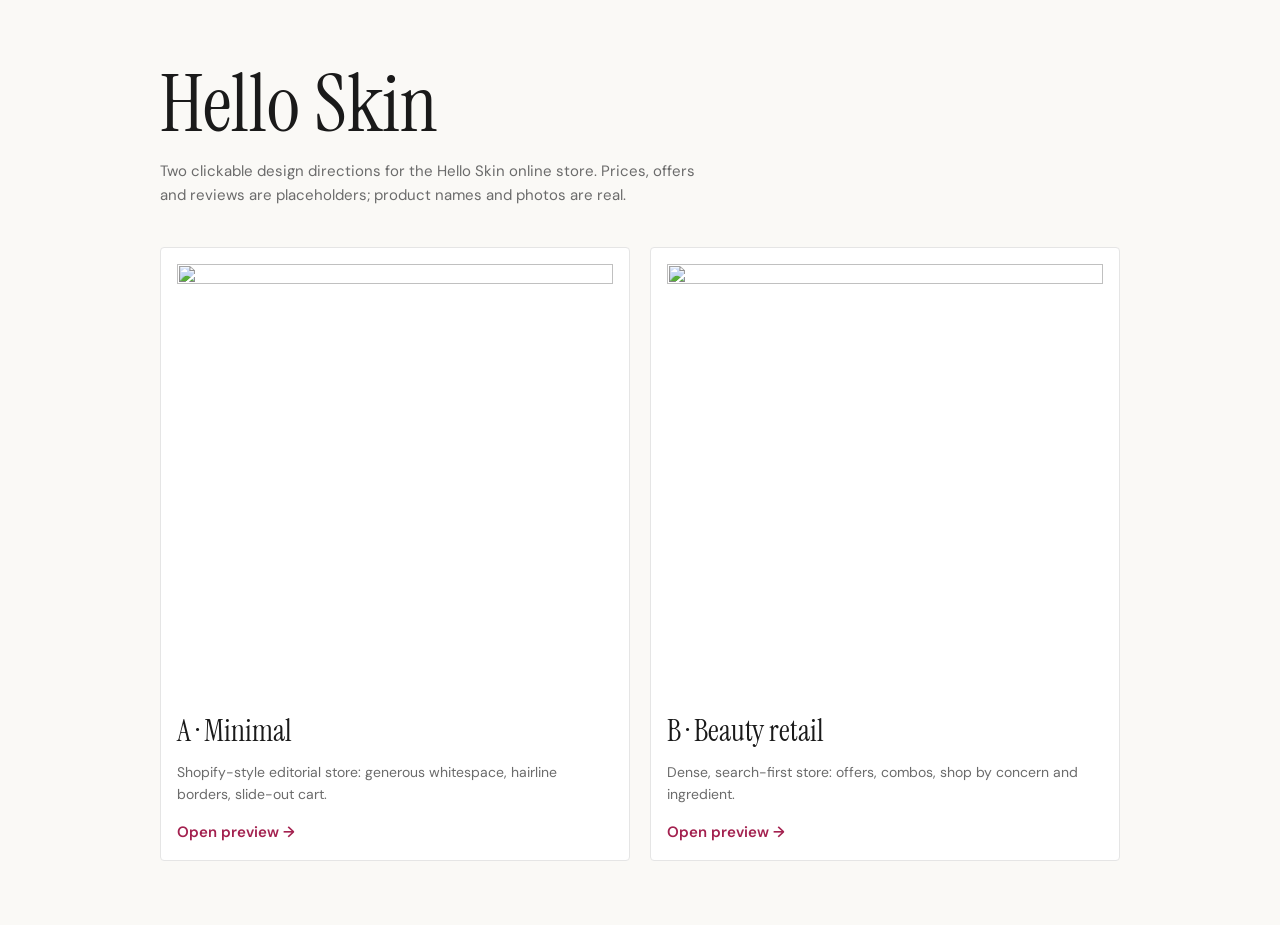
==== index.html @ 636e7b32 "Add files via upload" ====
<!doctype html>
<html lang="en">
<head>
<meta charset="utf-8">
<meta name="viewport" content="width=device-width, initial-scale=1">
<title>Hello Skin Design Previews</title>
<link rel="stylesheet" href="https://fonts.googleapis.com/css2?family=Instrument+Serif&family=DM+Sans:wght@400;600&display=swap">
<style>
:root{--bg:#FAF9F6;--ink:#1A1A1A;--muted:#6B6B6B;--line:#E5E5E5;--berry:#A3214F}
*{box-sizing:border-box}body{margin:0;background:var(--bg);color:var(--ink);font:15px/1.6 "DM Sans",Arial,sans-serif;padding:64px max(16px,env(safe-area-inset-left)) 64px max(16px,env(safe-area-inset-right))}
main{max-width:960px;margin:0 auto}h1{font:400 clamp(44px,7vw,80px)/1 "Instrument Serif",Georgia,serif;margin:0 0 12px}
p{color:var(--muted);max-width:560px}.grid{display:grid;grid-template-columns:repeat(auto-fit,minmax(280px,1fr));gap:20px;margin-top:40px}
a.c{display:flex;flex-direction:column;gap:14px;padding:16px;background:#fff;border:1px solid var(--line);border-radius:4px;color:inherit;text-decoration:none;transition:border-color .2s}
a.c:hover{border-color:var(--ink)}a.c img{width:100%;aspect-ratio:1;object-fit:cover}
a.c b{font:400 30px/1.1 "Instrument Serif",Georgia,serif}a.c span{color:var(--muted);font-size:14px}a.c i{font-style:normal;font-weight:600;color:var(--berry)}
</style>
</head>
<body><main>
<h1>Hello Skin</h1>
<p>Two clickable design directions for the Hello Skin online store. Prices, offers and reviews are placeholders; product names and photos are real.</p>
<div class="grid">
<a class="c" href="minimal/"><img src="img/deconstruct-5-niacinamide-2-alpha-arbutin-clearing-serum-02.webp" alt=""><b>A · Minimal</b><span>Shopify-style editorial store: generous whitespace, hairline borders, slide-out cart.</span><i>Open preview →</i></a>
<a class="c" href="retail/"><img src="img/dot-key-strawberry-dew-tinted-sunscreen-spf-50-pa-50ml-01.webp" alt=""><b>B · Beauty retail</b><span>Dense, search-first store: offers, combos, shop by concern and ingredient.</span><i>Open preview →</i></a>
</div></main></body></html>
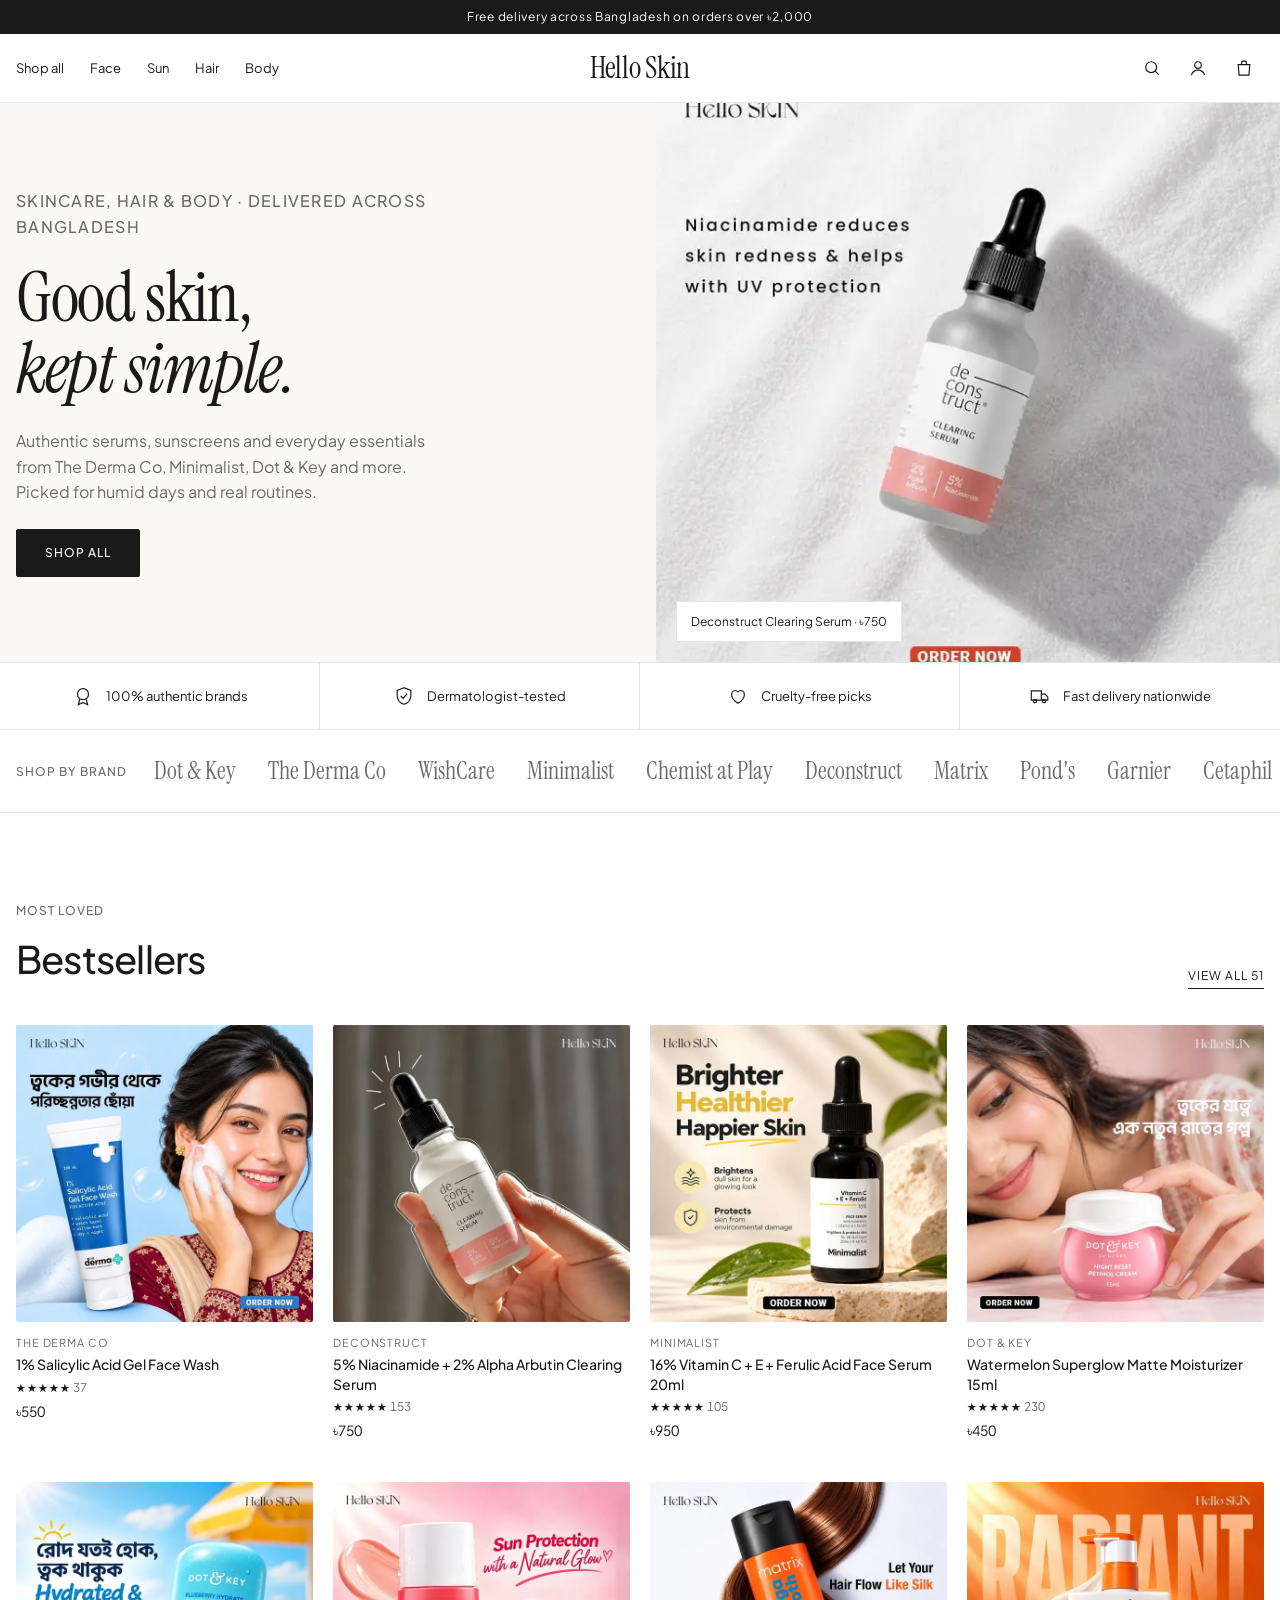
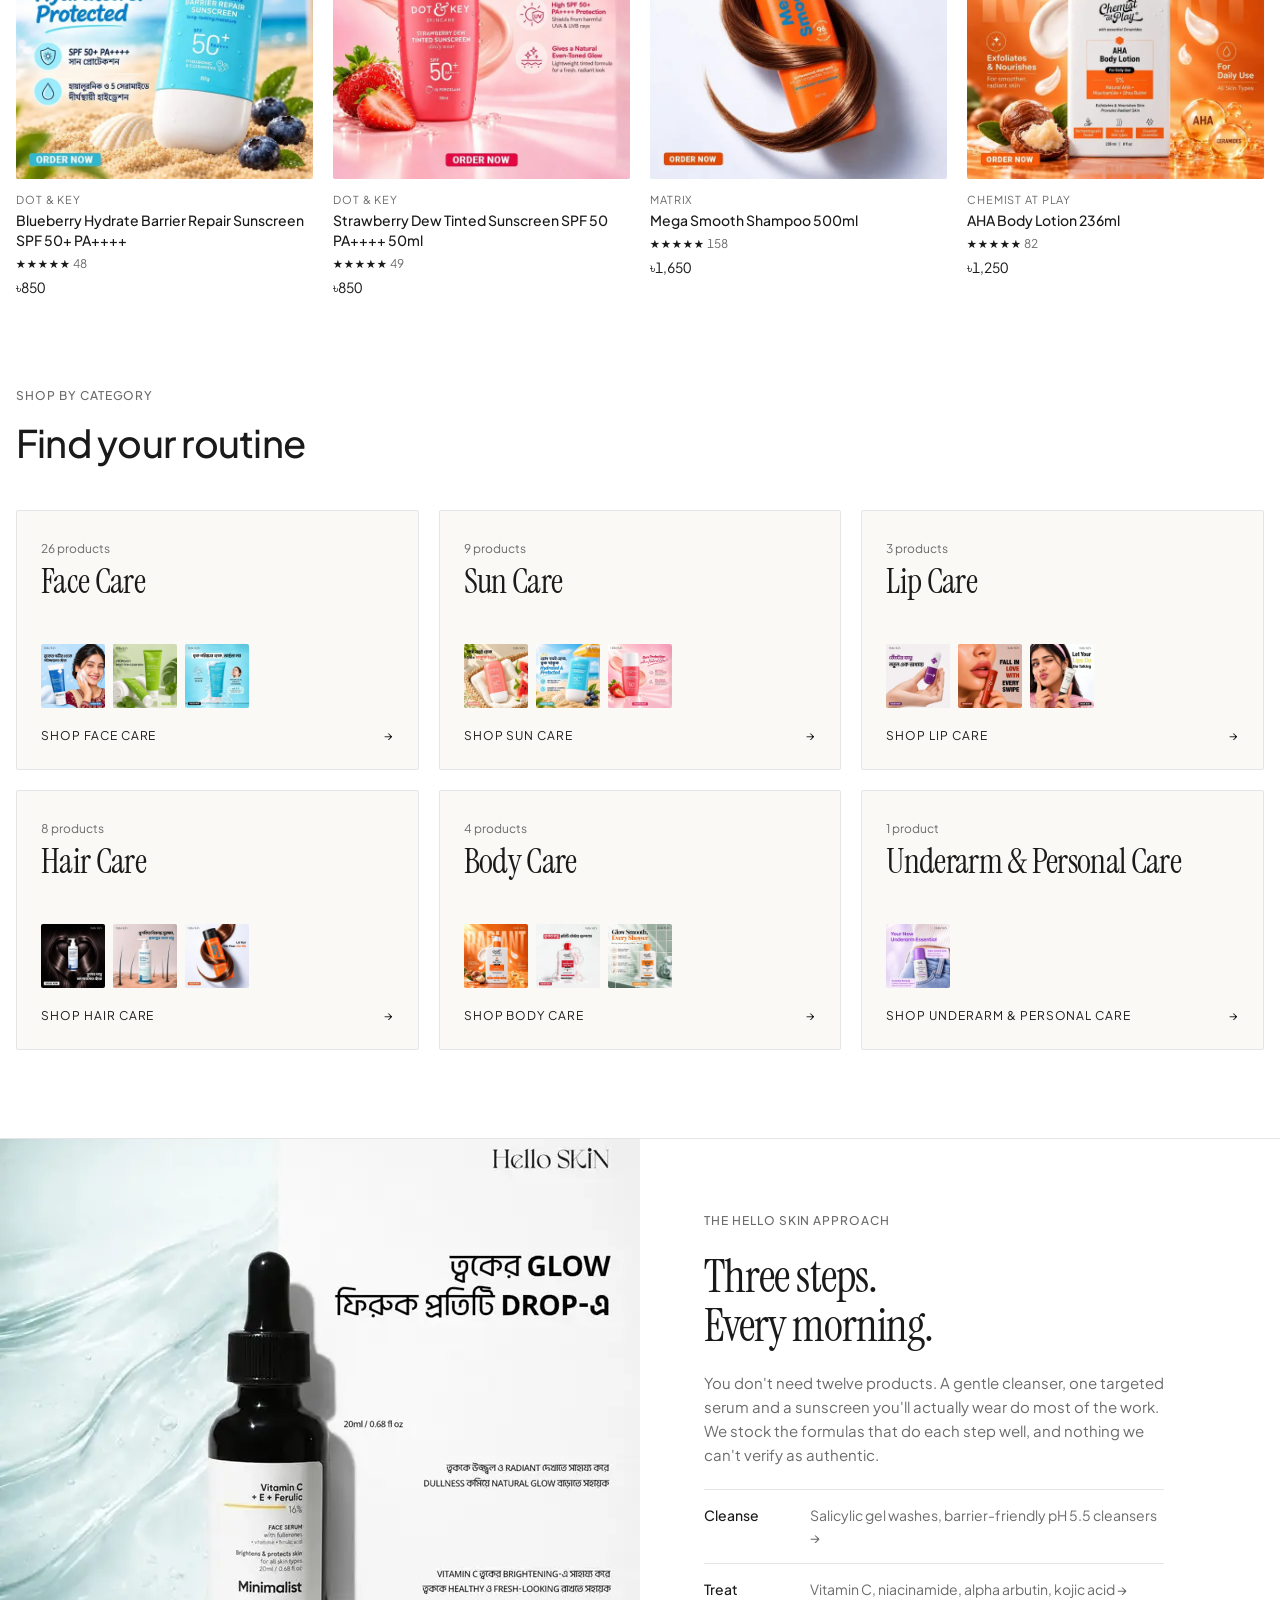
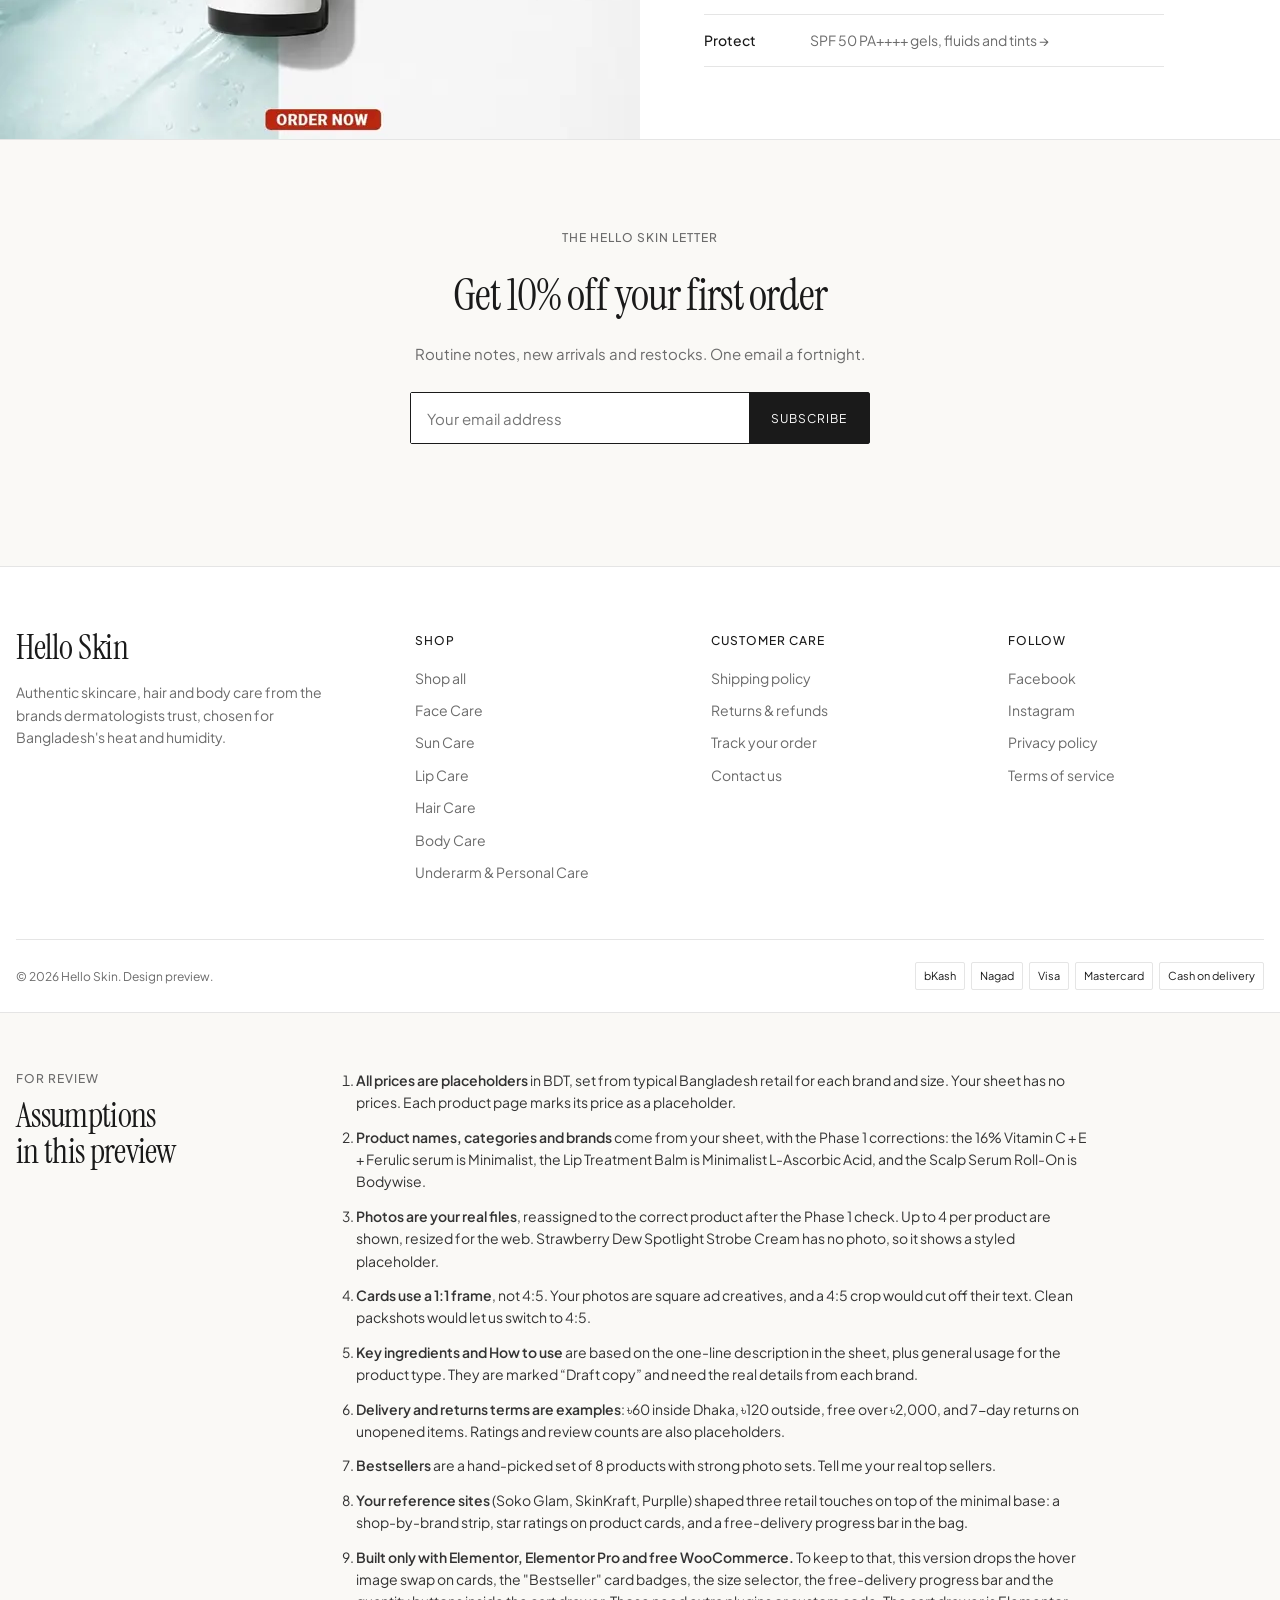
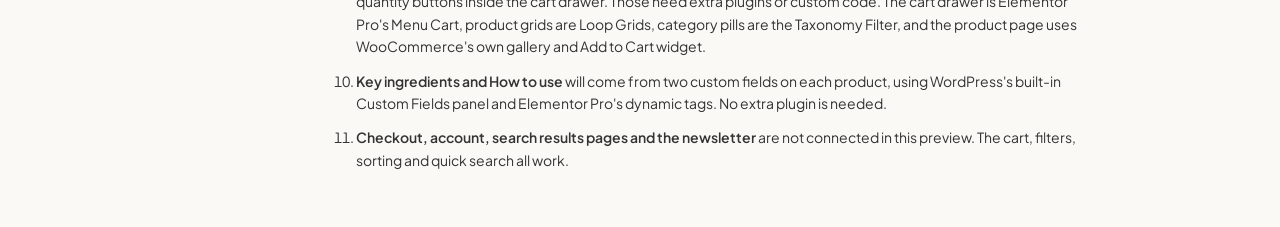
==== commit 88343bed: "Serve the minimal design at the root; move retail design to helloskin-v2 Co-Authored-By: Claude Opus" ====
--- a/index.html
+++ b/index.html
@@ -2,23 +2,667 @@
 <html lang="en">
 <head>
 <meta charset="utf-8">
-<meta name="viewport" content="width=device-width, initial-scale=1">
-<title>Hello Skin Design Previews</title>
-<link rel="stylesheet" href="https://fonts.googleapis.com/css2?family=Instrument+Serif&family=DM+Sans:wght@400;600&display=swap">
+<meta name="viewport" content="width=device-width, initial-scale=1, viewport-fit=cover">
+<style>:root{padding-top:env(safe-area-inset-top,0px);padding-bottom:env(safe-area-inset-bottom,0px)}body{margin:0}img{max-width:100%}[hidden]{display:none!important}</style>
+</head>
+<body>
+<title>Hello Skin Storefront</title>
+<meta name="claude:viewport-fit-sides" content="cover">
+<link rel="preconnect" href="https://fonts.googleapis.com">
+<link rel="stylesheet" href="https://fonts.googleapis.com/css2?family=Instrument+Serif:ital@0;1&family=Plus+Jakarta+Sans:wght@400;500;600&display=swap">
 <style>
-:root{--bg:#FAF9F6;--ink:#1A1A1A;--muted:#6B6B6B;--line:#E5E5E5;--berry:#A3214F}
-*{box-sizing:border-box}body{margin:0;background:var(--bg);color:var(--ink);font:15px/1.6 "DM Sans",Arial,sans-serif;padding:64px max(16px,env(safe-area-inset-left)) 64px max(16px,env(safe-area-inset-right))}
-main{max-width:960px;margin:0 auto}h1{font:400 clamp(44px,7vw,80px)/1 "Instrument Serif",Georgia,serif;margin:0 0 12px}
-p{color:var(--muted);max-width:560px}.grid{display:grid;grid-template-columns:repeat(auto-fit,minmax(280px,1fr));gap:20px;margin-top:40px}
-a.c{display:flex;flex-direction:column;gap:14px;padding:16px;background:#fff;border:1px solid var(--line);border-radius:4px;color:inherit;text-decoration:none;transition:border-color .2s}
-a.c:hover{border-color:var(--ink)}a.c img{width:100%;aspect-ratio:1;object-fit:cover}
-a.c b{font:400 30px/1.1 "Instrument Serif",Georgia,serif}a.c span{color:var(--muted);font-size:14px}a.c i{font-style:normal;font-weight:600;color:var(--berry)}
+/* Layout: Shopify-minimal storefront. White canvas, alabaster product frames, 1px hairlines, one serif voice for editorial moments. */
+:root{
+  --bg:#FFFFFF; --surface:#FAF9F6; --ink:#1A1A1A; --ink-2:#333333; --muted:#6B6B6B; --line:#E5E5E5;
+  --sage:#DCE4DC; --blush:#F3E5E5; --overlay:rgba(26,26,26,.32);
+  --serif:"Instrument Serif", "Iowan Old Style", Georgia, serif;
+  --sans:"Plus Jakarta Sans", "Helvetica Neue", Arial, sans-serif;
+  --radius:2px; --wrap:1320px;
+  --gut-l:max(16px, env(safe-area-inset-left, 0px)); --gut-r:max(16px, env(safe-area-inset-right, 0px));
+  color-scheme:light;
+}
+*{box-sizing:border-box}
+[hidden]{display:none!important}
+html{scroll-behavior:smooth}
+body{background:var(--bg);color:var(--ink);font:400 15px/1.6 var(--sans);-webkit-font-smoothing:antialiased;overflow-x:hidden}
+body::before{content:"";position:fixed;inset:0 0 auto;height:env(safe-area-inset-top,0px);z-index:60;background:var(--bg)}
+a{color:inherit;text-decoration:none}
+button{font:inherit;color:inherit;background:none;border:0;cursor:pointer;padding:0}
+img{display:block;max-width:100%}
+:focus-visible{outline:1px solid var(--ink);outline-offset:3px}
+.wrap{max-width:var(--wrap);margin-inline:auto;padding-left:var(--gut-l);padding-right:var(--gut-r)}
+.label{font-size:12px;letter-spacing:.08em;text-transform:uppercase;font-weight:500}
+.muted{color:var(--muted)}
+.btn{display:inline-flex;align-items:center;justify-content:center;gap:10px;height:48px;padding:0 28px;background:var(--ink);color:#fff;border:1px solid var(--ink);border-radius:var(--radius);font-size:12px;letter-spacing:.08em;text-transform:uppercase;font-weight:500;transition:background .2s}
+.btn:hover{background:var(--ink-2)}
+.btn.ghost{background:transparent;color:var(--ink)}
+.btn.ghost:hover{background:var(--ink);color:#fff}
+.btn.full{width:100%}
+h1,h2,h3{font-weight:500;letter-spacing:-.02em;text-wrap:balance;margin:0}
+.serif{font-family:var(--serif);font-weight:400;letter-spacing:-.01em}
+
+/* Announcement + header */
+.announce .short{display:none}
+.announce{background:var(--ink);color:#fff;font-size:12px;letter-spacing:.06em;text-align:center;height:34px;display:flex;align-items:center;justify-content:center;padding-inline:16px}
+header.site{position:sticky;top:env(safe-area-inset-top,0px);z-index:40;background:var(--bg);border-bottom:1px solid var(--line)}
+.hbar{display:grid;grid-template-columns:1fr auto 1fr;align-items:center;height:68px}
+.nav{display:flex;gap:26px;font-size:13px}
+.nav a{position:relative;padding-block:6px}
+.nav a::after{content:"";position:absolute;left:0;right:0;bottom:0;height:1px;background:var(--ink);transform:scaleX(0);transform-origin:left;transition:transform .25s}
+.nav a:hover::after,.nav a.on::after{transform:scaleX(1)}
+.logo{font-family:var(--serif);font-size:30px;letter-spacing:-.01em;line-height:1;white-space:nowrap}
+.icons{display:flex;justify-content:flex-end;gap:6px}
+.ibtn{width:40px;height:40px;display:grid;place-items:center;position:relative;border-radius:var(--radius)}
+.ibtn svg{width:20px;height:20px;stroke:var(--ink);fill:none;stroke-width:1.4}
+.count{position:absolute;top:4px;right:2px;min-width:17px;height:17px;border-radius:9px;background:var(--ink);color:#fff;font-size:10px;display:grid;place-items:center;padding:0 4px;font-variant-numeric:tabular-nums}
+.count.bump{animation:bump .35s}
+@keyframes bump{50%{transform:scale(1.3)}}
+.menu-btn{display:none}
+.search{border-top:1px solid var(--line);display:none}
+.search.open{display:block}
+.search .wrap{padding-block:14px}
+.search input{width:100%;height:48px;border:1px solid var(--line);border-radius:var(--radius);padding:0 16px;font:inherit;background:var(--bg);color:var(--ink)}
+.search input:focus{outline:none;border-color:var(--ink)}
+.sres{display:grid;gap:2px;margin-top:8px;max-height:50vh;overflow:auto}
+.sres a{display:flex;gap:14px;align-items:center;padding:8px;border-radius:var(--radius)}
+.sres a:hover{background:var(--surface)}
+.sres img{width:48px;height:48px;object-fit:cover;background:var(--surface)}
+
+/* Hero */
+.hero{display:grid;grid-template-columns:1.05fr 1fr;min-height:560px;border-bottom:1px solid var(--line)}
+.hero-copy{display:flex;flex-direction:column;justify-content:center;gap:24px;padding-block:72px;padding-left:max(var(--gut-l), calc((100vw - var(--wrap))/2 + 16px));padding-right:56px;background:var(--surface)}
+.hero h1{font-family:var(--serif);font-weight:400;font-size:clamp(42px,5.4vw,76px);line-height:1.02;letter-spacing:-.02em}
+.hero h1 em{font-style:italic}
+.hero p{max-width:440px;color:var(--muted);font-size:16px;margin:0}
+.hero-media{position:relative;overflow:hidden;background:var(--sage)}
+.hero-media img{position:absolute;inset:0;width:100%;height:100%;object-fit:cover}
+.hero-tag{position:absolute;left:20px;bottom:20px;background:var(--bg);padding:10px 14px;font-size:12px;border:1px solid var(--line)}
+
+/* Trust strip */
+.trust{display:grid;grid-template-columns:repeat(4,1fr);border-bottom:1px solid var(--line)}
+.trust div{display:flex;align-items:center;gap:12px;justify-content:center;padding:22px 12px;font-size:13px;border-right:1px solid var(--line)}
+.trust div:last-child{border-right:0}
+.trust svg{width:22px;height:22px;stroke:var(--ink);fill:none;stroke-width:1.3;flex:none}
+
+/* Sections */
+.section{padding-block:88px}
+.shead{display:flex;justify-content:space-between;align-items:end;gap:20px;margin-bottom:36px;flex-wrap:wrap}
+.shead h2{font-size:clamp(26px,3vw,38px)}
+.link{font-size:12px;letter-spacing:.08em;text-transform:uppercase;border-bottom:1px solid var(--ink);padding-bottom:3px}
+
+/* Product grid + cards */
+.grid{display:grid;grid-template-columns:repeat(4,minmax(0,1fr));gap:40px 20px}
+.card{display:flex;flex-direction:column;gap:12px;min-width:0}
+.card .media{position:relative;aspect-ratio:1/1;background:var(--surface);overflow:hidden;border-radius:var(--radius)}
+.card .media img{position:absolute;inset:0;width:100%;height:100%;object-fit:cover;transition:opacity .5s ease, transform .8s ease}
+.card .media img.alt{opacity:0}
+.card:hover .media img.alt{opacity:1}
+.card:hover .media img{transform:scale(1.03)}
+.badge{position:absolute;top:10px;left:10px;background:var(--bg);font-size:11px;letter-spacing:.06em;text-transform:uppercase;padding:4px 8px;z-index:2}
+.qadd{position:absolute;left:10px;right:10px;bottom:10px;height:42px;background:var(--bg);border:1px solid var(--ink);font-size:12px;letter-spacing:.08em;text-transform:uppercase;font-weight:500;z-index:2;opacity:0;transform:translateY(6px);transition:all .25s}
+.card:hover .qadd,.qadd:focus-visible{opacity:1;transform:none}
+.qadd:hover{background:var(--ink);color:#fff}
+.card .meta{display:flex;flex-direction:column;gap:3px}
+.card .cat{font-size:11px;letter-spacing:.08em;text-transform:uppercase;color:var(--muted)}
+.card .t{font-size:14px;line-height:1.4;font-weight:500}
+.card .p{font-size:14px;font-variant-numeric:tabular-nums}
+.card .rt{font-size:12px;color:var(--muted);font-variant-numeric:tabular-nums}
+.card .rt i{font-style:normal;color:var(--ink);letter-spacing:1px;font-size:11px}
+.brands{border-bottom:1px solid var(--line)}
+.brands .wrap{display:flex;align-items:center;gap:28px;padding-block:22px;overflow-x:auto;scrollbar-width:none}
+.brands .wrap::-webkit-scrollbar{display:none}
+.brands .label{flex:none}
+.blist{display:flex;gap:32px;flex:none}
+.blist a{font-family:var(--serif);font-size:24px;white-space:nowrap;color:var(--muted);transition:color .2s}
+.blist a:hover{color:var(--ink)}
+.noimg{position:absolute;inset:0;display:grid;place-items:center;text-align:center;padding:20px;background:var(--blush)}
+.noimg span{font-family:var(--serif);font-size:24px;line-height:1.1}
+.noimg small{display:block;font-family:var(--sans);font-size:11px;color:var(--muted);margin-top:8px;letter-spacing:.06em;text-transform:uppercase}
+
+/* Category cards */
+.cats{display:grid;grid-template-columns:repeat(3,minmax(0,1fr));gap:20px}
+.catc{position:relative;display:flex;flex-direction:column;justify-content:space-between;min-height:260px;padding:24px;background:var(--surface);border:1px solid var(--line);border-radius:var(--radius);overflow:hidden;transition:border-color .25s}
+.catc:hover{border-color:var(--ink)}
+.catc h3{font-family:var(--serif);font-weight:400;font-size:34px;line-height:1}
+.catc .n{font-size:12px;color:var(--muted)}
+.catc .thumbs{display:flex;gap:8px;margin-top:20px}
+.catc .thumbs img{width:64px;height:64px;object-fit:cover;border-radius:var(--radius)}
+.catc .go{font-size:12px;letter-spacing:.08em;text-transform:uppercase;display:flex;justify-content:space-between;align-items:center;margin-top:18px}
+
+/* Split */
+.split{display:grid;grid-template-columns:1fr 1fr;border-block:1px solid var(--line)}
+.split .img{position:relative;min-height:520px;background:var(--blush)}
+.split .img img{position:absolute;inset:0;width:100%;height:100%;object-fit:cover}
+.split .txt{display:flex;flex-direction:column;justify-content:center;gap:22px;padding:72px max(var(--gut-r),64px) 72px 64px}
+.split .txt h2{font-family:var(--serif);font-weight:400;font-size:clamp(34px,3.6vw,52px);line-height:1.05}
+.split .txt p{color:var(--muted);max-width:460px;margin:0}
+.steps{display:grid;gap:0;border-top:1px solid var(--line);max-width:460px}
+.steps div{display:grid;grid-template-columns:90px 1fr;gap:16px;padding:14px 0;border-bottom:1px solid var(--line);font-size:14px}
+.steps b{font-weight:500}
+
+/* Newsletter + footer */
+.news{background:var(--surface);text-align:center}
+.news h2{font-family:var(--serif);font-weight:400;font-size:clamp(30px,3.4vw,46px)}
+.news p{color:var(--muted);margin:12px 0 26px}
+.nform{display:flex;max-width:460px;margin:0 auto;border:1px solid var(--ink);border-radius:var(--radius)}
+.nform input{flex:1;min-width:0;height:50px;border:0;padding:0 16px;font:inherit;background:var(--bg);color:var(--ink)}
+.nform input:focus{outline:none}
+.nform button{padding:0 22px;background:var(--ink);color:#fff;font-size:12px;letter-spacing:.08em;text-transform:uppercase}
+.nmsg{margin-top:14px;font-size:13px;min-height:20px}
+footer{border-top:1px solid var(--line);padding-top:64px}
+.fgrid{display:grid;grid-template-columns:1.4fr 1fr 1fr 1fr;gap:40px}
+.fgrid h4{font-size:12px;letter-spacing:.08em;text-transform:uppercase;font-weight:500;margin:0 0 16px}
+.fgrid ul{list-style:none;margin:0;padding:0;display:grid;gap:10px;font-size:14px;color:var(--muted)}
+.fgrid ul a:hover,.fgrid ul button:hover{color:var(--ink)}
+.fgrid .logo{font-size:34px}
+.fbot{display:flex;justify-content:space-between;align-items:center;gap:16px;flex-wrap:wrap;border-top:1px solid var(--line);margin-top:56px;padding-block:22px;font-size:12px;color:var(--muted)}
+.pay{display:flex;gap:6px;flex-wrap:wrap}
+.pay span{border:1px solid var(--line);padding:4px 8px;font-size:11px;color:var(--ink);border-radius:var(--radius)}
+
+/* Shop */
+.shop-head{padding-block:56px 32px;border-bottom:1px solid var(--line)}
+.crumbs{font-size:12px;color:var(--muted);margin-bottom:14px}
+.crumbs button:hover{color:var(--ink)}
+.shop-head h1{font-family:var(--serif);font-weight:400;font-size:clamp(40px,5vw,64px);line-height:1}
+.shop-head p{color:var(--muted);margin:12px 0 0;max-width:560px}
+.fbar{position:sticky;top:calc(env(safe-area-inset-top,0px) + 69px);z-index:30;background:var(--bg);border-bottom:1px solid var(--line)}
+.fbar .wrap{display:flex;align-items:center;gap:16px;padding-block:14px}
+.pills{display:flex;gap:8px;overflow-x:auto;scrollbar-width:none;flex:1;min-width:0}
+.pills::-webkit-scrollbar{display:none}
+.pill{flex:none;height:36px;padding:0 16px;border:1px solid var(--line);border-radius:var(--radius);font-size:13px;white-space:nowrap;transition:border-color .2s}
+.pill:hover{border-color:var(--ink)}
+.pill.on{background:var(--ink);color:#fff;border-color:var(--ink)}
+.subpills{display:flex;gap:8px;flex-wrap:wrap;padding-top:18px}
+.subpills .pill{height:32px;font-size:12px}
+.sort{flex:none;display:flex;align-items:center;gap:8px;font-size:13px}
+.sort select{height:36px;border:1px solid var(--line);border-radius:var(--radius);padding:0 30px 0 12px;font:inherit;font-size:13px;background:var(--bg);color:var(--ink);appearance:none;background-image:linear-gradient(45deg,transparent 50%,var(--ink) 50%),linear-gradient(135deg,var(--ink) 50%,transparent 50%);background-position:calc(100% - 15px) 16px,calc(100% - 10px) 16px;background-size:5px 5px;background-repeat:no-repeat}
+.rcount{font-size:13px;color:var(--muted);padding-block:24px 0}
+
+/* PDP */
+.pdp{display:grid;grid-template-columns:55% 45%;align-items:start;border-bottom:1px solid var(--line)}
+.gal{display:grid;grid-template-columns:minmax(0,1fr);gap:12px;padding:32px 32px 48px var(--gut-l);position:sticky;top:calc(env(safe-area-inset-top,0px) + 69px)}
+.thumbs-v{display:grid;grid-template-columns:repeat(4,72px);gap:10px}
+.thumbs-v button{width:72px;height:72px;border:1px solid transparent;border-radius:var(--radius);overflow:hidden;background:var(--surface)}
+.thumbs-v button.on{border-color:var(--ink)}
+.thumbs-v img{width:100%;height:100%;object-fit:cover}
+.mainimg{position:relative;aspect-ratio:1/1;background:var(--surface);overflow:hidden;border-radius:var(--radius);max-width:100%}
+.mainimg img{position:absolute;inset:0;width:100%;height:100%;object-fit:cover}
+.dots{display:none}
+.info{padding:48px var(--gut-r) 64px 40px;border-left:1px solid var(--line);display:flex;flex-direction:column;gap:22px;min-width:0}
+.info .brand{font-size:12px;letter-spacing:.08em;text-transform:uppercase;color:var(--muted)}
+.info h1{font-size:clamp(26px,2.6vw,36px);line-height:1.15}
+.price{display:flex;align-items:baseline;gap:12px;font-size:20px;font-variant-numeric:tabular-nums}
+.ph{font-size:11px;letter-spacing:.06em;text-transform:uppercase;background:var(--blush);padding:3px 8px;border-radius:var(--radius);color:var(--ink)}
+.stars{display:flex;align-items:center;gap:8px;font-size:13px;color:var(--muted)}
+.stars i{font-style:normal;color:var(--ink);letter-spacing:2px}
+.benefit{color:var(--ink-2);margin:0}
+.opt h5{margin:0 0 10px;font-size:12px;letter-spacing:.08em;text-transform:uppercase;font-weight:500}
+.vpills{display:flex;gap:8px;flex-wrap:wrap}
+.vpill{height:40px;padding:0 18px;border:1px solid var(--line);border-radius:var(--radius);font-size:13px}
+.vpill.on{border-color:var(--ink)}
+.buy{display:grid;grid-template-columns:128px 1fr;gap:10px}
+.qty{display:grid;grid-template-columns:40px 1fr 40px;border:1px solid var(--line);border-radius:var(--radius);height:48px;align-items:center;text-align:center;font-variant-numeric:tabular-nums}
+.qty button{height:100%;font-size:18px}
+.qty button:hover{background:var(--surface)}
+.perks{display:grid;gap:8px;font-size:13px;color:var(--muted)}
+.perks div{display:flex;gap:10px;align-items:center}
+.perks svg{width:18px;height:18px;stroke:var(--ink);fill:none;stroke-width:1.3;flex:none}
+.acc{border-top:1px solid var(--line)}
+.acc details{border-bottom:1px solid var(--line)}
+.acc summary{list-style:none;cursor:pointer;display:flex;justify-content:space-between;align-items:center;padding:18px 0;font-size:14px;font-weight:500}
+.acc summary::-webkit-details-marker{display:none}
+.acc summary::after{content:"";width:11px;height:11px;background:linear-gradient(var(--ink),var(--ink)) center/11px 1px no-repeat,linear-gradient(var(--ink),var(--ink)) center/1px 11px no-repeat;transition:transform .25s}
+.acc details[open] summary::after{transform:rotate(45deg)}
+.acc .body{padding:0 0 20px;font-size:14px;color:var(--ink-2)}
+.acc .body p{margin:0 0 10px}
+.acc .body ul{margin:0;padding-left:18px;display:grid;gap:6px}
+.todo{display:inline-block;font-size:11px;letter-spacing:.06em;text-transform:uppercase;color:var(--muted);border:1px dashed var(--muted);padding:2px 6px;margin-bottom:10px;border-radius:var(--radius)}
+.sticky-atc{display:none}
+
+/* Drawer */
+.scrim{position:fixed;inset:0;background:var(--overlay);opacity:0;pointer-events:none;transition:opacity .3s;z-index:80}
+.scrim.on{opacity:1;pointer-events:auto}
+.drawer{position:fixed;top:0;right:0;bottom:0;width:min(440px,100%);background:var(--bg);z-index:90;transform:translateX(100%);transition:transform .35s cubic-bezier(.2,.7,.2,1);display:flex;flex-direction:column;padding-top:env(safe-area-inset-top,0px);padding-bottom:env(safe-area-inset-bottom,0px);padding-right:env(safe-area-inset-right,0px);border-left:1px solid var(--line)}
+.drawer.on{transform:none}
+.dh{display:flex;justify-content:space-between;align-items:center;padding:20px 24px;border-bottom:1px solid var(--line)}
+.dh h3{font-size:16px}
+.ship{padding:16px 24px;border-bottom:1px solid var(--line);font-size:13px}
+.bar{height:3px;background:var(--line);margin-top:10px;border-radius:2px;overflow:hidden}
+.bar i{display:block;height:100%;background:var(--ink);transition:width .4s}
+.items{flex:1;overflow:auto;padding:8px 24px}
+.item{display:grid;grid-template-columns:76px 1fr auto;gap:14px;padding:16px 0;border-bottom:1px solid var(--line)}
+.item img,.item .ni{width:76px;height:76px;object-fit:cover;background:var(--surface);border-radius:var(--radius)}
+.item .ni{background:var(--blush)}
+.item .t{font-size:13px;font-weight:500;line-height:1.35}
+.item .b{font-size:11px;color:var(--muted);letter-spacing:.06em;text-transform:uppercase}
+.item .q{display:inline-grid;grid-template-columns:30px 30px 30px;height:32px;border:1px solid var(--line);margin-top:10px;align-items:center;text-align:center;font-size:13px;border-radius:var(--radius)}
+.item .q button{height:100%}
+.item .r{display:flex;flex-direction:column;align-items:flex-end;justify-content:space-between;font-size:13px;font-variant-numeric:tabular-nums}
+.item .rm{font-size:12px;color:var(--muted);text-decoration:underline}
+.empty{padding:56px 0;text-align:center;display:grid;gap:16px;justify-items:center}
+.empty p{font-family:var(--serif);font-size:28px;margin:0}
+.df{padding:20px 24px;border-top:1px solid var(--line);display:grid;gap:14px}
+.sub{display:flex;justify-content:space-between;font-size:15px;font-variant-numeric:tabular-nums}
+.df small{color:var(--muted);font-size:12px}
+.toast{position:fixed;left:50%;bottom:calc(24px + env(safe-area-inset-bottom,0px));transform:translate(-50%,20px);opacity:0;background:var(--ink);color:#fff;padding:12px 18px;font-size:13px;border-radius:var(--radius);transition:all .3s;z-index:100;pointer-events:none;white-space:nowrap}
+.toast.on{opacity:1;transform:translate(-50%,0)}
+
+/* Mobile menu */
+.mnav{position:fixed;top:0;left:0;bottom:0;width:min(340px,88%);background:var(--bg);z-index:90;transform:translateX(-100%);transition:transform .35s cubic-bezier(.2,.7,.2,1);padding:calc(20px + env(safe-area-inset-top,0px)) 24px 24px max(24px, env(safe-area-inset-left,0px));display:flex;flex-direction:column;gap:6px;border-right:1px solid var(--line)}
+.mnav.on{transform:none}
+.mnav a,.mnav button.l{display:block;text-align:left;padding:14px 0;border-bottom:1px solid var(--line);font-size:16px}
+
+/* Notes */
+.notes{background:var(--surface);border-top:1px solid var(--line)}
+.notes .wrap{padding-block:56px;display:grid;grid-template-columns:280px 1fr;gap:40px}
+.notes h2{font-family:var(--serif);font-weight:400;font-size:34px;line-height:1.05}
+.notes ol{margin:0;padding-left:20px;display:grid;gap:12px;font-size:14px;color:var(--ink-2);max-width:760px}
+.notes b{font-weight:600}
+
+@media (max-width:1024px){
+  .grid{grid-template-columns:repeat(3,minmax(0,1fr))}
+  .nav{gap:18px}
+}
+@media (max-width:860px){
+  .nav{display:none}
+  .menu-btn{display:grid}
+  .hbar{height:60px}
+  .logo{font-size:26px}
+  .fbar,.gal{top:calc(env(safe-area-inset-top,0px) + 61px)}
+  .hero{grid-template-columns:1fr;min-height:0}
+  .hero-media{aspect-ratio:1/1;order:-1}
+  .hero-copy{padding:40px var(--gut-r) 48px var(--gut-l)}
+  .trust{grid-template-columns:repeat(2,1fr)}
+  .trust div:nth-child(2){border-right:0}
+  .trust div:nth-child(-n+2){border-bottom:1px solid var(--line)}
+  .trust div{justify-content:flex-start;padding:16px}
+  .section{padding-block:56px}
+  .grid{grid-template-columns:repeat(2,minmax(0,1fr));gap:28px 12px}
+  .qadd{opacity:1;transform:none;left:auto;right:8px;bottom:8px;width:36px;height:36px;font-size:18px;padding:0;border-color:var(--line)}
+  .qadd .w{display:none}
+  .card .t{font-size:13px}
+  .cats{grid-template-columns:1fr;gap:12px}
+  .catc{min-height:0}
+  .split{grid-template-columns:1fr}
+  .split .img{min-height:0;aspect-ratio:1/1}
+  .split .txt{padding:48px var(--gut-r) 48px var(--gut-l)}
+  .fgrid{grid-template-columns:1fr 1fr;gap:32px}
+  .fgrid > div:first-child{grid-column:1/-1}
+  .pdp{grid-template-columns:1fr}
+  .gal{position:relative;top:0;grid-template-columns:1fr;padding:0}
+  .mainimg{border-radius:0}
+  .thumbs-v{grid-template-columns:repeat(4,minmax(0,1fr));padding-inline:var(--gut-l) var(--gut-r)}
+  .thumbs-v button{width:100%;height:auto;aspect-ratio:1}
+  .info{padding:24px var(--gut-r) 40px var(--gut-l);border-left:0}
+  .sticky-atc{display:grid;grid-template-columns:1fr auto;gap:12px;align-items:center;position:fixed;left:0;right:0;bottom:0;z-index:50;background:var(--bg);border-top:1px solid var(--line);padding:10px var(--gut-r) calc(10px + env(safe-area-inset-bottom,0px)) var(--gut-l);transform:translateY(110%);transition:transform .3s}
+  .sticky-atc.on{transform:none}
+  .sticky-atc .t{font-size:13px;font-weight:500;line-height:1.3;overflow:hidden;text-overflow:ellipsis;white-space:nowrap}
+  .sticky-atc .btn{height:44px;padding:0 18px}
+  .notes .wrap{grid-template-columns:1fr;gap:20px}
+  .announce .long{display:none}.announce .short{display:inline}
+  .fbar .wrap{flex-wrap:wrap;gap:10px}
+  .pills{flex:1 1 100%}
+  .sort{width:100%}.sort select{width:100%}
+  .hero-media{aspect-ratio:4/3}
+  .shop-head{padding-block:32px 20px}
+  body.pdp-on footer{padding-bottom:calc(76px + env(safe-area-inset-bottom,0px))}
+  .sort span{display:none}
+}
+@media (prefers-reduced-motion:reduce){*{transition:none!important;animation:none!important;scroll-behavior:auto!important}}
 </style>
-</head>
-<body><main>
-<h1>Hello Skin</h1>
-<p>Two clickable design directions for the Hello Skin online store. Prices, offers and reviews are placeholders; product names and photos are real.</p>
-<div class="grid">
-<a class="c" href="minimal/"><img src="img/deconstruct-5-niacinamide-2-alpha-arbutin-clearing-serum-02.webp" alt=""><b>A · Minimal</b><span>Shopify-style editorial store: generous whitespace, hairline borders, slide-out cart.</span><i>Open preview →</i></a>
-<a class="c" href="retail/"><img src="img/dot-key-strawberry-dew-tinted-sunscreen-spf-50-pa-50ml-01.webp" alt=""><b>B · Beauty retail</b><span>Dense, search-first store: offers, combos, shop by concern and ingredient.</span><i>Open preview →</i></a>
-</div></main></body></html>
+
+<div class="announce" id="announce"><span class="long">Free delivery across Bangladesh on orders over ৳2,000</span><span class="short">Free delivery over ৳2,000</span></div>
+<header class="site">
+  <div class="wrap hbar">
+    <div style="display:flex;align-items:center;gap:8px">
+      <button class="ibtn menu-btn" id="menuBtn" aria-label="Open menu"><svg viewBox="0 0 24 24"><path d="M3 7h18M3 12h18M3 17h18"/></svg></button>
+      <nav class="nav" id="nav"></nav>
+    </div>
+    <a href="#home" class="logo" aria-label="Hello Skin home">Hello Skin</a>
+    <div class="icons">
+      <button class="ibtn" id="searchBtn" aria-label="Search"><svg viewBox="0 0 24 24"><circle cx="11" cy="11" r="6.5"/><path d="m20 20-4.2-4.2"/></svg></button>
+      <button class="ibtn" aria-label="Account" id="acctBtn"><svg viewBox="0 0 24 24"><circle cx="12" cy="8.5" r="4"/><path d="M4 20.5c1.4-4 4.4-6 8-6s6.6 2 8 6"/></svg></button>
+      <button class="ibtn" id="cartBtn" aria-label="Open cart"><svg viewBox="0 0 24 24"><path d="M5 8h14l-1.2 12.5H6.2z"/><path d="M9 8V6.5a3 3 0 0 1 6 0V8"/></svg><span class="count" id="count" hidden>0</span></button>
+    </div>
+  </div>
+  <div class="search" id="search"><div class="wrap">
+    <label for="q" class="label muted" style="display:block;margin-bottom:8px">Search products, brands or concerns</label>
+    <input id="q" type="search" placeholder="Try “sunscreen”, “Minimalist” or “vitamin C”" autocomplete="off">
+    <div class="sres" id="sres"></div>
+  </div></div>
+</header>
+
+<main id="view"></main>
+
+<section class="news" id="newsSection"><div class="wrap section">
+  <p class="label muted" style="margin:0 0 14px">The Hello Skin letter</p>
+  <h2>Get 10% off your first order</h2>
+  <p>Routine notes, new arrivals and restocks. One email a fortnight.</p>
+  <form class="nform" id="nform"><label for="nemail" class="label" hidden>Email</label><input id="nemail" type="email" placeholder="Your email address" required><button type="submit">Subscribe</button></form>
+  <div class="nmsg" id="nmsg" aria-live="polite"></div>
+</div></section>
+
+<footer><div class="wrap">
+  <div class="fgrid">
+    <div>
+      <div class="logo">Hello Skin</div>
+      <p class="muted" style="max-width:320px;margin:16px 0 0;font-size:14px">Authentic skincare, hair and body care from the brands dermatologists trust, chosen for Bangladesh's heat and humidity.</p>
+    </div>
+    <div><h4>Shop</h4><ul id="fshop"></ul></div>
+    <div><h4>Customer care</h4><ul>
+      <li><button data-note="1">Shipping policy</button></li><li><button data-note="1">Returns &amp; refunds</button></li><li><button data-note="1">Track your order</button></li><li><button data-note="1">Contact us</button></li>
+    </ul></div>
+    <div><h4>Follow</h4><ul>
+      <li><a href="https://www.facebook.com/profile.php?id=61578828301744" target="_blank" rel="noopener">Facebook</a></li><li><button data-note="1">Instagram</button></li><li><button data-note="1">Privacy policy</button></li><li><button data-note="1">Terms of service</button></li>
+    </ul></div>
+  </div>
+  <div class="fbot"><span>© 2026 Hello Skin. Design preview.</span><div class="pay"><span>bKash</span><span>Nagad</span><span>Visa</span><span>Mastercard</span><span>Cash on delivery</span></div></div>
+</div></footer>
+
+<section class="notes" id="notes"><div class="wrap">
+  <div><p class="label muted" style="margin:0 0 10px">For review</p><h2>Assumptions in this preview</h2></div>
+  <ol>
+    <li><b>All prices are placeholders</b> in BDT, set from typical Bangladesh retail for each brand and size. Your sheet has no prices. Each product page marks its price as a placeholder.</li>
+    <li><b>Product names, categories and brands</b> come from your sheet, with the Phase 1 corrections: the 16% Vitamin C + E + Ferulic serum is Minimalist, the Lip Treatment Balm is Minimalist L-Ascorbic Acid, and the Scalp Serum Roll-On is Bodywise.</li>
+    <li><b>Photos are your real files</b>, reassigned to the correct product after the Phase 1 check. Up to 4 per product are shown, resized for the web. Strawberry Dew Spotlight Strobe Cream has no photo, so it shows a styled placeholder.</li>
+    <li><b>Cards use a 1:1 frame</b>, not 4:5. Your photos are square ad creatives, and a 4:5 crop would cut off their text. Clean packshots would let us switch to 4:5.</li>
+    <li><b>Key ingredients and How to use</b> are based on the one-line description in the sheet, plus general usage for the product type. They are marked “Draft copy” and need the real details from each brand.</li>
+    <li><b>Delivery and returns terms are examples</b>: ৳60 inside Dhaka, ৳120 outside, free over ৳2,000, and 7-day returns on unopened items. Ratings and review counts are also placeholders.</li>
+    <li><b>Bestsellers</b> are a hand-picked set of 8 products with strong photo sets. Tell me your real top sellers.</li>
+    <li><b>Your reference sites</b> (Soko Glam, SkinKraft, Purplle) shaped three retail touches on top of the minimal base: a shop-by-brand strip, star ratings on product cards, and a free-delivery progress bar in the bag.</li>
+    <li><b>Built only with Elementor, Elementor Pro and free WooCommerce.</b> To keep to that, this version drops the hover image swap on cards, the "Bestseller" card badges, the size selector, the free-delivery progress bar and the quantity buttons inside the cart drawer. Those need extra plugins or custom code. The cart drawer is Elementor Pro's Menu Cart, product grids are Loop Grids, category pills are the Taxonomy Filter, and the product page uses WooCommerce's own gallery and Add to Cart widget.</li>
+    <li><b>Key ingredients and How to use</b> will come from two custom fields on each product, using WordPress's built-in Custom Fields panel and Elementor Pro's dynamic tags. No extra plugin is needed.</li>
+    <li><b>Checkout, account, search results pages and the newsletter</b> are not connected in this preview. The cart, filters, sorting and quick search all work.</li>
+  </ol>
+</div></section>
+
+<div class="scrim" id="scrim"></div>
+<aside class="drawer" id="drawer" aria-label="Cart" aria-hidden="true">
+  <div class="dh"><h3>Your bag <span class="muted" id="dcount" style="font-weight:400"></span></h3><button class="ibtn" id="closeCart" aria-label="Close cart"><svg viewBox="0 0 24 24"><path d="M6 6l12 12M18 6 6 18"/></svg></button></div>
+  <div class="ship" id="ship"></div>
+  <div class="items" id="items"></div>
+  <div class="df" id="dfoot"></div>
+</aside>
+<nav class="mnav" id="mnav" aria-label="Menu"></nav>
+<div class="sticky-atc" id="satc"></div>
+<div class="toast" id="toast" role="status"></div>
+
+<script>
+const PRODUCTS=[{"sku": "HS-DC-001", "name": "The Derma Co 1% Salicylic Acid Gel Face Wash", "brand": "The Derma Co", "cat": "Face Care > Face Wash & Cleansers", "short": "Oil-control gel face wash for acne-prone skin; witch hazel & willow bark", "imgs": ["the-derma-co-1-salicylic-acid-gel-face-wash-01.webp", "the-derma-co-1-salicylic-acid-gel-face-wash-02.webp", "the-derma-co-1-salicylic-acid-gel-face-wash-03.webp", "the-derma-co-1-salicylic-acid-gel-face-wash-04.webp"], "price": 550, "best": true, "title": "1% Salicylic Acid Gel Face Wash", "slug": "the-derma-co-1-salicylic-acid-gel-face-wash"}, {"sku": "HS-DK-001", "name": "Dot & Key Cica Calming Blemish Clearing Gel Face Wash", "brand": "Dot & Key", "cat": "Face Care > Face Wash & Cleansers", "short": "Salicylic acid + green tea; clears blemishes", "imgs": ["dot-key-cica-calming-blemish-clearing-gel-face-wash-01.webp"], "price": 650, "best": false, "title": "Cica Calming Blemish Clearing Gel Face Wash", "slug": "dot-key-cica-calming-blemish-clearing-gel-face-wash"}, {"sku": "HS-DK-002", "name": "Dot & Key Barrier Repair Hydrating Gentle Face Wash (pH 5.5)", "brand": "Dot & Key", "cat": "Face Care > Face Wash & Cleansers", "short": "Hydrates & gently cleanses; maintains skin barrier", "imgs": ["dot-key-barrier-repair-hydrating-gentle-face-wash-ph-5-5-01.webp", "dot-key-barrier-repair-hydrating-gentle-face-wash-ph-5-5-02.webp", "dot-key-barrier-repair-hydrating-gentle-face-wash-ph-5-5-03.webp", "dot-key-barrier-repair-hydrating-gentle-face-wash-ph-5-5-04.webp"], "price": 650, "best": false, "title": "Barrier Repair Hydrating Gentle Face Wash (pH 5.5)", "slug": "dot-key-barrier-repair-hydrating-gentle-face-wash-ph-5-5"}, {"sku": "HS-DK-003", "name": "Dot & Key Vitamin C Face Wash", "brand": "Dot & Key", "cat": "Face Care > Face Wash & Cleansers", "short": "Brightening face wash (orange tube)", "imgs": ["dot-key-vitamin-c-face-wash-01.webp", "dot-key-vitamin-c-face-wash-02.webp"], "price": 600, "best": false, "title": "Vitamin C Face Wash", "slug": "dot-key-vitamin-c-face-wash"}, {"sku": "HS-DK-004", "name": "Dot & Key Strawberry Face Wash", "brand": "Dot & Key", "cat": "Face Care > Face Wash & Cleansers", "short": "Pink tube face wash", "imgs": ["dot-key-strawberry-face-wash-01.webp", "dot-key-strawberry-face-wash-02.webp", "dot-key-strawberry-face-wash-03.webp", "dot-key-strawberry-face-wash-04.webp"], "price": 600, "best": false, "title": "Strawberry Face Wash", "slug": "dot-key-strawberry-face-wash"}, {"sku": "HS-MIN-001", "name": "Minimalist Salicylic Acid Face Cleanser", "brand": "Minimalist", "cat": "Face Care > Face Wash & Cleansers", "short": "Pore-clearing cleanser (white pump bottle)", "imgs": ["minimalist-salicylic-acid-face-cleanser-01.webp", "minimalist-salicylic-acid-face-cleanser-02.webp", "minimalist-salicylic-acid-face-cleanser-03.webp", "minimalist-salicylic-acid-face-cleanser-04.webp"], "price": 550, "best": false, "title": "Salicylic Acid Face Cleanser", "slug": "minimalist-salicylic-acid-face-cleanser"}, {"sku": "HS-GAR-001", "name": "Garnier Micellar Cleansing Water", "brand": "Garnier", "cat": "Face Care > Face Wash & Cleansers", "short": "Removes make-up, cleanses & soothes", "imgs": ["garnier-micellar-cleansing-water-01.webp", "garnier-micellar-cleansing-water-02.webp", "garnier-micellar-cleansing-water-03.webp"], "price": 650, "best": false, "title": "Micellar Cleansing Water", "slug": "garnier-micellar-cleansing-water"}, {"sku": "HS-DC-002", "name": "The Derma Co 10% Vitamin C + 5% Niacinamide Face Serum", "brand": "The Derma Co", "cat": "Face Care > Serums & Treatments", "short": "Brightens, smooths & firms; enhances complexion", "imgs": ["the-derma-co-10-vitamin-c-5-niacinamide-face-serum-01.webp", "the-derma-co-10-vitamin-c-5-niacinamide-face-serum-02.webp", "the-derma-co-10-vitamin-c-5-niacinamide-face-serum-03.webp", "the-derma-co-10-vitamin-c-5-niacinamide-face-serum-04.webp"], "price": 750, "best": false, "title": "10% Vitamin C + 5% Niacinamide Face Serum", "slug": "the-derma-co-10-vitamin-c-5-niacinamide-face-serum"}, {"sku": "HS-DC-003", "name": "The Derma Co 2% Salicylic Acid Face Serum 30ml", "brand": "The Derma Co", "cat": "Face Care > Serums & Treatments", "short": "For active acne & clogged pores; witch hazel & willow bark", "imgs": ["the-derma-co-2-salicylic-acid-face-serum-30ml-01.webp", "the-derma-co-2-salicylic-acid-face-serum-30ml-02.webp", "the-derma-co-2-salicylic-acid-face-serum-30ml-03.webp"], "price": 650, "best": false, "title": "2% Salicylic Acid Face Serum 30ml", "slug": "the-derma-co-2-salicylic-acid-face-serum-30ml"}, {"sku": "HS-DC-004", "name": "The Derma Co 2% Kojic Acid Face Serum 30ml", "brand": "The Derma Co", "cat": "Face Care > Serums & Treatments", "short": "For dark spots & pigmentation; with Alpha Arbutin", "imgs": ["the-derma-co-2-kojic-acid-face-serum-30ml-01.webp", "the-derma-co-2-kojic-acid-face-serum-30ml-02.webp", "the-derma-co-2-kojic-acid-face-serum-30ml-03.webp"], "price": 750, "best": false, "title": "2% Kojic Acid Face Serum 30ml", "slug": "the-derma-co-2-kojic-acid-face-serum-30ml"}, {"sku": "HS-DEC-001", "name": "Deconstruct 5% Niacinamide + 2% Alpha Arbutin Clearing Serum", "brand": "Deconstruct", "cat": "Face Care > Serums & Treatments", "short": "Clears dark spots & uneven tone", "imgs": ["deconstruct-5-niacinamide-2-alpha-arbutin-clearing-serum-01.webp", "deconstruct-5-niacinamide-2-alpha-arbutin-clearing-serum-02.webp", "deconstruct-5-niacinamide-2-alpha-arbutin-clearing-serum-03.webp", "deconstruct-5-niacinamide-2-alpha-arbutin-clearing-serum-04.webp"], "price": 750, "best": true, "title": "5% Niacinamide + 2% Alpha Arbutin Clearing Serum", "slug": "deconstruct-5-niacinamide-2-alpha-arbutin-clearing-serum"}, {"sku": "HS-MIN-002", "name": "Minimalist 16% Vitamin C + E + Ferulic Acid Face Serum 20ml", "brand": "Minimalist", "cat": "Face Care > Serums & Treatments", "short": "Antioxidant brightening serum", "imgs": ["minimalist-16-vitamin-c-e-ferulic-acid-face-serum-20ml-01.webp", "minimalist-16-vitamin-c-e-ferulic-acid-face-serum-20ml-02.webp", "minimalist-16-vitamin-c-e-ferulic-acid-face-serum-20ml-03.webp", "minimalist-16-vitamin-c-e-ferulic-acid-face-serum-20ml-04.webp"], "price": 950, "best": true, "title": "16% Vitamin C + E + Ferulic Acid Face Serum 20ml", "slug": "minimalist-16-vitamin-c-e-ferulic-acid-face-serum-20ml"}, {"sku": "HS-MIN-003", "name": "Minimalist 2% Alpha Arbutin + Hyaluronic Acid Face Serum 30ml", "brand": "Minimalist", "cat": "Face Care > Serums & Treatments", "short": "Visibly reduces dark spots", "imgs": ["minimalist-2-alpha-arbutin-hyaluronic-acid-face-serum-30ml-01.webp"], "price": 750, "best": false, "title": "2% Alpha Arbutin + Hyaluronic Acid Face Serum 30ml", "slug": "minimalist-2-alpha-arbutin-hyaluronic-acid-face-serum-30ml"}, {"sku": "HS-DK-005", "name": "Dot & Key Vitamin C + E Super Bright Face Serum", "brand": "Dot & Key", "cat": "Face Care > Serums & Treatments", "short": "10% Vitamin C+E with 5% Niacinamide; brightening", "imgs": ["dot-key-vitamin-c-e-super-bright-face-serum-01.webp", "dot-key-vitamin-c-e-super-bright-face-serum-02.webp"], "price": 950, "best": false, "title": "Vitamin C + E Super Bright Face Serum", "slug": "dot-key-vitamin-c-e-super-bright-face-serum"}, {"sku": "HS-WC-001", "name": "WishCare Vitamin C Face Serum (Bright C16) 30ml", "brand": "WishCare", "cat": "Face Care > Serums & Treatments", "short": "Radiant, even-toned skin", "imgs": ["wishcare-vitamin-c-face-serum-bright-c16-30ml-01.webp"], "price": 1050, "best": false, "title": "Vitamin C Face Serum (Bright C16) 30ml", "slug": "wishcare-vitamin-c-face-serum-bright-c16-30ml"}, {"sku": "HS-DK-006", "name": "Dot & Key Watermelon Superglow Matte Moisturizer 15ml", "brand": "Dot & Key", "cat": "Face Care > Moisturizers & Creams", "short": "Lightweight matte moisturizer with watermelon", "imgs": ["dot-key-watermelon-superglow-matte-moisturizer-15ml-02.webp", "dot-key-watermelon-superglow-matte-moisturizer-15ml-03.webp", "dot-key-watermelon-superglow-matte-moisturizer-15ml-04.webp"], "price": 450, "best": true, "title": "Watermelon Superglow Matte Moisturizer 15ml", "slug": "dot-key-watermelon-superglow-matte-moisturizer-15ml"}, {"sku": "HS-DK-007", "name": "Dot & Key Vitamin C + E Super Bright Moisturizer 15ml", "brand": "Dot & Key", "cat": "Face Care > Moisturizers & Creams", "short": "Brightening moisturizer", "imgs": ["dot-key-vitamin-c-e-super-bright-moisturizer-15ml-01.webp", "dot-key-vitamin-c-e-super-bright-moisturizer-15ml-02.webp", "dot-key-vitamin-c-e-super-bright-moisturizer-15ml-03.webp"], "price": 450, "best": false, "title": "Vitamin C + E Super Bright Moisturizer 15ml", "slug": "dot-key-vitamin-c-e-super-bright-moisturizer-15ml"}, {"sku": "HS-DK-008", "name": "Dot & Key Night Retinol + Ceramide Repair Cream 15ml", "brand": "Dot & Key", "cat": "Face Care > Moisturizers & Creams", "short": "Overnight repair cream", "imgs": ["dot-key-night-retinol-ceramide-repair-cream-15ml-01.webp", "dot-key-watermelon-superglow-matte-moisturizer-15ml-01.webp"], "price": 500, "best": false, "title": "Night Retinol + Ceramide Repair Cream 15ml", "slug": "dot-key-night-retinol-ceramide-repair-cream-15ml"}, {"sku": "HS-DK-009", "name": "Dot & Key Ceramides & Hyaluronic Barrier Repair Moisturizer", "brand": "Dot & Key", "cat": "Face Care > Moisturizers & Creams", "short": "Daily hydration for dry skin", "imgs": ["dot-key-ceramides-hyaluronic-barrier-repair-moisturizer-01.webp"], "price": 850, "best": false, "title": "Ceramides & Hyaluronic Barrier Repair Moisturizer", "slug": "dot-key-ceramides-hyaluronic-barrier-repair-moisturizer"}, {"sku": "HS-DK-010", "name": "Dot & Key Strawberry Dew Spotlight Strobe Cream", "brand": "Dot & Key", "cat": "Face Care > Moisturizers & Creams", "short": "Dewy, smooth everyday glow", "imgs": [], "price": 850, "best": false, "title": "Strawberry Dew Spotlight Strobe Cream", "slug": "hs-dk-010"}, {"sku": "HS-DK-011", "name": "Dot & Key Blueberry Hydrate Gel Moisturizer", "brand": "Dot & Key", "cat": "Face Care > Moisturizers & Creams", "short": "72hr lightweight gel hydration", "imgs": ["dot-key-blueberry-hydrate-gel-moisturizer-01.webp", "dot-key-blueberry-hydrate-gel-moisturizer-02.webp", "dot-key-blueberry-hydrate-gel-moisturizer-03.webp"], "price": 850, "best": false, "title": "Blueberry Hydrate Gel Moisturizer", "slug": "dot-key-blueberry-hydrate-gel-moisturizer"}, {"sku": "HS-DC-005", "name": "The Derma Co 1% Salicylic Acid Oil-Free Face Moisturizer 50g", "brand": "The Derma Co", "cat": "Face Care > Moisturizers & Creams", "short": "Oil-free daily moisturizer for active acne", "imgs": ["the-derma-co-1-salicylic-acid-oil-free-face-moisturizer-50g-01.webp", "the-derma-co-1-salicylic-acid-oil-free-face-moisturizer-50g-02.webp", "the-derma-co-1-salicylic-acid-oil-free-face-moisturizer-50g-03.webp", "the-derma-co-1-salicylic-acid-oil-free-face-moisturizer-50g-04.webp"], "price": 650, "best": false, "title": "1% Salicylic Acid Oil-Free Face Moisturizer 50g", "slug": "the-derma-co-1-salicylic-acid-oil-free-face-moisturizer-50g"}, {"sku": "HS-CET-001", "name": "Cetaphil Bright Healthy Radiance Daily Brightening Cream 50g", "brand": "Cetaphil", "cat": "Face Care > Moisturizers & Creams", "short": "Daytime protection & brightening", "imgs": ["cetaphil-bright-healthy-radiance-daily-brightening-cream-50g-01.webp", "cetaphil-bright-healthy-radiance-daily-brightening-cream-50g-02.webp", "cetaphil-bright-healthy-radiance-daily-brightening-cream-50g-03.webp", "cetaphil-bright-healthy-radiance-daily-brightening-cream-50g-04.webp"], "price": 1650, "best": false, "title": "Bright Healthy Radiance Daily Brightening Cream 50g", "slug": "cetaphil-bright-healthy-radiance-daily-brightening-cream-50g"}, {"sku": "HS-PON-001", "name": "Pond's Hydra Miracle Water Gel Moisturizer", "brand": "Pond's", "cat": "Face Care > Moisturizers & Creams", "short": "Instant hydration for plump, healthy skin", "imgs": ["ponds-hydra-miracle-water-gel-moisturizer-01.webp", "ponds-hydra-miracle-water-gel-moisturizer-02.webp", "ponds-hydra-miracle-water-gel-moisturizer-03.webp", "ponds-hydra-miracle-water-gel-moisturizer-04.webp"], "price": 550, "best": false, "title": "Hydra Miracle Water Gel Moisturizer", "slug": "ponds-hydra-miracle-water-gel-moisturizer"}, {"sku": "HS-PON-002", "name": "Pond's BB+ Cream", "brand": "Pond's", "cat": "Face Care > Moisturizers & Creams", "short": "Everyday glow with SPF", "imgs": ["ponds-bb-cream-01.webp"], "price": 350, "best": false, "title": "BB+ Cream", "slug": "ponds-bb-cream"}, {"sku": "HS-DEC-002", "name": "Deconstruct Lightweight Moisturizer", "brand": "Deconstruct", "cat": "Face Care > Moisturizers & Creams", "short": "Feel the moisture, not the oil", "imgs": ["deconstruct-lightweight-moisturizer-01.webp", "deconstruct-lightweight-moisturizer-02.webp"], "price": 650, "best": false, "title": "Lightweight Moisturizer", "slug": "deconstruct-lightweight-moisturizer"}, {"sku": "HS-DK-012", "name": "Dot & Key Watermelon Cooling Sunscreen Aqua Gel SPF 50 PA++++", "brand": "Dot & Key", "cat": "Sun Care", "short": "With hyaluronic acid; cooling aqua gel", "imgs": ["dot-key-watermelon-cooling-sunscreen-aqua-gel-spf-50-pa-01.webp", "dot-key-watermelon-cooling-sunscreen-aqua-gel-spf-50-pa-02.webp", "dot-key-watermelon-cooling-sunscreen-aqua-gel-spf-50-pa-03.webp"], "price": 850, "best": false, "title": "Watermelon Cooling Sunscreen Aqua Gel SPF 50 PA++++", "slug": "dot-key-watermelon-cooling-sunscreen-aqua-gel-spf-50-pa"}, {"sku": "HS-DK-013", "name": "Dot & Key Blueberry Hydrate Barrier Repair Sunscreen SPF 50+ PA++++", "brand": "Dot & Key", "cat": "Sun Care", "short": "Long-lasting hydration; UVA/UVB protection", "imgs": ["dot-key-blueberry-hydrate-barrier-repair-sunscreen-spf-50-pa-01.webp", "dot-key-blueberry-hydrate-barrier-repair-sunscreen-spf-50-pa-02.webp", "dot-key-blueberry-hydrate-barrier-repair-sunscreen-spf-50-pa-03.webp", "dot-key-blueberry-hydrate-barrier-repair-sunscreen-spf-50-pa-04.webp"], "price": 850, "best": true, "title": "Blueberry Hydrate Barrier Repair Sunscreen SPF 50+ PA++++", "slug": "dot-key-blueberry-hydrate-barrier-repair-sunscreen-spf-50-pa"}, {"sku": "HS-DK-014", "name": "Dot & Key Strawberry Dew Tinted Sunscreen SPF 50 PA++++ 50ml", "brand": "Dot & Key", "cat": "Sun Care", "short": "Tinted daily sunscreen; shades incl. Porcelain", "imgs": ["dot-key-strawberry-dew-tinted-sunscreen-spf-50-pa-50ml-01.webp", "dot-key-strawberry-dew-tinted-sunscreen-spf-50-pa-50ml-02.webp", "dot-key-strawberry-dew-tinted-sunscreen-spf-50-pa-50ml-03.webp", "dot-key-strawberry-dew-tinted-sunscreen-spf-50-pa-50ml-04.webp"], "price": 850, "best": true, "title": "Strawberry Dew Tinted Sunscreen SPF 50 PA++++ 50ml", "slug": "dot-key-strawberry-dew-tinted-sunscreen-spf-50-pa-50ml"}, {"sku": "HS-DK-015", "name": "Dot & Key Cica Calming Mattifying Sunscreen SPF 50", "brand": "Dot & Key", "cat": "Sun Care", "short": "Light gel-cream, matte finish", "imgs": ["dot-key-cica-calming-mattifying-sunscreen-spf-50-01.webp", "dot-key-cica-calming-mattifying-sunscreen-spf-50-02.webp", "dot-key-cica-calming-mattifying-sunscreen-spf-50-03.webp", "dot-key-cica-calming-mattifying-sunscreen-spf-50-04.webp"], "price": 850, "best": false, "title": "Cica Calming Mattifying Sunscreen SPF 50", "slug": "dot-key-cica-calming-mattifying-sunscreen-spf-50"}, {"sku": "HS-DK-016", "name": "Dot & Key Lime Rush Swim & Sports Sunscreen SPF 50 PA++++", "brand": "Dot & Key", "cat": "Sun Care", "short": "Water resistant 180 mins; B3 & B5 multivitamins", "imgs": ["dot-key-lime-rush-swim-sports-sunscreen-spf-50-pa-01.webp", "dot-key-lime-rush-swim-sports-sunscreen-spf-50-pa-02.webp"], "price": 850, "best": false, "title": "Lime Rush Swim & Sports Sunscreen SPF 50 PA++++", "slug": "dot-key-lime-rush-swim-sports-sunscreen-spf-50-pa"}, {"sku": "HS-DK-017", "name": "Dot & Key Dragonfruit Bounce Sunscreen SPF 50+", "brand": "Dot & Key", "cat": "Sun Care", "short": "Daily sun protection", "imgs": ["dot-key-dragonfruit-bounce-sunscreen-spf-50-01.webp", "dot-key-dragonfruit-bounce-sunscreen-spf-50-02.webp", "dot-key-dragonfruit-bounce-sunscreen-spf-50-03.webp"], "price": 850, "best": false, "title": "Dragonfruit Bounce Sunscreen SPF 50+", "slug": "dot-key-dragonfruit-bounce-sunscreen-spf-50"}, {"sku": "HS-DEC-003", "name": "Deconstruct Brightening Sunscreen SPF 50", "brand": "Deconstruct", "cat": "Sun Care", "short": "Broad spectrum; gentle fluid texture", "imgs": ["deconstruct-brightening-sunscreen-spf-50-01.webp", "deconstruct-brightening-sunscreen-spf-50-02.webp", "deconstruct-brightening-sunscreen-spf-50-03.webp", "deconstruct-brightening-sunscreen-spf-50-04.webp"], "price": 850, "best": false, "title": "Brightening Sunscreen SPF 50", "slug": "deconstruct-brightening-sunscreen-spf-50"}, {"sku": "HS-DC-006", "name": "The Derma Co Ultra Matte Sunscreen Gel SPF 60 PA++++ 50g", "brand": "The Derma Co", "cat": "Sun Care", "short": "Broad spectrum matte gel", "imgs": ["the-derma-co-ultra-matte-sunscreen-gel-spf-60-pa-50g-01.webp", "the-derma-co-ultra-matte-sunscreen-gel-spf-60-pa-50g-02.webp", "the-derma-co-ultra-matte-sunscreen-gel-spf-60-pa-50g-03.webp", "the-derma-co-ultra-matte-sunscreen-gel-spf-60-pa-50g-04.webp"], "price": 750, "best": false, "title": "Ultra Matte Sunscreen Gel SPF 60 PA++++ 50g", "slug": "the-derma-co-ultra-matte-sunscreen-gel-spf-60-pa-50g"}, {"sku": "HS-WC-002", "name": "WishCare Vitamin C Pure Face Milk Sunscreen SPF 50+", "brand": "WishCare", "cat": "Sun Care", "short": "UVA/UVB protection with Vitamin C", "imgs": ["wishcare-vitamin-c-pure-face-milk-sunscreen-spf-50-01.webp", "wishcare-vitamin-c-pure-face-milk-sunscreen-spf-50-02.webp", "wishcare-vitamin-c-pure-face-milk-sunscreen-spf-50-03.webp"], "price": 950, "best": false, "title": "Vitamin C Pure Face Milk Sunscreen SPF 50+", "slug": "wishcare-vitamin-c-pure-face-milk-sunscreen-spf-50"}, {"sku": "HS-DC-007", "name": "The Derma Co 1% Kojic Acid Lip Balm", "brand": "The Derma Co", "cat": "Lip Care", "short": "For dark lips; care & protection", "imgs": ["the-derma-co-1-kojic-acid-lip-balm-01.webp", "the-derma-co-1-kojic-acid-lip-balm-02.webp", "the-derma-co-1-kojic-acid-lip-balm-03.webp", "the-derma-co-1-kojic-acid-lip-balm-04.webp"], "price": 450, "best": false, "title": "1% Kojic Acid Lip Balm", "slug": "the-derma-co-1-kojic-acid-lip-balm"}, {"sku": "HS-DK-018", "name": "Dot & Key Lip Balm", "brand": "Dot & Key", "cat": "Lip Care", "short": "Glossy, juicy lip care (red tube)", "imgs": ["dot-key-lip-balm-01.webp", "dot-key-lip-balm-02.webp", "dot-key-lip-balm-03.webp"], "price": 450, "best": false, "title": "Lip Balm", "slug": "dot-key-lip-balm"}, {"sku": "HS-MIN-004", "name": "Minimalist L-Ascorbic Acid Lip Treatment Balm", "brand": "Minimalist", "cat": "Lip Care", "short": "For lip pigmentation / naturally pink lips", "imgs": ["minimalist-l-ascorbic-acid-lip-treatment-balm-01.webp", "minimalist-l-ascorbic-acid-lip-treatment-balm-02.webp", "minimalist-l-ascorbic-acid-lip-treatment-balm-03.webp", "minimalist-l-ascorbic-acid-lip-treatment-balm-04.webp"], "price": 450, "best": false, "title": "L-Ascorbic Acid Lip Treatment Balm", "slug": "minimalist-l-ascorbic-acid-lip-treatment-balm"}, {"sku": "HS-WC-003", "name": "WishCare Multi-Peptide Anti-Hairfall Shampoo", "brand": "WishCare", "cat": "Hair Care > Shampoo & Conditioner", "short": "Sulphate & paraben free; with rosemary", "imgs": ["wishcare-multi-peptide-anti-hairfall-shampoo-01.webp", "wishcare-multi-peptide-anti-hairfall-shampoo-02.webp"], "price": 1150, "best": false, "title": "Multi-Peptide Anti-Hairfall Shampoo", "slug": "wishcare-multi-peptide-anti-hairfall-shampoo"}, {"sku": "HS-WC-004", "name": "WishCare Anti-Dandruff Shampoo", "brand": "WishCare", "cat": "Hair Care > Shampoo & Conditioner", "short": "For healthy scalp", "imgs": ["wishcare-anti-dandruff-shampoo-01.webp"], "price": 1050, "best": false, "title": "Anti-Dandruff Shampoo", "slug": "wishcare-anti-dandruff-shampoo"}, {"sku": "HS-MTX-001", "name": "Matrix Mega Smooth Shampoo 500ml", "brand": "Matrix", "cat": "Hair Care > Shampoo & Conditioner", "short": "96-hour frizz control; shea", "imgs": ["matrix-mega-smooth-shampoo-500ml-01.webp", "matrix-mega-smooth-shampoo-500ml-02.webp", "matrix-mega-smooth-shampoo-500ml-03.webp", "matrix-mega-smooth-shampoo-500ml-04.webp"], "price": 1650, "best": true, "title": "Mega Smooth Shampoo 500ml", "slug": "matrix-mega-smooth-shampoo-500ml"}, {"sku": "HS-MTX-002", "name": "Matrix Smooth Straight Butter Hair Mask", "brand": "Matrix", "cat": "Hair Care > Hair Masks & Treatments", "short": "Salon-like smooth hair", "imgs": ["matrix-smooth-straight-butter-hair-mask-01.webp", "matrix-smooth-straight-butter-hair-mask-02.webp", "matrix-smooth-straight-butter-hair-mask-03.webp", "matrix-smooth-straight-butter-hair-mask-04.webp"], "price": 1450, "best": false, "title": "Smooth Straight Butter Hair Mask", "slug": "matrix-smooth-straight-butter-hair-mask"}, {"sku": "HS-MTX-003", "name": "Matrix Mega Smooth Serum 100ml", "brand": "Matrix", "cat": "Hair Care > Hair Serums", "short": "Beat the frizz; professional serum", "imgs": ["matrix-mega-smooth-serum-100ml-01.webp", "matrix-mega-smooth-serum-100ml-02.webp", "matrix-mega-smooth-serum-100ml-03.webp"], "price": 950, "best": false, "title": "Mega Smooth Serum 100ml", "slug": "matrix-mega-smooth-serum-100ml"}, {"sku": "HS-WC-005", "name": "WishCare Hair Growth Serum Concentrate", "brand": "WishCare", "cat": "Hair Care > Hair Serums", "short": "2% Baicapil, 3% Redensyl, 4% Anagain, caffeine, biotin, rosemary", "imgs": ["wishcare-hair-growth-serum-concentrate-01.webp", "wishcare-hair-growth-serum-concentrate-02.webp", "wishcare-hair-growth-serum-concentrate-03.webp"], "price": 1350, "best": false, "title": "Hair Growth Serum Concentrate", "slug": "wishcare-hair-growth-serum-concentrate"}, {"sku": "HS-MIN-005", "name": "Minimalist Hair Growth Actives Serum", "brand": "Minimalist", "cat": "Hair Care > Hair Serums", "short": "Stronger roots; reduces hair fall", "imgs": ["minimalist-hair-growth-actives-serum-01.webp", "minimalist-hair-growth-actives-serum-02.webp", "minimalist-hair-growth-actives-serum-03.webp", "minimalist-hair-growth-actives-serum-04.webp"], "price": 950, "best": false, "title": "Hair Growth Actives Serum", "slug": "minimalist-hair-growth-actives-serum"}, {"sku": "HS-BW-001", "name": "Bodywise Hair Growth Serum Roll-On", "brand": "Bodywise", "cat": "Hair Care > Hair Serums", "short": "For stronger, thicker-looking hair", "imgs": ["bodywise-hair-growth-serum-roll-on-01.webp", "bodywise-hair-growth-serum-roll-on-02.webp", "bodywise-hair-growth-serum-roll-on-03.webp", "bodywise-hair-growth-serum-roll-on-04.webp"], "price": 1150, "best": false, "title": "Hair Growth Serum Roll-On", "slug": "bodywise-hair-growth-serum-roll-on"}, {"sku": "HS-CAP-001", "name": "Chemist at Play AHA Body Lotion 236ml", "brand": "Chemist at Play", "cat": "Body Care", "short": "Smoother, brighter everyday skin", "imgs": ["chemist-at-play-aha-body-lotion-236ml-01.webp", "chemist-at-play-aha-body-lotion-236ml-02.webp", "chemist-at-play-aha-body-lotion-236ml-03.webp", "chemist-at-play-aha-body-lotion-236ml-04.webp"], "price": 1250, "best": true, "title": "AHA Body Lotion 236ml", "slug": "chemist-at-play-aha-body-lotion-236ml"}, {"sku": "HS-CAP-002", "name": "Chemist at Play Salicylic Acid Body Wash", "brand": "Chemist at Play", "cat": "Body Care", "short": "Body cleanser for breakout-prone skin", "imgs": ["chemist-at-play-salicylic-acid-body-wash-01.webp", "chemist-at-play-salicylic-acid-body-wash-02.webp", "chemist-at-play-salicylic-acid-body-wash-03.webp"], "price": 1100, "best": false, "title": "Salicylic Acid Body Wash", "slug": "chemist-at-play-salicylic-acid-body-wash"}, {"sku": "HS-CAP-003", "name": "Chemist at Play Daily Exfoliating Body Wash", "brand": "Chemist at Play", "cat": "Body Care", "short": "Glow smooth, every shower", "imgs": ["chemist-at-play-daily-exfoliating-body-wash-01.webp", "chemist-at-play-daily-exfoliating-body-wash-02.webp"], "price": 1100, "best": false, "title": "Daily Exfoliating Body Wash", "slug": "chemist-at-play-daily-exfoliating-body-wash"}, {"sku": "HS-WC-006", "name": "WishCare Multi Vitamin Brightening Body Lotion", "brand": "WishCare", "cat": "Body Care", "short": "Daily brightening body care", "imgs": ["wishcare-multi-vitamin-brightening-body-lotion-01.webp", "wishcare-multi-vitamin-brightening-body-lotion-02.webp", "wishcare-multi-vitamin-brightening-body-lotion-03.webp"], "price": 1050, "best": false, "title": "Multi Vitamin Brightening Body Lotion", "slug": "wishcare-multi-vitamin-brightening-body-lotion"}, {"sku": "HS-CAP-004", "name": "Chemist at Play Tri-Active Underarm Roll-On 40ml", "brand": "Chemist at Play", "cat": "Underarm & Personal Care", "short": "AHAs + Vitamin C + Niacinamide; fights odour, brightens underarms", "imgs": ["chemist-at-play-tri-active-underarm-roll-on-40ml-01.webp", "chemist-at-play-tri-active-underarm-roll-on-40ml-02.webp", "chemist-at-play-tri-active-underarm-roll-on-40ml-03.webp", "chemist-at-play-tri-active-underarm-roll-on-40ml-04.webp"], "price": 850, "best": false, "title": "Tri-Active Underarm Roll-On 40ml", "slug": "chemist-at-play-tri-active-underarm-roll-on-40ml"}];
+const IMG = "img/";
+const FREE = 2000;
+const TOP = ["Face Care","Sun Care","Lip Care","Hair Care","Body Care","Underarm & Personal Care"];
+const TOP_DESC = {
+  "Face Care":"Cleansers, serums and moisturisers for every skin type and concern.",
+  "Sun Care":"Daily SPF 50 protection made for Bangladesh's sun, in light gels, fluids and tints.",
+  "Lip Care":"Balms and treatments that soften, protect and help even out lip tone.",
+  "Hair Care":"Shampoos, serums and masks for frizz, hair fall and a healthy scalp.",
+  "Body Care":"Exfoliating washes and brightening lotions for smoother skin.",
+  "Underarm & Personal Care":"Roll-ons that fight odour and brighten underarms."
+};
+const P = PRODUCTS.map(p => {
+  const [top, sub] = p.cat.split(" > ");
+  return {...p, top, sub: sub || null};
+});
+const bySku = Object.fromEntries(P.map(p => [p.sku, p]));
+const subsOf = t => [...new Set(P.filter(p => p.top === t && p.sub).map(p => p.sub))];
+const slugOf = s => s.toLowerCase().replace(/&/g,"").replace(/[^a-z0-9]+/g,"-").replace(/^-|-$/g,"");
+const topBySlug = Object.fromEntries(TOP.map(t => [slugOf(t), t]));
+const subBySlug = {}; TOP.forEach(t => subsOf(t).forEach(s => subBySlug[slugOf(s)] = [t, s]));
+const BRANDS = [...new Set(P.map(p => p.brand))].sort((a, b) => P.filter(p => p.brand === b).length - P.filter(p => p.brand === a).length);
+const brandBySlug = Object.fromEntries(BRANDS.map(b => [slugOf(b), b]));
+const tk = n => "৳" + n.toLocaleString("en-US");
+const esc = s => String(s).replace(/[&<>"]/g, c => ({"&":"&amp;","<":"&lt;",">":"&gt;",'"':"&quot;"}[c]));
+const $ = s => document.querySelector(s);
+
+/* ---------- cart ---------- */
+let cart = [];
+try { cart = JSON.parse(localStorage.getItem("hs-cart") || "[]").filter(i => bySku[i.sku]); } catch(e) { cart = []; }
+const save = () => { try { localStorage.setItem("hs-cart", JSON.stringify(cart)); } catch(e) {} };
+function add(sku, q = 1, open = true) {
+  const it = cart.find(i => i.sku === sku);
+  it ? it.q += q : cart.push({sku, q});
+  save(); renderCart(true);
+  open ? openCart() : toast("Added to bag: " + bySku[sku].title);
+}
+function setQ(sku, q) { const it = cart.find(i => i.sku === sku); if (!it) return; it.q = q; if (q <= 0) cart = cart.filter(i => i.sku !== sku); save(); renderCart(); }
+function renderCart(bump) {
+  const n = cart.reduce((a, i) => a + i.q, 0);
+  const sub = cart.reduce((a, i) => a + i.q * bySku[i.sku].price, 0);
+  const c = $("#count"); c.textContent = n; c.hidden = n === 0;
+  
+  $("#dcount").textContent = n ? `(${n})` : "";
+  const left = FREE - sub;
+  $("#ship").innerHTML = `Free delivery on orders over ${tk(FREE)}`;
+  $("#items").innerHTML = cart.length ? cart.map(i => { const p = bySku[i.sku]; return `
+    <div class="item">
+      ${p.imgs[0] ? `<img src="${IMG + p.imgs[0]}" alt="">` : `<div class="ni"></div>`}
+      <div><div class="b">${esc(p.brand)}</div><a class="t" href="#p-${p.slug}">${esc(p.title)}</a>
+        <div class="muted" style="font-size:12px;margin-top:6px">${i.q} × ${tk(p.price)}</div></div>
+      <div class="r"><span>${tk(p.price * i.q)}</span><button class="rm" data-q="${p.sku}|0">Remove</button></div>
+    </div>`; }).join("") : `<div class="empty"><p>Your bag is empty</p><button class="btn ghost" data-close-shop>Shop all products</button></div>`;
+  $("#dfoot").hidden = !cart.length;
+  $("#dfoot").innerHTML = `<div class="sub"><span>Subtotal</span><span>${tk(sub)}</span></div><small>Delivery is calculated at checkout.</small><div style="display:grid;grid-template-columns:1fr 1fr;gap:10px"><button class="btn ghost full" id="viewcart">View cart</button><button class="btn full" id="checkout">Checkout</button></div>`;
+}
+function openCart() { $("#drawer").classList.add("on"); $("#drawer").setAttribute("aria-hidden","false"); $("#scrim").classList.add("on"); }
+function closeAll() { ["#drawer","#mnav"].forEach(s => $(s).classList.remove("on")); $("#drawer").setAttribute("aria-hidden","true"); $("#scrim").classList.remove("on"); }
+let tt; function toast(m) { const t = $("#toast"); t.textContent = m; t.classList.add("on"); clearTimeout(tt); tt = setTimeout(() => t.classList.remove("on"), 2200); }
+
+/* ---------- pieces ---------- */
+function rev(p) { let h = 0; for (const c of p.sku) h = (h * 31 + c.charCodeAt(0)) % 997; return 24 + h % 210; }
+function card(p) {
+  const img = p.imgs[0] ? `<img src="${IMG + p.imgs[0]}" alt="${esc(p.name)}" loading="lazy">`
+    : `<div class="noimg"><div><span>${esc(p.title)}</span><small>Photo needed</small></div></div>`;
+  return `<article class="card">
+    <a class="media" href="#p-${p.slug}" aria-label="${esc(p.name)}">${img}</a>
+    <button class="qadd" data-add="${p.sku}" aria-label="Quick add ${esc(p.name)}"><span class="w">Quick add </span>+</button>
+    <a class="meta" href="#p-${p.slug}"><span class="cat">${esc(p.brand)}</span><span class="t">${esc(p.title)}</span><span class="rt"><i>★★★★★</i> ${rev(p)}</span><span class="p">${tk(p.price)}</span></a>
+  </article>`;
+}
+// the quick-add button sits inside .media visually: move it there after render
+function fixQadd(root) { root.querySelectorAll(".card").forEach(c => c.querySelector(".media").appendChild(c.querySelector(".qadd"))); }
+
+const ICON = {
+  derm:'<svg viewBox="0 0 24 24"><path d="M12 3 4.5 6v5.5c0 4.5 3.2 8.3 7.5 9.5 4.3-1.2 7.5-5 7.5-9.5V6z"/><path d="m8.5 12 2.5 2.5 4.5-5"/></svg>',
+  auth:'<svg viewBox="0 0 24 24"><circle cx="12" cy="10" r="6"/><path d="m8.5 15.5-1.5 6 5-2.5 5 2.5-1.5-6"/></svg>',
+  cf:'<svg viewBox="0 0 24 24"><path d="M12 20s-7-4.4-7-10a4 4 0 0 1 7-2.6A4 4 0 0 1 19 10c0 5.6-7 10-7 10z"/></svg>',
+  ship:'<svg viewBox="0 0 24 24"><path d="M2.5 6.5h11v10h-11zM13.5 10h4l3 3v3.5h-7"/><circle cx="6.5" cy="17.5" r="1.8"/><circle cx="16.5" cy="17.5" r="1.8"/></svg>',
+  ret:'<svg viewBox="0 0 24 24"><path d="M4 9h11a5 5 0 0 1 0 10H8"/><path d="m8 5-4 4 4 4"/></svg>',
+  cod:'<svg viewBox="0 0 24 24"><rect x="3" y="6.5" width="18" height="11" rx="1"/><circle cx="12" cy="12" r="2.5"/></svg>'
+};
+
+/* ---------- views ---------- */
+function home() {
+  const best = P.filter(p => p.best);
+  const hero = bySku["HS-DEC-001"].imgs[1];
+  const story = bySku["HS-MIN-002"].imgs[2];
+  return `
+  <section class="hero">
+    <div class="hero-copy">
+      <p class="label muted" style="margin:0">Skincare, hair &amp; body · Delivered across Bangladesh</p>
+      <h1>Good skin,<br><em>kept simple.</em></h1>
+      <p>Authentic serums, sunscreens and everyday essentials from The Derma Co, Minimalist, Dot &amp; Key and more. Picked for humid days and real routines.</p>
+      <div><a class="btn" href="#shop">Shop all</a></div>
+    </div>
+    <div class="hero-media"><img src="${IMG + hero}" alt="Deconstruct Niacinamide + Alpha Arbutin Clearing Serum on white linen"><a class="hero-tag" href="#p-${bySku["HS-DEC-001"].slug}">Deconstruct Clearing Serum · ${tk(bySku["HS-DEC-001"].price)}</a></div>
+  </section>
+  <section class="trust" aria-label="Why shop with Hello Skin">
+    <div>${ICON.auth}<span>100% authentic brands</span></div>
+    <div>${ICON.derm}<span>Dermatologist-tested</span></div>
+    <div>${ICON.cf}<span>Cruelty-free picks</span></div>
+    <div>${ICON.ship}<span>Fast delivery nationwide</span></div>
+  </section>
+  <section class="brands"><div class="wrap"><span class="label muted">Shop by brand</span><div class="blist">${BRANDS.map(b => `<a href="#brand-${slugOf(b)}">${esc(b)}</a>`).join("")}</div></div></section>
+  <section class="section"><div class="wrap">
+    <div class="shead"><div><p class="label muted" style="margin:0 0 8px">Most loved</p><h2>Bestsellers</h2></div><a class="link" href="#shop">View all ${P.length}</a></div>
+    <div class="grid">${best.map(card).join("")}</div>
+  </div></section>
+  <section class="section" style="padding-top:0"><div class="wrap">
+    <div class="shead"><div><p class="label muted" style="margin:0 0 8px">Shop by category</p><h2>Find your routine</h2></div></div>
+    <div class="cats">${TOP.map(t => { const ps = P.filter(p => p.top === t); const th = ps.filter(p => p.imgs[0]).slice(0,3);
+      return `<a class="catc" href="#shop-${slugOf(t)}"><div><span class="n">${ps.length} product${ps.length > 1 ? "s" : ""}</span><h3 style="margin-top:6px">${esc(t)}</h3></div>
+      <div><div class="thumbs">${th.map(p => `<img src="${IMG + p.imgs[0]}" alt="" loading="lazy">`).join("")}</div><div class="go"><span>Shop ${esc(t)}</span><span aria-hidden="true">→</span></div></div></a>`; }).join("")}</div>
+  </div></section>
+  <section class="split">
+    <div class="img"><img src="${IMG + story}" alt="Minimalist Vitamin C + E + Ferulic serum" loading="lazy"></div>
+    <div class="txt">
+      <p class="label muted" style="margin:0">The Hello Skin approach</p>
+      <h2>Three steps.<br>Every morning.</h2>
+      <p>You don't need twelve products. A gentle cleanser, one targeted serum and a sunscreen you'll actually wear do most of the work. We stock the formulas that do each step well, and nothing we can't verify as authentic.</p>
+      <div class="steps">
+        <div><b>Cleanse</b><a href="#shop-face-wash-cleansers" class="muted">Salicylic gel washes, barrier-friendly pH 5.5 cleansers →</a></div>
+        <div><b>Treat</b><a href="#shop-serums-treatments" class="muted">Vitamin C, niacinamide, alpha arbutin, kojic acid →</a></div>
+        <div><b>Protect</b><a href="#shop-sun-care" class="muted">SPF 50 PA++++ gels, fluids and tints →</a></div>
+      </div>
+    </div>
+  </section>`;
+}
+
+let sortBy = "featured";
+function shop(top, sub, brand) {
+  let list = P.filter(p => (!top || p.top === top) && (!sub || p.sub === sub) && (!brand || p.brand === brand));
+  if (sortBy === "low") list = [...list].sort((a, b) => a.price - b.price);
+  if (sortBy === "high") list = [...list].sort((a, b) => b.price - a.price);
+  if (sortBy === "featured") list = [...list].sort((a, b) => b.best - a.best);
+  if (sortBy === "pop") list = [...list].sort((a, b) => rev(b) - rev(a));
+  const title = brand || sub || top || "Shop all";
+  const desc = brand ? `Authentic ${brand}, sourced from official distributors.` : top ? TOP_DESC[top] : "Every product we carry, from cleansers to SPF to hair care.";
+  const subs = top ? subsOf(top) : [];
+  return `
+  <section class="shop-head"><div class="wrap">
+    <div class="crumbs"><a href="#home">Home</a> / <a href="#shop">Shop</a>${top ? ` / <a href="#shop-${slugOf(top)}">${esc(top)}</a>` : ""}${sub ? ` / ${esc(sub)}` : ""}${brand ? ` / ${esc(brand)}` : ""}</div>
+    <h1>${esc(title)}</h1><p>${esc(desc)}</p>
+    ${subs.length ? `<div class="subpills"><a class="pill ${!sub ? "on" : ""}" href="#shop-${slugOf(top)}" style="display:inline-flex;align-items:center">All ${esc(top)}</a>${subs.map(s => `<a class="pill ${s === sub ? "on" : ""}" href="#shop-${slugOf(s)}" style="display:inline-flex;align-items:center">${esc(s)}</a>`).join("")}</div>` : ""}
+  </div></section>
+  <div class="fbar"><div class="wrap">
+    <div class="pills" role="tablist" aria-label="Filter by category">
+      <a class="pill ${!top && !brand ? "on" : ""}" href="#shop" style="display:inline-flex;align-items:center">All</a>
+      ${TOP.map(t => `<a class="pill ${t === top ? "on" : ""}" href="#shop-${slugOf(t)}" style="display:inline-flex;align-items:center">${esc(t)}</a>`).join("")}
+    </div>
+    <label class="sort" for="sortSel"><span class="muted">Sort</span>
+      <select id="sortSel"><option value="featured">Default sorting</option><option value="pop">Sort by popularity</option><option value="low">Sort by price: low to high</option><option value="high">Sort by price: high to low</option></select></label>
+  </div></div>
+  <div class="wrap"><p class="rcount">${list.length} product${list.length === 1 ? "" : "s"}</p></div>
+  <section class="section" style="padding-top:24px"><div class="wrap"><div class="grid">${list.map(card).join("")}</div></div></section>`;
+}
+
+const HOW = {
+  "Face Wash & Cleansers":["Wet your face with lukewarm water.","Massage a coin-sized amount for 30–60 seconds, avoiding the eye area.","Rinse well and pat dry. Use morning and night."],
+  "Serums & Treatments":["Apply 2–3 drops to clean, dry skin.","Press gently into face and neck.","Follow with moisturiser, and sunscreen in the morning. Patch test before first use."],
+  "Moisturizers & Creams":["Take a pea-sized amount after serum.","Smooth over face and neck in upward strokes.","Use daily, morning and/or night."],
+  "Sun Care":["Apply generously as the last step of your morning routine.","Use about two finger-lengths for face and neck.","Reapply every 2–3 hours outdoors, and after swimming or sweating."],
+  "Lip Care":["Apply a thin layer to clean lips.","Reapply through the day and before bed."],
+  "Shampoo & Conditioner":["Apply to wet hair and massage into the scalp.","Lather, then rinse thoroughly.","Use 2–3 times a week or as needed."],
+  "Hair Masks & Treatments":["After shampooing, apply to lengths and ends.","Leave on for 5–10 minutes.","Rinse thoroughly. Use once or twice a week."],
+  "Hair Serums":["Apply to the scalp or lengths as directed on the pack.","Massage gently; do not rinse.","Use consistently for best results."],
+  "Body Care":["Use on damp skin after showering.","Massage in until absorbed, focusing on rough or uneven areas.","Use daily."],
+  "Underarm & Personal Care":["Apply to clean, dry underarms.","Allow to dry before dressing.","Use daily."]
+};
+let gIdx = 0, qty = 1;
+function pdp(p) {
+  const how = HOW[p.sub || p.top] || HOW["Body Care"];
+  const imgs = p.imgs.length ? p.imgs : [null];
+  const related = P.filter(x => x.top === p.top && x.sku !== p.sku).slice(0, 4);
+  const main = i => imgs[i] ? `<img src="${IMG + imgs[i]}" alt="${esc(p.name)}">` : `<div class="noimg"><div><span>${esc(p.title)}</span><small>Photo needed</small></div></div>`;
+  const reviews = rev(p);
+  return `
+  <section class="pdp">
+    <div class="gal">
+      <div class="mainimg" id="mainimg">${main(gIdx)}</div>
+      ${p.imgs.length > 1 ? `<div class="thumbs-v">${p.imgs.map((s, i) => `<button class="${i === gIdx ? "on" : ""}" data-g="${i}" aria-label="Show image ${i + 1}"><img src="${IMG + s}" alt=""></button>`).join("")}</div>` : ""}
+    </div>
+    <div class="info">
+      <div class="crumbs" style="margin:0"><a href="#shop">Shop</a> / <a href="#shop-${slugOf(p.top)}">${esc(p.top)}</a>${p.sub ? ` / <a href="#shop-${slugOf(p.sub)}">${esc(p.sub)}</a>` : ""}</div>
+      <div style="display:grid;gap:10px">
+        <span class="brand">${esc(p.brand)}</span>
+        <h1>${esc(p.title)}</h1>
+        <div class="stars"><i aria-hidden="true">★★★★★</i><span>4.8 · ${reviews} reviews (placeholder)</span></div>
+      </div>
+      <div class="price"><span>${tk(p.price)}</span><span class="ph">Placeholder price</span></div>
+      <p class="benefit">${esc(p.short)}.</p>
+      <div class="buy" id="buy">
+        <div class="qty"><button data-qty="-1" aria-label="Decrease quantity">−</button><span id="qv">${qty}</span><button data-qty="1" aria-label="Increase quantity">+</button></div>
+        <button class="btn full" data-addq="${p.sku}">Add to bag · ${tk(p.price * qty)}</button>
+      </div>
+      <div class="perks">
+        <div>${ICON.ship}<span>Free delivery over ${tk(FREE)} · 1–2 days in Dhaka</span></div>
+        <div>${ICON.cod}<span>Cash on delivery, bKash and Nagad accepted</span></div>
+        <div>${ICON.auth}<span>Authentic product, sourced from official distributors</span></div>
+      </div>
+      <div class="acc">
+        <details open><summary>Description</summary><div class="body"><p>${esc(p.short)}.</p><p>${esc(p.brand)} · ${esc(p.sub || p.top)}. Suitable for daily use as part of a simple routine.</p></div></details>
+        <details><summary>Key ingredients</summary><div class="body"><span class="todo">Draft copy</span><p>${esc(p.short)}.</p><p class="muted">Full INCI list to be added from the ${esc(p.brand)} pack.</p></div></details>
+        <details><summary>How to use</summary><div class="body"><span class="todo">Draft copy</span><ul>${how.map(h => `<li>${h}</li>`).join("")}</ul></div></details>
+        <details><summary>Delivery &amp; returns</summary><div class="body"><span class="todo">Example terms</span><ul><li>Inside Dhaka: ৳60, 1–2 working days.</li><li>Outside Dhaka: ৳120, 2–4 working days.</li><li>Free delivery on orders over ${tk(FREE)}.</li><li>Unopened items can be returned within 7 days.</li></ul></div></details>
+      </div>
+    </div>
+  </section>
+  ${related.length ? `<section class="section"><div class="wrap"><div class="shead"><div><p class="label muted" style="margin:0 0 8px">Complete your routine</p><h2>More in ${esc(p.top)}</h2></div><a class="link" href="#shop-${slugOf(p.top)}">View all</a></div><div class="grid">${related.map(card).join("")}</div></div></section>` : ""}`;
+}
+
+/* ---------- router ---------- */
+let curP = null;
+function route() {
+  const h = (location.hash || "#home").slice(1);
+  const v = $("#view"); curP = null; $("#satc").classList.remove("on"); document.body.classList.toggle("pdp-on", h.startsWith("p-"));
+  document.querySelectorAll(".nav a").forEach(a => a.classList.toggle("on", a.getAttribute("href") === "#" + h));
+  if (h.startsWith("p-")) {
+    const p = P.find(x => x.slug === h.slice(2));
+    if (p) { curP = p; gIdx = 0; qty = 1; v.innerHTML = pdp(p); setupSticky(p); }
+    else v.innerHTML = shop();
+  } else if (h.startsWith("brand-")) {
+    v.innerHTML = shop(null, null, brandBySlug[h.slice(6)]);
+    const sel = $("#sortSel"); sel.value = sortBy; sel.onchange = () => { sortBy = sel.value; route.keep = true; route(); };
+  } else if (h.startsWith("shop")) {
+    const s = h.slice(5);
+    const [top, sub] = subBySlug[s] || [topBySlug[s] || null, null];
+    v.innerHTML = shop(top, sub);
+    const sel = $("#sortSel"); sel.value = sortBy; sel.onchange = () => { sortBy = sel.value; route.keep = true; route(); };
+  } else v.innerHTML = home();
+  fixQadd(v);
+  if (!route.keep) window.scrollTo(0, 0);
+  route.keep = false;
+}
+function setupSticky(p) {
+  const s = $("#satc");
+  s.innerHTML = `<div style="min-width:0"><div class="t">${esc(p.title)}</div><div class="muted" style="font-size:12px">${tk(p.price)}</div></div><button class="btn" data-addq="${p.sku}">Add to bag</button>`;
+  s.classList.add("on");
+}
+
+/* ---------- wiring ---------- */
+$("#nav").innerHTML = `<a href="#shop">Shop all</a><a href="#shop-face-care">Face</a><a href="#shop-sun-care">Sun</a><a href="#shop-hair-care">Hair</a><a href="#shop-body-care">Body</a>`;
+$("#mnav").innerHTML = `<div class="logo" style="margin-bottom:14px">Hello Skin</div><a href="#shop">Shop all</a>${TOP.map(t => `<a href="#shop-${slugOf(t)}">${esc(t)}</a>`).join("")}<a href="#home">Home</a>`;
+$("#fshop").innerHTML = `<li><a href="#shop">Shop all</a></li>` + TOP.map(t => `<li><a href="#shop-${slugOf(t)}">${esc(t)}</a></li>`).join("");
+
+document.addEventListener("click", e => {
+  const t = e.target.closest("[data-add],[data-addq],[data-q],[data-g],[data-qty],[data-close-shop],[data-note],#checkout,#viewcart,#acctBtn");
+  if (!t) return;
+  if (t.dataset.add) { e.preventDefault(); add(t.dataset.add, 1, true); }
+  else if (t.dataset.addq) { add(t.dataset.addq, qty, true); }
+  else if (t.dataset.q) { const [s, q] = t.dataset.q.split("|"); setQ(s, +q); }
+  else if (t.dataset.g) { gIdx = +t.dataset.g; $("#mainimg").innerHTML = `<img src="${IMG + curP.imgs[gIdx]}" alt="${esc(curP.name)}">`; document.querySelectorAll("[data-g]").forEach(b => b.classList.toggle("on", +b.dataset.g === gIdx)); }
+  else if (t.dataset.qty) { qty = Math.max(1, qty + +t.dataset.qty); $("#qv").textContent = qty; document.querySelector("#buy [data-addq]").textContent = `Add to bag · ${tk(curP.price * qty)}`; }
+  else if (t.hasAttribute("data-close-shop")) { closeAll(); location.hash = "#shop"; }
+  else if (t.id === "checkout" || t.id === "viewcart") toast("Cart and checkout pages aren't connected in this preview");
+  else if (t.id === "acctBtn" || t.dataset.note) toast("This page isn't part of the preview yet");
+});
+$("#cartBtn").onclick = openCart;
+$("#closeCart").onclick = closeAll;
+$("#scrim").onclick = closeAll;
+$("#menuBtn").onclick = () => { $("#mnav").classList.add("on"); $("#scrim").classList.add("on"); };
+$("#mnav").addEventListener("click", e => { if (e.target.closest("a")) closeAll(); });
+document.addEventListener("keydown", e => { if (e.key === "Escape") { closeAll(); $("#search").classList.remove("open"); } });
+$("#searchBtn").onclick = () => { const s = $("#search"); s.classList.toggle("open"); if (s.classList.contains("open")) $("#q").focus(); };
+$("#q").oninput = e => {
+  const q = e.target.value.trim().toLowerCase();
+  const r = q.length < 2 ? [] : P.filter(p => (p.name + " " + p.cat + " " + p.short).toLowerCase().includes(q)).slice(0, 8);
+  $("#sres").innerHTML = q.length < 2 ? "" : r.length ? r.map(p => `<a href="#p-${p.slug}">${p.imgs[0] ? `<img src="${IMG + p.imgs[0]}" alt="">` : `<span style="width:48px;height:48px;background:var(--blush)"></span>`}<span><span class="muted" style="font-size:11px;letter-spacing:.06em;text-transform:uppercase;display:block">${esc(p.brand)}</span>${esc(p.title)}</span><span style="margin-left:auto">${tk(p.price)}</span></a>`).join("") : `<p class="muted" style="margin:8px">No products match “${esc(q)}”. Try a brand or an ingredient.</p>`;
+};
+$("#sres").addEventListener("click", e => { if (e.target.closest("a")) { $("#search").classList.remove("open"); $("#q").value = ""; $("#sres").innerHTML = ""; } });
+$("#nform").onsubmit = e => { e.preventDefault(); $("#nmsg").textContent = "Thanks. In the live store this signs you up and sends your 10% code."; e.target.reset(); };
+window.addEventListener("hashchange", route);
+renderCart(); route();
+</script>
+
+</body>
+</html>
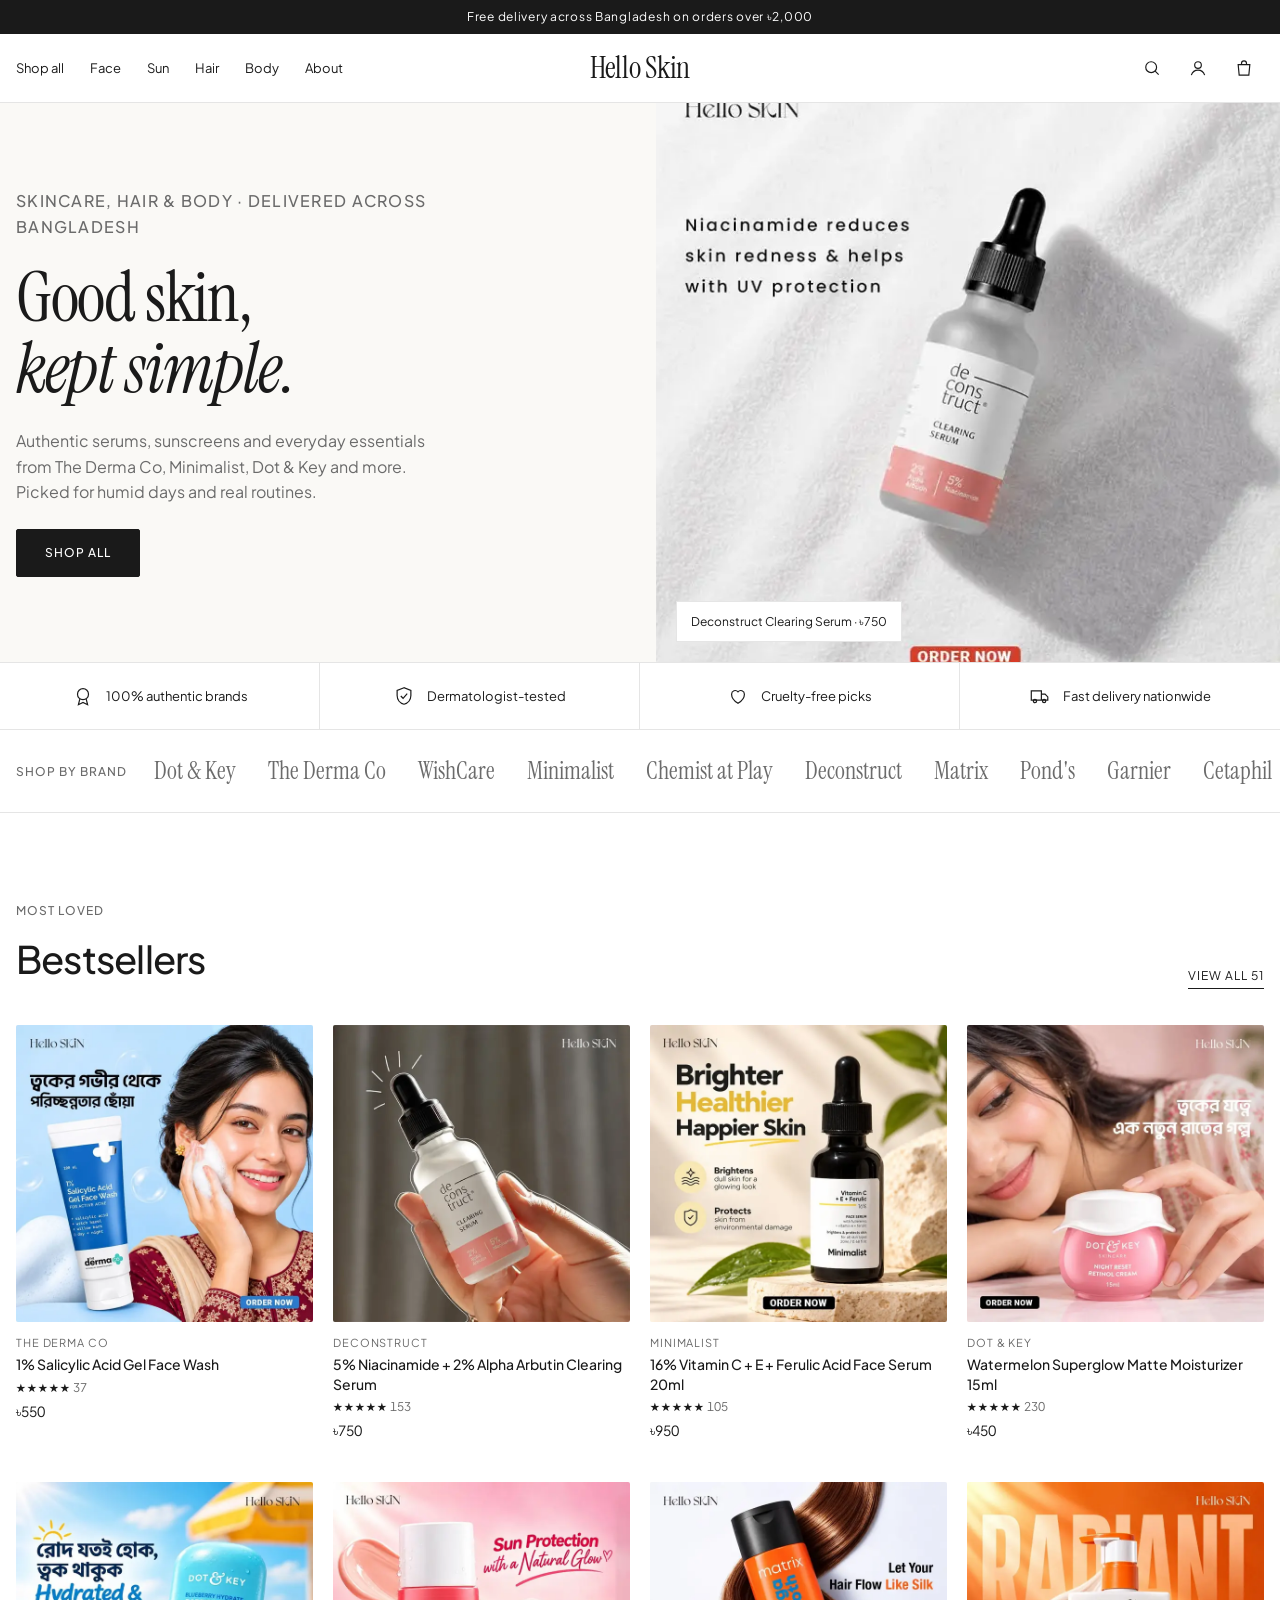
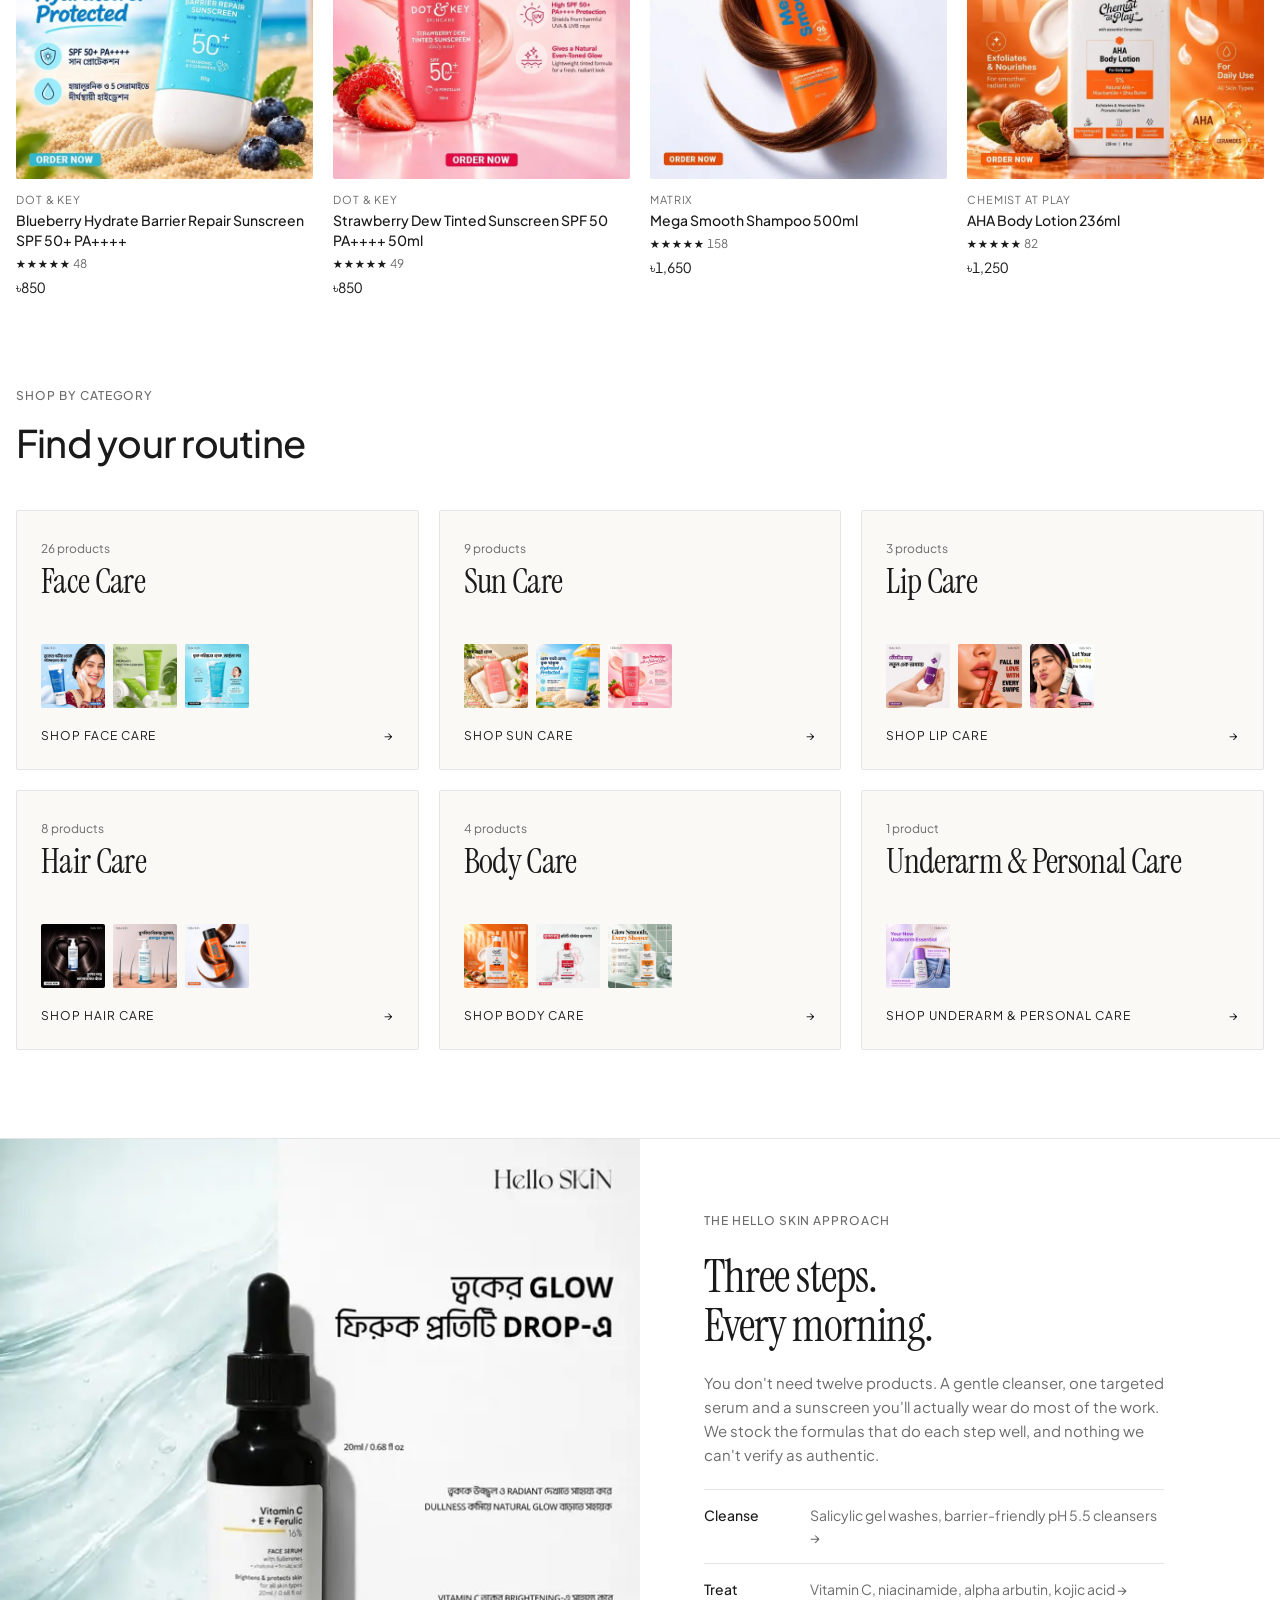
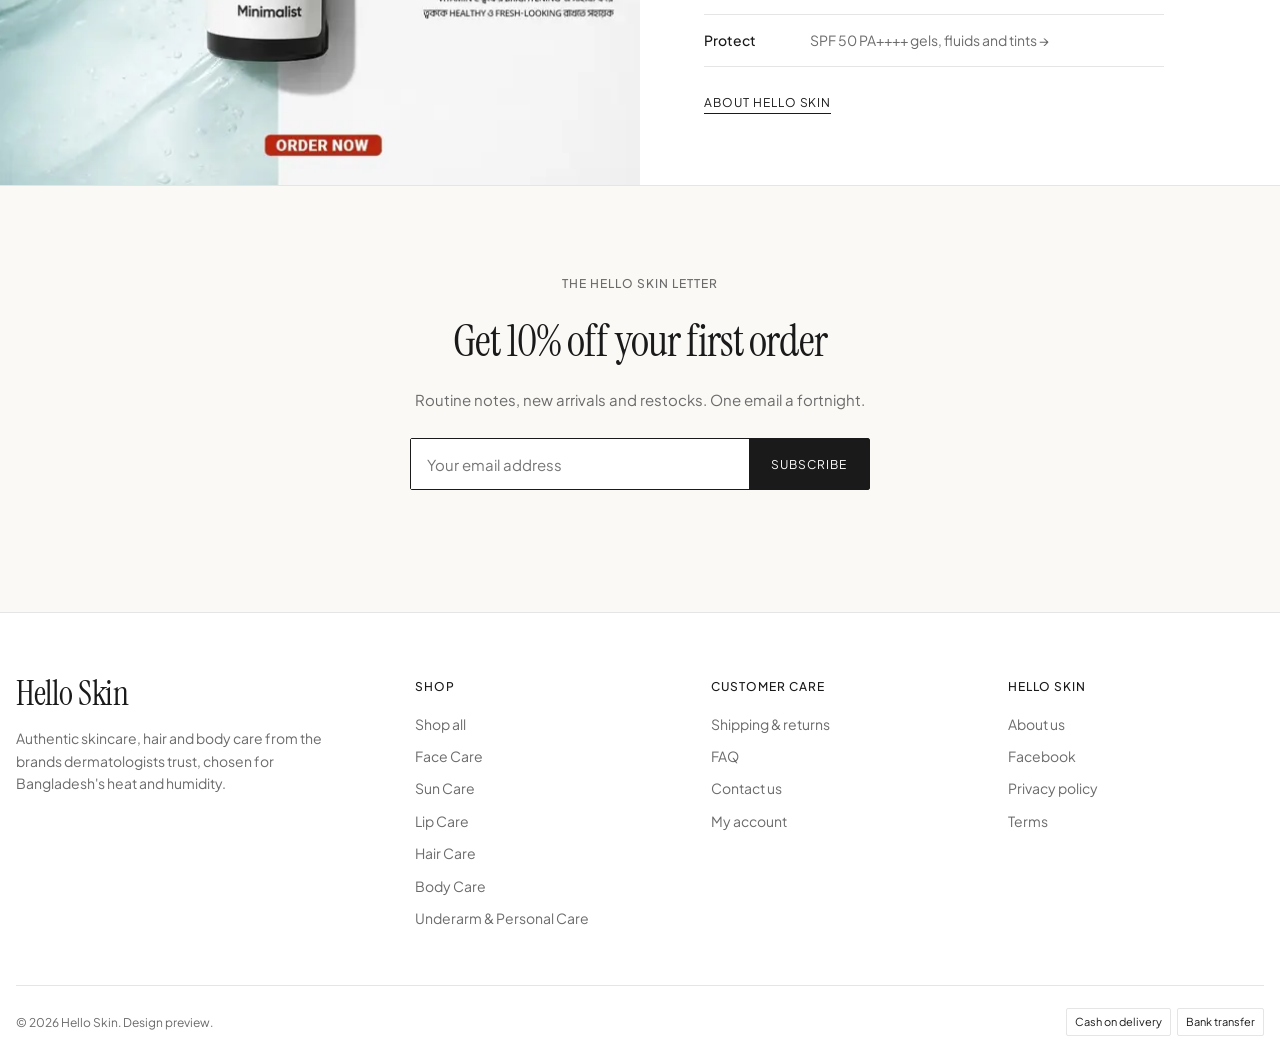
==== commit 83ee86e6: "Make V1 a multipage store preview with cart, checkout and account pages Splits the minimal design in" ====
--- a/index.html
+++ b/index.html
@@ -2,667 +2,19 @@
 <html lang="en">
 <head>
 <meta charset="utf-8">
-<meta name="viewport" content="width=device-width, initial-scale=1, viewport-fit=cover">
-<style>:root{padding-top:env(safe-area-inset-top,0px);padding-bottom:env(safe-area-inset-bottom,0px)}body{margin:0}img{max-width:100%}[hidden]{display:none!important}</style>
+<meta name="viewport" content="width=device-width, initial-scale=1">
+<title>Hello Skin – Skincare, hair &amp; body care in Bangladesh</title>
+<meta name="description" content="Authentic skincare from The Derma Co, Minimalist, Dot &amp; Key and more, delivered across Bangladesh.">
+<link rel="preconnect" href="https://fonts.googleapis.com">
+<link rel="preconnect" href="https://fonts.gstatic.com" crossorigin>
+<link href="https://fonts.googleapis.com/css2?family=Instrument+Serif:ital@0;1&family=Plus+Jakarta+Sans:wght@400;500;600&display=swap" rel="stylesheet">
+<link rel="stylesheet" href="assets/site.css">
 </head>
-<body>
-<title>Hello Skin Storefront</title>
-<meta name="claude:viewport-fit-sides" content="cover">
-<link rel="preconnect" href="https://fonts.googleapis.com">
-<link rel="stylesheet" href="https://fonts.googleapis.com/css2?family=Instrument+Serif:ital@0;1&family=Plus+Jakarta+Sans:wght@400;500;600&display=swap">
-<style>
-/* Layout: Shopify-minimal storefront. White canvas, alabaster product frames, 1px hairlines, one serif voice for editorial moments. */
-:root{
-  --bg:#FFFFFF; --surface:#FAF9F6; --ink:#1A1A1A; --ink-2:#333333; --muted:#6B6B6B; --line:#E5E5E5;
-  --sage:#DCE4DC; --blush:#F3E5E5; --overlay:rgba(26,26,26,.32);
-  --serif:"Instrument Serif", "Iowan Old Style", Georgia, serif;
-  --sans:"Plus Jakarta Sans", "Helvetica Neue", Arial, sans-serif;
-  --radius:2px; --wrap:1320px;
-  --gut-l:max(16px, env(safe-area-inset-left, 0px)); --gut-r:max(16px, env(safe-area-inset-right, 0px));
-  color-scheme:light;
-}
-*{box-sizing:border-box}
-[hidden]{display:none!important}
-html{scroll-behavior:smooth}
-body{background:var(--bg);color:var(--ink);font:400 15px/1.6 var(--sans);-webkit-font-smoothing:antialiased;overflow-x:hidden}
-body::before{content:"";position:fixed;inset:0 0 auto;height:env(safe-area-inset-top,0px);z-index:60;background:var(--bg)}
-a{color:inherit;text-decoration:none}
-button{font:inherit;color:inherit;background:none;border:0;cursor:pointer;padding:0}
-img{display:block;max-width:100%}
-:focus-visible{outline:1px solid var(--ink);outline-offset:3px}
-.wrap{max-width:var(--wrap);margin-inline:auto;padding-left:var(--gut-l);padding-right:var(--gut-r)}
-.label{font-size:12px;letter-spacing:.08em;text-transform:uppercase;font-weight:500}
-.muted{color:var(--muted)}
-.btn{display:inline-flex;align-items:center;justify-content:center;gap:10px;height:48px;padding:0 28px;background:var(--ink);color:#fff;border:1px solid var(--ink);border-radius:var(--radius);font-size:12px;letter-spacing:.08em;text-transform:uppercase;font-weight:500;transition:background .2s}
-.btn:hover{background:var(--ink-2)}
-.btn.ghost{background:transparent;color:var(--ink)}
-.btn.ghost:hover{background:var(--ink);color:#fff}
-.btn.full{width:100%}
-h1,h2,h3{font-weight:500;letter-spacing:-.02em;text-wrap:balance;margin:0}
-.serif{font-family:var(--serif);font-weight:400;letter-spacing:-.01em}
-
-/* Announcement + header */
-.announce .short{display:none}
-.announce{background:var(--ink);color:#fff;font-size:12px;letter-spacing:.06em;text-align:center;height:34px;display:flex;align-items:center;justify-content:center;padding-inline:16px}
-header.site{position:sticky;top:env(safe-area-inset-top,0px);z-index:40;background:var(--bg);border-bottom:1px solid var(--line)}
-.hbar{display:grid;grid-template-columns:1fr auto 1fr;align-items:center;height:68px}
-.nav{display:flex;gap:26px;font-size:13px}
-.nav a{position:relative;padding-block:6px}
-.nav a::after{content:"";position:absolute;left:0;right:0;bottom:0;height:1px;background:var(--ink);transform:scaleX(0);transform-origin:left;transition:transform .25s}
-.nav a:hover::after,.nav a.on::after{transform:scaleX(1)}
-.logo{font-family:var(--serif);font-size:30px;letter-spacing:-.01em;line-height:1;white-space:nowrap}
-.icons{display:flex;justify-content:flex-end;gap:6px}
-.ibtn{width:40px;height:40px;display:grid;place-items:center;position:relative;border-radius:var(--radius)}
-.ibtn svg{width:20px;height:20px;stroke:var(--ink);fill:none;stroke-width:1.4}
-.count{position:absolute;top:4px;right:2px;min-width:17px;height:17px;border-radius:9px;background:var(--ink);color:#fff;font-size:10px;display:grid;place-items:center;padding:0 4px;font-variant-numeric:tabular-nums}
-.count.bump{animation:bump .35s}
-@keyframes bump{50%{transform:scale(1.3)}}
-.menu-btn{display:none}
-.search{border-top:1px solid var(--line);display:none}
-.search.open{display:block}
-.search .wrap{padding-block:14px}
-.search input{width:100%;height:48px;border:1px solid var(--line);border-radius:var(--radius);padding:0 16px;font:inherit;background:var(--bg);color:var(--ink)}
-.search input:focus{outline:none;border-color:var(--ink)}
-.sres{display:grid;gap:2px;margin-top:8px;max-height:50vh;overflow:auto}
-.sres a{display:flex;gap:14px;align-items:center;padding:8px;border-radius:var(--radius)}
-.sres a:hover{background:var(--surface)}
-.sres img{width:48px;height:48px;object-fit:cover;background:var(--surface)}
-
-/* Hero */
-.hero{display:grid;grid-template-columns:1.05fr 1fr;min-height:560px;border-bottom:1px solid var(--line)}
-.hero-copy{display:flex;flex-direction:column;justify-content:center;gap:24px;padding-block:72px;padding-left:max(var(--gut-l), calc((100vw - var(--wrap))/2 + 16px));padding-right:56px;background:var(--surface)}
-.hero h1{font-family:var(--serif);font-weight:400;font-size:clamp(42px,5.4vw,76px);line-height:1.02;letter-spacing:-.02em}
-.hero h1 em{font-style:italic}
-.hero p{max-width:440px;color:var(--muted);font-size:16px;margin:0}
-.hero-media{position:relative;overflow:hidden;background:var(--sage)}
-.hero-media img{position:absolute;inset:0;width:100%;height:100%;object-fit:cover}
-.hero-tag{position:absolute;left:20px;bottom:20px;background:var(--bg);padding:10px 14px;font-size:12px;border:1px solid var(--line)}
-
-/* Trust strip */
-.trust{display:grid;grid-template-columns:repeat(4,1fr);border-bottom:1px solid var(--line)}
-.trust div{display:flex;align-items:center;gap:12px;justify-content:center;padding:22px 12px;font-size:13px;border-right:1px solid var(--line)}
-.trust div:last-child{border-right:0}
-.trust svg{width:22px;height:22px;stroke:var(--ink);fill:none;stroke-width:1.3;flex:none}
-
-/* Sections */
-.section{padding-block:88px}
-.shead{display:flex;justify-content:space-between;align-items:end;gap:20px;margin-bottom:36px;flex-wrap:wrap}
-.shead h2{font-size:clamp(26px,3vw,38px)}
-.link{font-size:12px;letter-spacing:.08em;text-transform:uppercase;border-bottom:1px solid var(--ink);padding-bottom:3px}
-
-/* Product grid + cards */
-.grid{display:grid;grid-template-columns:repeat(4,minmax(0,1fr));gap:40px 20px}
-.card{display:flex;flex-direction:column;gap:12px;min-width:0}
-.card .media{position:relative;aspect-ratio:1/1;background:var(--surface);overflow:hidden;border-radius:var(--radius)}
-.card .media img{position:absolute;inset:0;width:100%;height:100%;object-fit:cover;transition:opacity .5s ease, transform .8s ease}
-.card .media img.alt{opacity:0}
-.card:hover .media img.alt{opacity:1}
-.card:hover .media img{transform:scale(1.03)}
-.badge{position:absolute;top:10px;left:10px;background:var(--bg);font-size:11px;letter-spacing:.06em;text-transform:uppercase;padding:4px 8px;z-index:2}
-.qadd{position:absolute;left:10px;right:10px;bottom:10px;height:42px;background:var(--bg);border:1px solid var(--ink);font-size:12px;letter-spacing:.08em;text-transform:uppercase;font-weight:500;z-index:2;opacity:0;transform:translateY(6px);transition:all .25s}
-.card:hover .qadd,.qadd:focus-visible{opacity:1;transform:none}
-.qadd:hover{background:var(--ink);color:#fff}
-.card .meta{display:flex;flex-direction:column;gap:3px}
-.card .cat{font-size:11px;letter-spacing:.08em;text-transform:uppercase;color:var(--muted)}
-.card .t{font-size:14px;line-height:1.4;font-weight:500}
-.card .p{font-size:14px;font-variant-numeric:tabular-nums}
-.card .rt{font-size:12px;color:var(--muted);font-variant-numeric:tabular-nums}
-.card .rt i{font-style:normal;color:var(--ink);letter-spacing:1px;font-size:11px}
-.brands{border-bottom:1px solid var(--line)}
-.brands .wrap{display:flex;align-items:center;gap:28px;padding-block:22px;overflow-x:auto;scrollbar-width:none}
-.brands .wrap::-webkit-scrollbar{display:none}
-.brands .label{flex:none}
-.blist{display:flex;gap:32px;flex:none}
-.blist a{font-family:var(--serif);font-size:24px;white-space:nowrap;color:var(--muted);transition:color .2s}
-.blist a:hover{color:var(--ink)}
-.noimg{position:absolute;inset:0;display:grid;place-items:center;text-align:center;padding:20px;background:var(--blush)}
-.noimg span{font-family:var(--serif);font-size:24px;line-height:1.1}
-.noimg small{display:block;font-family:var(--sans);font-size:11px;color:var(--muted);margin-top:8px;letter-spacing:.06em;text-transform:uppercase}
-
-/* Category cards */
-.cats{display:grid;grid-template-columns:repeat(3,minmax(0,1fr));gap:20px}
-.catc{position:relative;display:flex;flex-direction:column;justify-content:space-between;min-height:260px;padding:24px;background:var(--surface);border:1px solid var(--line);border-radius:var(--radius);overflow:hidden;transition:border-color .25s}
-.catc:hover{border-color:var(--ink)}
-.catc h3{font-family:var(--serif);font-weight:400;font-size:34px;line-height:1}
-.catc .n{font-size:12px;color:var(--muted)}
-.catc .thumbs{display:flex;gap:8px;margin-top:20px}
-.catc .thumbs img{width:64px;height:64px;object-fit:cover;border-radius:var(--radius)}
-.catc .go{font-size:12px;letter-spacing:.08em;text-transform:uppercase;display:flex;justify-content:space-between;align-items:center;margin-top:18px}
-
-/* Split */
-.split{display:grid;grid-template-columns:1fr 1fr;border-block:1px solid var(--line)}
-.split .img{position:relative;min-height:520px;background:var(--blush)}
-.split .img img{position:absolute;inset:0;width:100%;height:100%;object-fit:cover}
-.split .txt{display:flex;flex-direction:column;justify-content:center;gap:22px;padding:72px max(var(--gut-r),64px) 72px 64px}
-.split .txt h2{font-family:var(--serif);font-weight:400;font-size:clamp(34px,3.6vw,52px);line-height:1.05}
-.split .txt p{color:var(--muted);max-width:460px;margin:0}
-.steps{display:grid;gap:0;border-top:1px solid var(--line);max-width:460px}
-.steps div{display:grid;grid-template-columns:90px 1fr;gap:16px;padding:14px 0;border-bottom:1px solid var(--line);font-size:14px}
-.steps b{font-weight:500}
-
-/* Newsletter + footer */
-.news{background:var(--surface);text-align:center}
-.news h2{font-family:var(--serif);font-weight:400;font-size:clamp(30px,3.4vw,46px)}
-.news p{color:var(--muted);margin:12px 0 26px}
-.nform{display:flex;max-width:460px;margin:0 auto;border:1px solid var(--ink);border-radius:var(--radius)}
-.nform input{flex:1;min-width:0;height:50px;border:0;padding:0 16px;font:inherit;background:var(--bg);color:var(--ink)}
-.nform input:focus{outline:none}
-.nform button{padding:0 22px;background:var(--ink);color:#fff;font-size:12px;letter-spacing:.08em;text-transform:uppercase}
-.nmsg{margin-top:14px;font-size:13px;min-height:20px}
-footer{border-top:1px solid var(--line);padding-top:64px}
-.fgrid{display:grid;grid-template-columns:1.4fr 1fr 1fr 1fr;gap:40px}
-.fgrid h4{font-size:12px;letter-spacing:.08em;text-transform:uppercase;font-weight:500;margin:0 0 16px}
-.fgrid ul{list-style:none;margin:0;padding:0;display:grid;gap:10px;font-size:14px;color:var(--muted)}
-.fgrid ul a:hover,.fgrid ul button:hover{color:var(--ink)}
-.fgrid .logo{font-size:34px}
-.fbot{display:flex;justify-content:space-between;align-items:center;gap:16px;flex-wrap:wrap;border-top:1px solid var(--line);margin-top:56px;padding-block:22px;font-size:12px;color:var(--muted)}
-.pay{display:flex;gap:6px;flex-wrap:wrap}
-.pay span{border:1px solid var(--line);padding:4px 8px;font-size:11px;color:var(--ink);border-radius:var(--radius)}
-
-/* Shop */
-.shop-head{padding-block:56px 32px;border-bottom:1px solid var(--line)}
-.crumbs{font-size:12px;color:var(--muted);margin-bottom:14px}
-.crumbs button:hover{color:var(--ink)}
-.shop-head h1{font-family:var(--serif);font-weight:400;font-size:clamp(40px,5vw,64px);line-height:1}
-.shop-head p{color:var(--muted);margin:12px 0 0;max-width:560px}
-.fbar{position:sticky;top:calc(env(safe-area-inset-top,0px) + 69px);z-index:30;background:var(--bg);border-bottom:1px solid var(--line)}
-.fbar .wrap{display:flex;align-items:center;gap:16px;padding-block:14px}
-.pills{display:flex;gap:8px;overflow-x:auto;scrollbar-width:none;flex:1;min-width:0}
-.pills::-webkit-scrollbar{display:none}
-.pill{flex:none;height:36px;padding:0 16px;border:1px solid var(--line);border-radius:var(--radius);font-size:13px;white-space:nowrap;transition:border-color .2s}
-.pill:hover{border-color:var(--ink)}
-.pill.on{background:var(--ink);color:#fff;border-color:var(--ink)}
-.subpills{display:flex;gap:8px;flex-wrap:wrap;padding-top:18px}
-.subpills .pill{height:32px;font-size:12px}
-.sort{flex:none;display:flex;align-items:center;gap:8px;font-size:13px}
-.sort select{height:36px;border:1px solid var(--line);border-radius:var(--radius);padding:0 30px 0 12px;font:inherit;font-size:13px;background:var(--bg);color:var(--ink);appearance:none;background-image:linear-gradient(45deg,transparent 50%,var(--ink) 50%),linear-gradient(135deg,var(--ink) 50%,transparent 50%);background-position:calc(100% - 15px) 16px,calc(100% - 10px) 16px;background-size:5px 5px;background-repeat:no-repeat}
-.rcount{font-size:13px;color:var(--muted);padding-block:24px 0}
-
-/* PDP */
-.pdp{display:grid;grid-template-columns:55% 45%;align-items:start;border-bottom:1px solid var(--line)}
-.gal{display:grid;grid-template-columns:minmax(0,1fr);gap:12px;padding:32px 32px 48px var(--gut-l);position:sticky;top:calc(env(safe-area-inset-top,0px) + 69px)}
-.thumbs-v{display:grid;grid-template-columns:repeat(4,72px);gap:10px}
-.thumbs-v button{width:72px;height:72px;border:1px solid transparent;border-radius:var(--radius);overflow:hidden;background:var(--surface)}
-.thumbs-v button.on{border-color:var(--ink)}
-.thumbs-v img{width:100%;height:100%;object-fit:cover}
-.mainimg{position:relative;aspect-ratio:1/1;background:var(--surface);overflow:hidden;border-radius:var(--radius);max-width:100%}
-.mainimg img{position:absolute;inset:0;width:100%;height:100%;object-fit:cover}
-.dots{display:none}
-.info{padding:48px var(--gut-r) 64px 40px;border-left:1px solid var(--line);display:flex;flex-direction:column;gap:22px;min-width:0}
-.info .brand{font-size:12px;letter-spacing:.08em;text-transform:uppercase;color:var(--muted)}
-.info h1{font-size:clamp(26px,2.6vw,36px);line-height:1.15}
-.price{display:flex;align-items:baseline;gap:12px;font-size:20px;font-variant-numeric:tabular-nums}
-.ph{font-size:11px;letter-spacing:.06em;text-transform:uppercase;background:var(--blush);padding:3px 8px;border-radius:var(--radius);color:var(--ink)}
-.stars{display:flex;align-items:center;gap:8px;font-size:13px;color:var(--muted)}
-.stars i{font-style:normal;color:var(--ink);letter-spacing:2px}
-.benefit{color:var(--ink-2);margin:0}
-.opt h5{margin:0 0 10px;font-size:12px;letter-spacing:.08em;text-transform:uppercase;font-weight:500}
-.vpills{display:flex;gap:8px;flex-wrap:wrap}
-.vpill{height:40px;padding:0 18px;border:1px solid var(--line);border-radius:var(--radius);font-size:13px}
-.vpill.on{border-color:var(--ink)}
-.buy{display:grid;grid-template-columns:128px 1fr;gap:10px}
-.qty{display:grid;grid-template-columns:40px 1fr 40px;border:1px solid var(--line);border-radius:var(--radius);height:48px;align-items:center;text-align:center;font-variant-numeric:tabular-nums}
-.qty button{height:100%;font-size:18px}
-.qty button:hover{background:var(--surface)}
-.perks{display:grid;gap:8px;font-size:13px;color:var(--muted)}
-.perks div{display:flex;gap:10px;align-items:center}
-.perks svg{width:18px;height:18px;stroke:var(--ink);fill:none;stroke-width:1.3;flex:none}
-.acc{border-top:1px solid var(--line)}
-.acc details{border-bottom:1px solid var(--line)}
-.acc summary{list-style:none;cursor:pointer;display:flex;justify-content:space-between;align-items:center;padding:18px 0;font-size:14px;font-weight:500}
-.acc summary::-webkit-details-marker{display:none}
-.acc summary::after{content:"";width:11px;height:11px;background:linear-gradient(var(--ink),var(--ink)) center/11px 1px no-repeat,linear-gradient(var(--ink),var(--ink)) center/1px 11px no-repeat;transition:transform .25s}
-.acc details[open] summary::after{transform:rotate(45deg)}
-.acc .body{padding:0 0 20px;font-size:14px;color:var(--ink-2)}
-.acc .body p{margin:0 0 10px}
-.acc .body ul{margin:0;padding-left:18px;display:grid;gap:6px}
-.todo{display:inline-block;font-size:11px;letter-spacing:.06em;text-transform:uppercase;color:var(--muted);border:1px dashed var(--muted);padding:2px 6px;margin-bottom:10px;border-radius:var(--radius)}
-.sticky-atc{display:none}
-
-/* Drawer */
-.scrim{position:fixed;inset:0;background:var(--overlay);opacity:0;pointer-events:none;transition:opacity .3s;z-index:80}
-.scrim.on{opacity:1;pointer-events:auto}
-.drawer{position:fixed;top:0;right:0;bottom:0;width:min(440px,100%);background:var(--bg);z-index:90;transform:translateX(100%);transition:transform .35s cubic-bezier(.2,.7,.2,1);display:flex;flex-direction:column;padding-top:env(safe-area-inset-top,0px);padding-bottom:env(safe-area-inset-bottom,0px);padding-right:env(safe-area-inset-right,0px);border-left:1px solid var(--line)}
-.drawer.on{transform:none}
-.dh{display:flex;justify-content:space-between;align-items:center;padding:20px 24px;border-bottom:1px solid var(--line)}
-.dh h3{font-size:16px}
-.ship{padding:16px 24px;border-bottom:1px solid var(--line);font-size:13px}
-.bar{height:3px;background:var(--line);margin-top:10px;border-radius:2px;overflow:hidden}
-.bar i{display:block;height:100%;background:var(--ink);transition:width .4s}
-.items{flex:1;overflow:auto;padding:8px 24px}
-.item{display:grid;grid-template-columns:76px 1fr auto;gap:14px;padding:16px 0;border-bottom:1px solid var(--line)}
-.item img,.item .ni{width:76px;height:76px;object-fit:cover;background:var(--surface);border-radius:var(--radius)}
-.item .ni{background:var(--blush)}
-.item .t{font-size:13px;font-weight:500;line-height:1.35}
-.item .b{font-size:11px;color:var(--muted);letter-spacing:.06em;text-transform:uppercase}
-.item .q{display:inline-grid;grid-template-columns:30px 30px 30px;height:32px;border:1px solid var(--line);margin-top:10px;align-items:center;text-align:center;font-size:13px;border-radius:var(--radius)}
-.item .q button{height:100%}
-.item .r{display:flex;flex-direction:column;align-items:flex-end;justify-content:space-between;font-size:13px;font-variant-numeric:tabular-nums}
-.item .rm{font-size:12px;color:var(--muted);text-decoration:underline}
-.empty{padding:56px 0;text-align:center;display:grid;gap:16px;justify-items:center}
-.empty p{font-family:var(--serif);font-size:28px;margin:0}
-.df{padding:20px 24px;border-top:1px solid var(--line);display:grid;gap:14px}
-.sub{display:flex;justify-content:space-between;font-size:15px;font-variant-numeric:tabular-nums}
-.df small{color:var(--muted);font-size:12px}
-.toast{position:fixed;left:50%;bottom:calc(24px + env(safe-area-inset-bottom,0px));transform:translate(-50%,20px);opacity:0;background:var(--ink);color:#fff;padding:12px 18px;font-size:13px;border-radius:var(--radius);transition:all .3s;z-index:100;pointer-events:none;white-space:nowrap}
-.toast.on{opacity:1;transform:translate(-50%,0)}
-
-/* Mobile menu */
-.mnav{position:fixed;top:0;left:0;bottom:0;width:min(340px,88%);background:var(--bg);z-index:90;transform:translateX(-100%);transition:transform .35s cubic-bezier(.2,.7,.2,1);padding:calc(20px + env(safe-area-inset-top,0px)) 24px 24px max(24px, env(safe-area-inset-left,0px));display:flex;flex-direction:column;gap:6px;border-right:1px solid var(--line)}
-.mnav.on{transform:none}
-.mnav a,.mnav button.l{display:block;text-align:left;padding:14px 0;border-bottom:1px solid var(--line);font-size:16px}
-
-/* Notes */
-.notes{background:var(--surface);border-top:1px solid var(--line)}
-.notes .wrap{padding-block:56px;display:grid;grid-template-columns:280px 1fr;gap:40px}
-.notes h2{font-family:var(--serif);font-weight:400;font-size:34px;line-height:1.05}
-.notes ol{margin:0;padding-left:20px;display:grid;gap:12px;font-size:14px;color:var(--ink-2);max-width:760px}
-.notes b{font-weight:600}
-
-@media (max-width:1024px){
-  .grid{grid-template-columns:repeat(3,minmax(0,1fr))}
-  .nav{gap:18px}
-}
-@media (max-width:860px){
-  .nav{display:none}
-  .menu-btn{display:grid}
-  .hbar{height:60px}
-  .logo{font-size:26px}
-  .fbar,.gal{top:calc(env(safe-area-inset-top,0px) + 61px)}
-  .hero{grid-template-columns:1fr;min-height:0}
-  .hero-media{aspect-ratio:1/1;order:-1}
-  .hero-copy{padding:40px var(--gut-r) 48px var(--gut-l)}
-  .trust{grid-template-columns:repeat(2,1fr)}
-  .trust div:nth-child(2){border-right:0}
-  .trust div:nth-child(-n+2){border-bottom:1px solid var(--line)}
-  .trust div{justify-content:flex-start;padding:16px}
-  .section{padding-block:56px}
-  .grid{grid-template-columns:repeat(2,minmax(0,1fr));gap:28px 12px}
-  .qadd{opacity:1;transform:none;left:auto;right:8px;bottom:8px;width:36px;height:36px;font-size:18px;padding:0;border-color:var(--line)}
-  .qadd .w{display:none}
-  .card .t{font-size:13px}
-  .cats{grid-template-columns:1fr;gap:12px}
-  .catc{min-height:0}
-  .split{grid-template-columns:1fr}
-  .split .img{min-height:0;aspect-ratio:1/1}
-  .split .txt{padding:48px var(--gut-r) 48px var(--gut-l)}
-  .fgrid{grid-template-columns:1fr 1fr;gap:32px}
-  .fgrid > div:first-child{grid-column:1/-1}
-  .pdp{grid-template-columns:1fr}
-  .gal{position:relative;top:0;grid-template-columns:1fr;padding:0}
-  .mainimg{border-radius:0}
-  .thumbs-v{grid-template-columns:repeat(4,minmax(0,1fr));padding-inline:var(--gut-l) var(--gut-r)}
-  .thumbs-v button{width:100%;height:auto;aspect-ratio:1}
-  .info{padding:24px var(--gut-r) 40px var(--gut-l);border-left:0}
-  .sticky-atc{display:grid;grid-template-columns:1fr auto;gap:12px;align-items:center;position:fixed;left:0;right:0;bottom:0;z-index:50;background:var(--bg);border-top:1px solid var(--line);padding:10px var(--gut-r) calc(10px + env(safe-area-inset-bottom,0px)) var(--gut-l);transform:translateY(110%);transition:transform .3s}
-  .sticky-atc.on{transform:none}
-  .sticky-atc .t{font-size:13px;font-weight:500;line-height:1.3;overflow:hidden;text-overflow:ellipsis;white-space:nowrap}
-  .sticky-atc .btn{height:44px;padding:0 18px}
-  .notes .wrap{grid-template-columns:1fr;gap:20px}
-  .announce .long{display:none}.announce .short{display:inline}
-  .fbar .wrap{flex-wrap:wrap;gap:10px}
-  .pills{flex:1 1 100%}
-  .sort{width:100%}.sort select{width:100%}
-  .hero-media{aspect-ratio:4/3}
-  .shop-head{padding-block:32px 20px}
-  body.pdp-on footer{padding-bottom:calc(76px + env(safe-area-inset-bottom,0px))}
-  .sort span{display:none}
-}
-@media (prefers-reduced-motion:reduce){*{transition:none!important;animation:none!important;scroll-behavior:auto!important}}
-</style>
-
-<div class="announce" id="announce"><span class="long">Free delivery across Bangladesh on orders over ৳2,000</span><span class="short">Free delivery over ৳2,000</span></div>
-<header class="site">
-  <div class="wrap hbar">
-    <div style="display:flex;align-items:center;gap:8px">
-      <button class="ibtn menu-btn" id="menuBtn" aria-label="Open menu"><svg viewBox="0 0 24 24"><path d="M3 7h18M3 12h18M3 17h18"/></svg></button>
-      <nav class="nav" id="nav"></nav>
-    </div>
-    <a href="#home" class="logo" aria-label="Hello Skin home">Hello Skin</a>
-    <div class="icons">
-      <button class="ibtn" id="searchBtn" aria-label="Search"><svg viewBox="0 0 24 24"><circle cx="11" cy="11" r="6.5"/><path d="m20 20-4.2-4.2"/></svg></button>
-      <button class="ibtn" aria-label="Account" id="acctBtn"><svg viewBox="0 0 24 24"><circle cx="12" cy="8.5" r="4"/><path d="M4 20.5c1.4-4 4.4-6 8-6s6.6 2 8 6"/></svg></button>
-      <button class="ibtn" id="cartBtn" aria-label="Open cart"><svg viewBox="0 0 24 24"><path d="M5 8h14l-1.2 12.5H6.2z"/><path d="M9 8V6.5a3 3 0 0 1 6 0V8"/></svg><span class="count" id="count" hidden>0</span></button>
-    </div>
-  </div>
-  <div class="search" id="search"><div class="wrap">
-    <label for="q" class="label muted" style="display:block;margin-bottom:8px">Search products, brands or concerns</label>
-    <input id="q" type="search" placeholder="Try “sunscreen”, “Minimalist” or “vitamin C”" autocomplete="off">
-    <div class="sres" id="sres"></div>
-  </div></div>
-</header>
-
+<body data-page="home">
+<div id="hdr"></div>
 <main id="view"></main>
-
-<section class="news" id="newsSection"><div class="wrap section">
-  <p class="label muted" style="margin:0 0 14px">The Hello Skin letter</p>
-  <h2>Get 10% off your first order</h2>
-  <p>Routine notes, new arrivals and restocks. One email a fortnight.</p>
-  <form class="nform" id="nform"><label for="nemail" class="label" hidden>Email</label><input id="nemail" type="email" placeholder="Your email address" required><button type="submit">Subscribe</button></form>
-  <div class="nmsg" id="nmsg" aria-live="polite"></div>
-</div></section>
-
-<footer><div class="wrap">
-  <div class="fgrid">
-    <div>
-      <div class="logo">Hello Skin</div>
-      <p class="muted" style="max-width:320px;margin:16px 0 0;font-size:14px">Authentic skincare, hair and body care from the brands dermatologists trust, chosen for Bangladesh's heat and humidity.</p>
-    </div>
-    <div><h4>Shop</h4><ul id="fshop"></ul></div>
-    <div><h4>Customer care</h4><ul>
-      <li><button data-note="1">Shipping policy</button></li><li><button data-note="1">Returns &amp; refunds</button></li><li><button data-note="1">Track your order</button></li><li><button data-note="1">Contact us</button></li>
-    </ul></div>
-    <div><h4>Follow</h4><ul>
-      <li><a href="https://www.facebook.com/profile.php?id=61578828301744" target="_blank" rel="noopener">Facebook</a></li><li><button data-note="1">Instagram</button></li><li><button data-note="1">Privacy policy</button></li><li><button data-note="1">Terms of service</button></li>
-    </ul></div>
-  </div>
-  <div class="fbot"><span>© 2026 Hello Skin. Design preview.</span><div class="pay"><span>bKash</span><span>Nagad</span><span>Visa</span><span>Mastercard</span><span>Cash on delivery</span></div></div>
-</div></footer>
-
-<section class="notes" id="notes"><div class="wrap">
-  <div><p class="label muted" style="margin:0 0 10px">For review</p><h2>Assumptions in this preview</h2></div>
-  <ol>
-    <li><b>All prices are placeholders</b> in BDT, set from typical Bangladesh retail for each brand and size. Your sheet has no prices. Each product page marks its price as a placeholder.</li>
-    <li><b>Product names, categories and brands</b> come from your sheet, with the Phase 1 corrections: the 16% Vitamin C + E + Ferulic serum is Minimalist, the Lip Treatment Balm is Minimalist L-Ascorbic Acid, and the Scalp Serum Roll-On is Bodywise.</li>
-    <li><b>Photos are your real files</b>, reassigned to the correct product after the Phase 1 check. Up to 4 per product are shown, resized for the web. Strawberry Dew Spotlight Strobe Cream has no photo, so it shows a styled placeholder.</li>
-    <li><b>Cards use a 1:1 frame</b>, not 4:5. Your photos are square ad creatives, and a 4:5 crop would cut off their text. Clean packshots would let us switch to 4:5.</li>
-    <li><b>Key ingredients and How to use</b> are based on the one-line description in the sheet, plus general usage for the product type. They are marked “Draft copy” and need the real details from each brand.</li>
-    <li><b>Delivery and returns terms are examples</b>: ৳60 inside Dhaka, ৳120 outside, free over ৳2,000, and 7-day returns on unopened items. Ratings and review counts are also placeholders.</li>
-    <li><b>Bestsellers</b> are a hand-picked set of 8 products with strong photo sets. Tell me your real top sellers.</li>
-    <li><b>Your reference sites</b> (Soko Glam, SkinKraft, Purplle) shaped three retail touches on top of the minimal base: a shop-by-brand strip, star ratings on product cards, and a free-delivery progress bar in the bag.</li>
-    <li><b>Built only with Elementor, Elementor Pro and free WooCommerce.</b> To keep to that, this version drops the hover image swap on cards, the "Bestseller" card badges, the size selector, the free-delivery progress bar and the quantity buttons inside the cart drawer. Those need extra plugins or custom code. The cart drawer is Elementor Pro's Menu Cart, product grids are Loop Grids, category pills are the Taxonomy Filter, and the product page uses WooCommerce's own gallery and Add to Cart widget.</li>
-    <li><b>Key ingredients and How to use</b> will come from two custom fields on each product, using WordPress's built-in Custom Fields panel and Elementor Pro's dynamic tags. No extra plugin is needed.</li>
-    <li><b>Checkout, account, search results pages and the newsletter</b> are not connected in this preview. The cart, filters, sorting and quick search all work.</li>
-  </ol>
-</div></section>
-
-<div class="scrim" id="scrim"></div>
-<aside class="drawer" id="drawer" aria-label="Cart" aria-hidden="true">
-  <div class="dh"><h3>Your bag <span class="muted" id="dcount" style="font-weight:400"></span></h3><button class="ibtn" id="closeCart" aria-label="Close cart"><svg viewBox="0 0 24 24"><path d="M6 6l12 12M18 6 6 18"/></svg></button></div>
-  <div class="ship" id="ship"></div>
-  <div class="items" id="items"></div>
-  <div class="df" id="dfoot"></div>
-</aside>
-<nav class="mnav" id="mnav" aria-label="Menu"></nav>
-<div class="sticky-atc" id="satc"></div>
-<div class="toast" id="toast" role="status"></div>
-
-<script>
-const PRODUCTS=[{"sku": "HS-DC-001", "name": "The Derma Co 1% Salicylic Acid Gel Face Wash", "brand": "The Derma Co", "cat": "Face Care > Face Wash & Cleansers", "short": "Oil-control gel face wash for acne-prone skin; witch hazel & willow bark", "imgs": ["the-derma-co-1-salicylic-acid-gel-face-wash-01.webp", "the-derma-co-1-salicylic-acid-gel-face-wash-02.webp", "the-derma-co-1-salicylic-acid-gel-face-wash-03.webp", "the-derma-co-1-salicylic-acid-gel-face-wash-04.webp"], "price": 550, "best": true, "title": "1% Salicylic Acid Gel Face Wash", "slug": "the-derma-co-1-salicylic-acid-gel-face-wash"}, {"sku": "HS-DK-001", "name": "Dot & Key Cica Calming Blemish Clearing Gel Face Wash", "brand": "Dot & Key", "cat": "Face Care > Face Wash & Cleansers", "short": "Salicylic acid + green tea; clears blemishes", "imgs": ["dot-key-cica-calming-blemish-clearing-gel-face-wash-01.webp"], "price": 650, "best": false, "title": "Cica Calming Blemish Clearing Gel Face Wash", "slug": "dot-key-cica-calming-blemish-clearing-gel-face-wash"}, {"sku": "HS-DK-002", "name": "Dot & Key Barrier Repair Hydrating Gentle Face Wash (pH 5.5)", "brand": "Dot & Key", "cat": "Face Care > Face Wash & Cleansers", "short": "Hydrates & gently cleanses; maintains skin barrier", "imgs": ["dot-key-barrier-repair-hydrating-gentle-face-wash-ph-5-5-01.webp", "dot-key-barrier-repair-hydrating-gentle-face-wash-ph-5-5-02.webp", "dot-key-barrier-repair-hydrating-gentle-face-wash-ph-5-5-03.webp", "dot-key-barrier-repair-hydrating-gentle-face-wash-ph-5-5-04.webp"], "price": 650, "best": false, "title": "Barrier Repair Hydrating Gentle Face Wash (pH 5.5)", "slug": "dot-key-barrier-repair-hydrating-gentle-face-wash-ph-5-5"}, {"sku": "HS-DK-003", "name": "Dot & Key Vitamin C Face Wash", "brand": "Dot & Key", "cat": "Face Care > Face Wash & Cleansers", "short": "Brightening face wash (orange tube)", "imgs": ["dot-key-vitamin-c-face-wash-01.webp", "dot-key-vitamin-c-face-wash-02.webp"], "price": 600, "best": false, "title": "Vitamin C Face Wash", "slug": "dot-key-vitamin-c-face-wash"}, {"sku": "HS-DK-004", "name": "Dot & Key Strawberry Face Wash", "brand": "Dot & Key", "cat": "Face Care > Face Wash & Cleansers", "short": "Pink tube face wash", "imgs": ["dot-key-strawberry-face-wash-01.webp", "dot-key-strawberry-face-wash-02.webp", "dot-key-strawberry-face-wash-03.webp", "dot-key-strawberry-face-wash-04.webp"], "price": 600, "best": false, "title": "Strawberry Face Wash", "slug": "dot-key-strawberry-face-wash"}, {"sku": "HS-MIN-001", "name": "Minimalist Salicylic Acid Face Cleanser", "brand": "Minimalist", "cat": "Face Care > Face Wash & Cleansers", "short": "Pore-clearing cleanser (white pump bottle)", "imgs": ["minimalist-salicylic-acid-face-cleanser-01.webp", "minimalist-salicylic-acid-face-cleanser-02.webp", "minimalist-salicylic-acid-face-cleanser-03.webp", "minimalist-salicylic-acid-face-cleanser-04.webp"], "price": 550, "best": false, "title": "Salicylic Acid Face Cleanser", "slug": "minimalist-salicylic-acid-face-cleanser"}, {"sku": "HS-GAR-001", "name": "Garnier Micellar Cleansing Water", "brand": "Garnier", "cat": "Face Care > Face Wash & Cleansers", "short": "Removes make-up, cleanses & soothes", "imgs": ["garnier-micellar-cleansing-water-01.webp", "garnier-micellar-cleansing-water-02.webp", "garnier-micellar-cleansing-water-03.webp"], "price": 650, "best": false, "title": "Micellar Cleansing Water", "slug": "garnier-micellar-cleansing-water"}, {"sku": "HS-DC-002", "name": "The Derma Co 10% Vitamin C + 5% Niacinamide Face Serum", "brand": "The Derma Co", "cat": "Face Care > Serums & Treatments", "short": "Brightens, smooths & firms; enhances complexion", "imgs": ["the-derma-co-10-vitamin-c-5-niacinamide-face-serum-01.webp", "the-derma-co-10-vitamin-c-5-niacinamide-face-serum-02.webp", "the-derma-co-10-vitamin-c-5-niacinamide-face-serum-03.webp", "the-derma-co-10-vitamin-c-5-niacinamide-face-serum-04.webp"], "price": 750, "best": false, "title": "10% Vitamin C + 5% Niacinamide Face Serum", "slug": "the-derma-co-10-vitamin-c-5-niacinamide-face-serum"}, {"sku": "HS-DC-003", "name": "The Derma Co 2% Salicylic Acid Face Serum 30ml", "brand": "The Derma Co", "cat": "Face Care > Serums & Treatments", "short": "For active acne & clogged pores; witch hazel & willow bark", "imgs": ["the-derma-co-2-salicylic-acid-face-serum-30ml-01.webp", "the-derma-co-2-salicylic-acid-face-serum-30ml-02.webp", "the-derma-co-2-salicylic-acid-face-serum-30ml-03.webp"], "price": 650, "best": false, "title": "2% Salicylic Acid Face Serum 30ml", "slug": "the-derma-co-2-salicylic-acid-face-serum-30ml"}, {"sku": "HS-DC-004", "name": "The Derma Co 2% Kojic Acid Face Serum 30ml", "brand": "The Derma Co", "cat": "Face Care > Serums & Treatments", "short": "For dark spots & pigmentation; with Alpha Arbutin", "imgs": ["the-derma-co-2-kojic-acid-face-serum-30ml-01.webp", "the-derma-co-2-kojic-acid-face-serum-30ml-02.webp", "the-derma-co-2-kojic-acid-face-serum-30ml-03.webp"], "price": 750, "best": false, "title": "2% Kojic Acid Face Serum 30ml", "slug": "the-derma-co-2-kojic-acid-face-serum-30ml"}, {"sku": "HS-DEC-001", "name": "Deconstruct 5% Niacinamide + 2% Alpha Arbutin Clearing Serum", "brand": "Deconstruct", "cat": "Face Care > Serums & Treatments", "short": "Clears dark spots & uneven tone", "imgs": ["deconstruct-5-niacinamide-2-alpha-arbutin-clearing-serum-01.webp", "deconstruct-5-niacinamide-2-alpha-arbutin-clearing-serum-02.webp", "deconstruct-5-niacinamide-2-alpha-arbutin-clearing-serum-03.webp", "deconstruct-5-niacinamide-2-alpha-arbutin-clearing-serum-04.webp"], "price": 750, "best": true, "title": "5% Niacinamide + 2% Alpha Arbutin Clearing Serum", "slug": "deconstruct-5-niacinamide-2-alpha-arbutin-clearing-serum"}, {"sku": "HS-MIN-002", "name": "Minimalist 16% Vitamin C + E + Ferulic Acid Face Serum 20ml", "brand": "Minimalist", "cat": "Face Care > Serums & Treatments", "short": "Antioxidant brightening serum", "imgs": ["minimalist-16-vitamin-c-e-ferulic-acid-face-serum-20ml-01.webp", "minimalist-16-vitamin-c-e-ferulic-acid-face-serum-20ml-02.webp", "minimalist-16-vitamin-c-e-ferulic-acid-face-serum-20ml-03.webp", "minimalist-16-vitamin-c-e-ferulic-acid-face-serum-20ml-04.webp"], "price": 950, "best": true, "title": "16% Vitamin C + E + Ferulic Acid Face Serum 20ml", "slug": "minimalist-16-vitamin-c-e-ferulic-acid-face-serum-20ml"}, {"sku": "HS-MIN-003", "name": "Minimalist 2% Alpha Arbutin + Hyaluronic Acid Face Serum 30ml", "brand": "Minimalist", "cat": "Face Care > Serums & Treatments", "short": "Visibly reduces dark spots", "imgs": ["minimalist-2-alpha-arbutin-hyaluronic-acid-face-serum-30ml-01.webp"], "price": 750, "best": false, "title": "2% Alpha Arbutin + Hyaluronic Acid Face Serum 30ml", "slug": "minimalist-2-alpha-arbutin-hyaluronic-acid-face-serum-30ml"}, {"sku": "HS-DK-005", "name": "Dot & Key Vitamin C + E Super Bright Face Serum", "brand": "Dot & Key", "cat": "Face Care > Serums & Treatments", "short": "10% Vitamin C+E with 5% Niacinamide; brightening", "imgs": ["dot-key-vitamin-c-e-super-bright-face-serum-01.webp", "dot-key-vitamin-c-e-super-bright-face-serum-02.webp"], "price": 950, "best": false, "title": "Vitamin C + E Super Bright Face Serum", "slug": "dot-key-vitamin-c-e-super-bright-face-serum"}, {"sku": "HS-WC-001", "name": "WishCare Vitamin C Face Serum (Bright C16) 30ml", "brand": "WishCare", "cat": "Face Care > Serums & Treatments", "short": "Radiant, even-toned skin", "imgs": ["wishcare-vitamin-c-face-serum-bright-c16-30ml-01.webp"], "price": 1050, "best": false, "title": "Vitamin C Face Serum (Bright C16) 30ml", "slug": "wishcare-vitamin-c-face-serum-bright-c16-30ml"}, {"sku": "HS-DK-006", "name": "Dot & Key Watermelon Superglow Matte Moisturizer 15ml", "brand": "Dot & Key", "cat": "Face Care > Moisturizers & Creams", "short": "Lightweight matte moisturizer with watermelon", "imgs": ["dot-key-watermelon-superglow-matte-moisturizer-15ml-02.webp", "dot-key-watermelon-superglow-matte-moisturizer-15ml-03.webp", "dot-key-watermelon-superglow-matte-moisturizer-15ml-04.webp"], "price": 450, "best": true, "title": "Watermelon Superglow Matte Moisturizer 15ml", "slug": "dot-key-watermelon-superglow-matte-moisturizer-15ml"}, {"sku": "HS-DK-007", "name": "Dot & Key Vitamin C + E Super Bright Moisturizer 15ml", "brand": "Dot & Key", "cat": "Face Care > Moisturizers & Creams", "short": "Brightening moisturizer", "imgs": ["dot-key-vitamin-c-e-super-bright-moisturizer-15ml-01.webp", "dot-key-vitamin-c-e-super-bright-moisturizer-15ml-02.webp", "dot-key-vitamin-c-e-super-bright-moisturizer-15ml-03.webp"], "price": 450, "best": false, "title": "Vitamin C + E Super Bright Moisturizer 15ml", "slug": "dot-key-vitamin-c-e-super-bright-moisturizer-15ml"}, {"sku": "HS-DK-008", "name": "Dot & Key Night Retinol + Ceramide Repair Cream 15ml", "brand": "Dot & Key", "cat": "Face Care > Moisturizers & Creams", "short": "Overnight repair cream", "imgs": ["dot-key-night-retinol-ceramide-repair-cream-15ml-01.webp", "dot-key-watermelon-superglow-matte-moisturizer-15ml-01.webp"], "price": 500, "best": false, "title": "Night Retinol + Ceramide Repair Cream 15ml", "slug": "dot-key-night-retinol-ceramide-repair-cream-15ml"}, {"sku": "HS-DK-009", "name": "Dot & Key Ceramides & Hyaluronic Barrier Repair Moisturizer", "brand": "Dot & Key", "cat": "Face Care > Moisturizers & Creams", "short": "Daily hydration for dry skin", "imgs": ["dot-key-ceramides-hyaluronic-barrier-repair-moisturizer-01.webp"], "price": 850, "best": false, "title": "Ceramides & Hyaluronic Barrier Repair Moisturizer", "slug": "dot-key-ceramides-hyaluronic-barrier-repair-moisturizer"}, {"sku": "HS-DK-010", "name": "Dot & Key Strawberry Dew Spotlight Strobe Cream", "brand": "Dot & Key", "cat": "Face Care > Moisturizers & Creams", "short": "Dewy, smooth everyday glow", "imgs": [], "price": 850, "best": false, "title": "Strawberry Dew Spotlight Strobe Cream", "slug": "hs-dk-010"}, {"sku": "HS-DK-011", "name": "Dot & Key Blueberry Hydrate Gel Moisturizer", "brand": "Dot & Key", "cat": "Face Care > Moisturizers & Creams", "short": "72hr lightweight gel hydration", "imgs": ["dot-key-blueberry-hydrate-gel-moisturizer-01.webp", "dot-key-blueberry-hydrate-gel-moisturizer-02.webp", "dot-key-blueberry-hydrate-gel-moisturizer-03.webp"], "price": 850, "best": false, "title": "Blueberry Hydrate Gel Moisturizer", "slug": "dot-key-blueberry-hydrate-gel-moisturizer"}, {"sku": "HS-DC-005", "name": "The Derma Co 1% Salicylic Acid Oil-Free Face Moisturizer 50g", "brand": "The Derma Co", "cat": "Face Care > Moisturizers & Creams", "short": "Oil-free daily moisturizer for active acne", "imgs": ["the-derma-co-1-salicylic-acid-oil-free-face-moisturizer-50g-01.webp", "the-derma-co-1-salicylic-acid-oil-free-face-moisturizer-50g-02.webp", "the-derma-co-1-salicylic-acid-oil-free-face-moisturizer-50g-03.webp", "the-derma-co-1-salicylic-acid-oil-free-face-moisturizer-50g-04.webp"], "price": 650, "best": false, "title": "1% Salicylic Acid Oil-Free Face Moisturizer 50g", "slug": "the-derma-co-1-salicylic-acid-oil-free-face-moisturizer-50g"}, {"sku": "HS-CET-001", "name": "Cetaphil Bright Healthy Radiance Daily Brightening Cream 50g", "brand": "Cetaphil", "cat": "Face Care > Moisturizers & Creams", "short": "Daytime protection & brightening", "imgs": ["cetaphil-bright-healthy-radiance-daily-brightening-cream-50g-01.webp", "cetaphil-bright-healthy-radiance-daily-brightening-cream-50g-02.webp", "cetaphil-bright-healthy-radiance-daily-brightening-cream-50g-03.webp", "cetaphil-bright-healthy-radiance-daily-brightening-cream-50g-04.webp"], "price": 1650, "best": false, "title": "Bright Healthy Radiance Daily Brightening Cream 50g", "slug": "cetaphil-bright-healthy-radiance-daily-brightening-cream-50g"}, {"sku": "HS-PON-001", "name": "Pond's Hydra Miracle Water Gel Moisturizer", "brand": "Pond's", "cat": "Face Care > Moisturizers & Creams", "short": "Instant hydration for plump, healthy skin", "imgs": ["ponds-hydra-miracle-water-gel-moisturizer-01.webp", "ponds-hydra-miracle-water-gel-moisturizer-02.webp", "ponds-hydra-miracle-water-gel-moisturizer-03.webp", "ponds-hydra-miracle-water-gel-moisturizer-04.webp"], "price": 550, "best": false, "title": "Hydra Miracle Water Gel Moisturizer", "slug": "ponds-hydra-miracle-water-gel-moisturizer"}, {"sku": "HS-PON-002", "name": "Pond's BB+ Cream", "brand": "Pond's", "cat": "Face Care > Moisturizers & Creams", "short": "Everyday glow with SPF", "imgs": ["ponds-bb-cream-01.webp"], "price": 350, "best": false, "title": "BB+ Cream", "slug": "ponds-bb-cream"}, {"sku": "HS-DEC-002", "name": "Deconstruct Lightweight Moisturizer", "brand": "Deconstruct", "cat": "Face Care > Moisturizers & Creams", "short": "Feel the moisture, not the oil", "imgs": ["deconstruct-lightweight-moisturizer-01.webp", "deconstruct-lightweight-moisturizer-02.webp"], "price": 650, "best": false, "title": "Lightweight Moisturizer", "slug": "deconstruct-lightweight-moisturizer"}, {"sku": "HS-DK-012", "name": "Dot & Key Watermelon Cooling Sunscreen Aqua Gel SPF 50 PA++++", "brand": "Dot & Key", "cat": "Sun Care", "short": "With hyaluronic acid; cooling aqua gel", "imgs": ["dot-key-watermelon-cooling-sunscreen-aqua-gel-spf-50-pa-01.webp", "dot-key-watermelon-cooling-sunscreen-aqua-gel-spf-50-pa-02.webp", "dot-key-watermelon-cooling-sunscreen-aqua-gel-spf-50-pa-03.webp"], "price": 850, "best": false, "title": "Watermelon Cooling Sunscreen Aqua Gel SPF 50 PA++++", "slug": "dot-key-watermelon-cooling-sunscreen-aqua-gel-spf-50-pa"}, {"sku": "HS-DK-013", "name": "Dot & Key Blueberry Hydrate Barrier Repair Sunscreen SPF 50+ PA++++", "brand": "Dot & Key", "cat": "Sun Care", "short": "Long-lasting hydration; UVA/UVB protection", "imgs": ["dot-key-blueberry-hydrate-barrier-repair-sunscreen-spf-50-pa-01.webp", "dot-key-blueberry-hydrate-barrier-repair-sunscreen-spf-50-pa-02.webp", "dot-key-blueberry-hydrate-barrier-repair-sunscreen-spf-50-pa-03.webp", "dot-key-blueberry-hydrate-barrier-repair-sunscreen-spf-50-pa-04.webp"], "price": 850, "best": true, "title": "Blueberry Hydrate Barrier Repair Sunscreen SPF 50+ PA++++", "slug": "dot-key-blueberry-hydrate-barrier-repair-sunscreen-spf-50-pa"}, {"sku": "HS-DK-014", "name": "Dot & Key Strawberry Dew Tinted Sunscreen SPF 50 PA++++ 50ml", "brand": "Dot & Key", "cat": "Sun Care", "short": "Tinted daily sunscreen; shades incl. Porcelain", "imgs": ["dot-key-strawberry-dew-tinted-sunscreen-spf-50-pa-50ml-01.webp", "dot-key-strawberry-dew-tinted-sunscreen-spf-50-pa-50ml-02.webp", "dot-key-strawberry-dew-tinted-sunscreen-spf-50-pa-50ml-03.webp", "dot-key-strawberry-dew-tinted-sunscreen-spf-50-pa-50ml-04.webp"], "price": 850, "best": true, "title": "Strawberry Dew Tinted Sunscreen SPF 50 PA++++ 50ml", "slug": "dot-key-strawberry-dew-tinted-sunscreen-spf-50-pa-50ml"}, {"sku": "HS-DK-015", "name": "Dot & Key Cica Calming Mattifying Sunscreen SPF 50", "brand": "Dot & Key", "cat": "Sun Care", "short": "Light gel-cream, matte finish", "imgs": ["dot-key-cica-calming-mattifying-sunscreen-spf-50-01.webp", "dot-key-cica-calming-mattifying-sunscreen-spf-50-02.webp", "dot-key-cica-calming-mattifying-sunscreen-spf-50-03.webp", "dot-key-cica-calming-mattifying-sunscreen-spf-50-04.webp"], "price": 850, "best": false, "title": "Cica Calming Mattifying Sunscreen SPF 50", "slug": "dot-key-cica-calming-mattifying-sunscreen-spf-50"}, {"sku": "HS-DK-016", "name": "Dot & Key Lime Rush Swim & Sports Sunscreen SPF 50 PA++++", "brand": "Dot & Key", "cat": "Sun Care", "short": "Water resistant 180 mins; B3 & B5 multivitamins", "imgs": ["dot-key-lime-rush-swim-sports-sunscreen-spf-50-pa-01.webp", "dot-key-lime-rush-swim-sports-sunscreen-spf-50-pa-02.webp"], "price": 850, "best": false, "title": "Lime Rush Swim & Sports Sunscreen SPF 50 PA++++", "slug": "dot-key-lime-rush-swim-sports-sunscreen-spf-50-pa"}, {"sku": "HS-DK-017", "name": "Dot & Key Dragonfruit Bounce Sunscreen SPF 50+", "brand": "Dot & Key", "cat": "Sun Care", "short": "Daily sun protection", "imgs": ["dot-key-dragonfruit-bounce-sunscreen-spf-50-01.webp", "dot-key-dragonfruit-bounce-sunscreen-spf-50-02.webp", "dot-key-dragonfruit-bounce-sunscreen-spf-50-03.webp"], "price": 850, "best": false, "title": "Dragonfruit Bounce Sunscreen SPF 50+", "slug": "dot-key-dragonfruit-bounce-sunscreen-spf-50"}, {"sku": "HS-DEC-003", "name": "Deconstruct Brightening Sunscreen SPF 50", "brand": "Deconstruct", "cat": "Sun Care", "short": "Broad spectrum; gentle fluid texture", "imgs": ["deconstruct-brightening-sunscreen-spf-50-01.webp", "deconstruct-brightening-sunscreen-spf-50-02.webp", "deconstruct-brightening-sunscreen-spf-50-03.webp", "deconstruct-brightening-sunscreen-spf-50-04.webp"], "price": 850, "best": false, "title": "Brightening Sunscreen SPF 50", "slug": "deconstruct-brightening-sunscreen-spf-50"}, {"sku": "HS-DC-006", "name": "The Derma Co Ultra Matte Sunscreen Gel SPF 60 PA++++ 50g", "brand": "The Derma Co", "cat": "Sun Care", "short": "Broad spectrum matte gel", "imgs": ["the-derma-co-ultra-matte-sunscreen-gel-spf-60-pa-50g-01.webp", "the-derma-co-ultra-matte-sunscreen-gel-spf-60-pa-50g-02.webp", "the-derma-co-ultra-matte-sunscreen-gel-spf-60-pa-50g-03.webp", "the-derma-co-ultra-matte-sunscreen-gel-spf-60-pa-50g-04.webp"], "price": 750, "best": false, "title": "Ultra Matte Sunscreen Gel SPF 60 PA++++ 50g", "slug": "the-derma-co-ultra-matte-sunscreen-gel-spf-60-pa-50g"}, {"sku": "HS-WC-002", "name": "WishCare Vitamin C Pure Face Milk Sunscreen SPF 50+", "brand": "WishCare", "cat": "Sun Care", "short": "UVA/UVB protection with Vitamin C", "imgs": ["wishcare-vitamin-c-pure-face-milk-sunscreen-spf-50-01.webp", "wishcare-vitamin-c-pure-face-milk-sunscreen-spf-50-02.webp", "wishcare-vitamin-c-pure-face-milk-sunscreen-spf-50-03.webp"], "price": 950, "best": false, "title": "Vitamin C Pure Face Milk Sunscreen SPF 50+", "slug": "wishcare-vitamin-c-pure-face-milk-sunscreen-spf-50"}, {"sku": "HS-DC-007", "name": "The Derma Co 1% Kojic Acid Lip Balm", "brand": "The Derma Co", "cat": "Lip Care", "short": "For dark lips; care & protection", "imgs": ["the-derma-co-1-kojic-acid-lip-balm-01.webp", "the-derma-co-1-kojic-acid-lip-balm-02.webp", "the-derma-co-1-kojic-acid-lip-balm-03.webp", "the-derma-co-1-kojic-acid-lip-balm-04.webp"], "price": 450, "best": false, "title": "1% Kojic Acid Lip Balm", "slug": "the-derma-co-1-kojic-acid-lip-balm"}, {"sku": "HS-DK-018", "name": "Dot & Key Lip Balm", "brand": "Dot & Key", "cat": "Lip Care", "short": "Glossy, juicy lip care (red tube)", "imgs": ["dot-key-lip-balm-01.webp", "dot-key-lip-balm-02.webp", "dot-key-lip-balm-03.webp"], "price": 450, "best": false, "title": "Lip Balm", "slug": "dot-key-lip-balm"}, {"sku": "HS-MIN-004", "name": "Minimalist L-Ascorbic Acid Lip Treatment Balm", "brand": "Minimalist", "cat": "Lip Care", "short": "For lip pigmentation / naturally pink lips", "imgs": ["minimalist-l-ascorbic-acid-lip-treatment-balm-01.webp", "minimalist-l-ascorbic-acid-lip-treatment-balm-02.webp", "minimalist-l-ascorbic-acid-lip-treatment-balm-03.webp", "minimalist-l-ascorbic-acid-lip-treatment-balm-04.webp"], "price": 450, "best": false, "title": "L-Ascorbic Acid Lip Treatment Balm", "slug": "minimalist-l-ascorbic-acid-lip-treatment-balm"}, {"sku": "HS-WC-003", "name": "WishCare Multi-Peptide Anti-Hairfall Shampoo", "brand": "WishCare", "cat": "Hair Care > Shampoo & Conditioner", "short": "Sulphate & paraben free; with rosemary", "imgs": ["wishcare-multi-peptide-anti-hairfall-shampoo-01.webp", "wishcare-multi-peptide-anti-hairfall-shampoo-02.webp"], "price": 1150, "best": false, "title": "Multi-Peptide Anti-Hairfall Shampoo", "slug": "wishcare-multi-peptide-anti-hairfall-shampoo"}, {"sku": "HS-WC-004", "name": "WishCare Anti-Dandruff Shampoo", "brand": "WishCare", "cat": "Hair Care > Shampoo & Conditioner", "short": "For healthy scalp", "imgs": ["wishcare-anti-dandruff-shampoo-01.webp"], "price": 1050, "best": false, "title": "Anti-Dandruff Shampoo", "slug": "wishcare-anti-dandruff-shampoo"}, {"sku": "HS-MTX-001", "name": "Matrix Mega Smooth Shampoo 500ml", "brand": "Matrix", "cat": "Hair Care > Shampoo & Conditioner", "short": "96-hour frizz control; shea", "imgs": ["matrix-mega-smooth-shampoo-500ml-01.webp", "matrix-mega-smooth-shampoo-500ml-02.webp", "matrix-mega-smooth-shampoo-500ml-03.webp", "matrix-mega-smooth-shampoo-500ml-04.webp"], "price": 1650, "best": true, "title": "Mega Smooth Shampoo 500ml", "slug": "matrix-mega-smooth-shampoo-500ml"}, {"sku": "HS-MTX-002", "name": "Matrix Smooth Straight Butter Hair Mask", "brand": "Matrix", "cat": "Hair Care > Hair Masks & Treatments", "short": "Salon-like smooth hair", "imgs": ["matrix-smooth-straight-butter-hair-mask-01.webp", "matrix-smooth-straight-butter-hair-mask-02.webp", "matrix-smooth-straight-butter-hair-mask-03.webp", "matrix-smooth-straight-butter-hair-mask-04.webp"], "price": 1450, "best": false, "title": "Smooth Straight Butter Hair Mask", "slug": "matrix-smooth-straight-butter-hair-mask"}, {"sku": "HS-MTX-003", "name": "Matrix Mega Smooth Serum 100ml", "brand": "Matrix", "cat": "Hair Care > Hair Serums", "short": "Beat the frizz; professional serum", "imgs": ["matrix-mega-smooth-serum-100ml-01.webp", "matrix-mega-smooth-serum-100ml-02.webp", "matrix-mega-smooth-serum-100ml-03.webp"], "price": 950, "best": false, "title": "Mega Smooth Serum 100ml", "slug": "matrix-mega-smooth-serum-100ml"}, {"sku": "HS-WC-005", "name": "WishCare Hair Growth Serum Concentrate", "brand": "WishCare", "cat": "Hair Care > Hair Serums", "short": "2% Baicapil, 3% Redensyl, 4% Anagain, caffeine, biotin, rosemary", "imgs": ["wishcare-hair-growth-serum-concentrate-01.webp", "wishcare-hair-growth-serum-concentrate-02.webp", "wishcare-hair-growth-serum-concentrate-03.webp"], "price": 1350, "best": false, "title": "Hair Growth Serum Concentrate", "slug": "wishcare-hair-growth-serum-concentrate"}, {"sku": "HS-MIN-005", "name": "Minimalist Hair Growth Actives Serum", "brand": "Minimalist", "cat": "Hair Care > Hair Serums", "short": "Stronger roots; reduces hair fall", "imgs": ["minimalist-hair-growth-actives-serum-01.webp", "minimalist-hair-growth-actives-serum-02.webp", "minimalist-hair-growth-actives-serum-03.webp", "minimalist-hair-growth-actives-serum-04.webp"], "price": 950, "best": false, "title": "Hair Growth Actives Serum", "slug": "minimalist-hair-growth-actives-serum"}, {"sku": "HS-BW-001", "name": "Bodywise Hair Growth Serum Roll-On", "brand": "Bodywise", "cat": "Hair Care > Hair Serums", "short": "For stronger, thicker-looking hair", "imgs": ["bodywise-hair-growth-serum-roll-on-01.webp", "bodywise-hair-growth-serum-roll-on-02.webp", "bodywise-hair-growth-serum-roll-on-03.webp", "bodywise-hair-growth-serum-roll-on-04.webp"], "price": 1150, "best": false, "title": "Hair Growth Serum Roll-On", "slug": "bodywise-hair-growth-serum-roll-on"}, {"sku": "HS-CAP-001", "name": "Chemist at Play AHA Body Lotion 236ml", "brand": "Chemist at Play", "cat": "Body Care", "short": "Smoother, brighter everyday skin", "imgs": ["chemist-at-play-aha-body-lotion-236ml-01.webp", "chemist-at-play-aha-body-lotion-236ml-02.webp", "chemist-at-play-aha-body-lotion-236ml-03.webp", "chemist-at-play-aha-body-lotion-236ml-04.webp"], "price": 1250, "best": true, "title": "AHA Body Lotion 236ml", "slug": "chemist-at-play-aha-body-lotion-236ml"}, {"sku": "HS-CAP-002", "name": "Chemist at Play Salicylic Acid Body Wash", "brand": "Chemist at Play", "cat": "Body Care", "short": "Body cleanser for breakout-prone skin", "imgs": ["chemist-at-play-salicylic-acid-body-wash-01.webp", "chemist-at-play-salicylic-acid-body-wash-02.webp", "chemist-at-play-salicylic-acid-body-wash-03.webp"], "price": 1100, "best": false, "title": "Salicylic Acid Body Wash", "slug": "chemist-at-play-salicylic-acid-body-wash"}, {"sku": "HS-CAP-003", "name": "Chemist at Play Daily Exfoliating Body Wash", "brand": "Chemist at Play", "cat": "Body Care", "short": "Glow smooth, every shower", "imgs": ["chemist-at-play-daily-exfoliating-body-wash-01.webp", "chemist-at-play-daily-exfoliating-body-wash-02.webp"], "price": 1100, "best": false, "title": "Daily Exfoliating Body Wash", "slug": "chemist-at-play-daily-exfoliating-body-wash"}, {"sku": "HS-WC-006", "name": "WishCare Multi Vitamin Brightening Body Lotion", "brand": "WishCare", "cat": "Body Care", "short": "Daily brightening body care", "imgs": ["wishcare-multi-vitamin-brightening-body-lotion-01.webp", "wishcare-multi-vitamin-brightening-body-lotion-02.webp", "wishcare-multi-vitamin-brightening-body-lotion-03.webp"], "price": 1050, "best": false, "title": "Multi Vitamin Brightening Body Lotion", "slug": "wishcare-multi-vitamin-brightening-body-lotion"}, {"sku": "HS-CAP-004", "name": "Chemist at Play Tri-Active Underarm Roll-On 40ml", "brand": "Chemist at Play", "cat": "Underarm & Personal Care", "short": "AHAs + Vitamin C + Niacinamide; fights odour, brightens underarms", "imgs": ["chemist-at-play-tri-active-underarm-roll-on-40ml-01.webp", "chemist-at-play-tri-active-underarm-roll-on-40ml-02.webp", "chemist-at-play-tri-active-underarm-roll-on-40ml-03.webp", "chemist-at-play-tri-active-underarm-roll-on-40ml-04.webp"], "price": 850, "best": false, "title": "Tri-Active Underarm Roll-On 40ml", "slug": "chemist-at-play-tri-active-underarm-roll-on-40ml"}];
-const IMG = "img/";
-const FREE = 2000;
-const TOP = ["Face Care","Sun Care","Lip Care","Hair Care","Body Care","Underarm & Personal Care"];
-const TOP_DESC = {
-  "Face Care":"Cleansers, serums and moisturisers for every skin type and concern.",
-  "Sun Care":"Daily SPF 50 protection made for Bangladesh's sun, in light gels, fluids and tints.",
-  "Lip Care":"Balms and treatments that soften, protect and help even out lip tone.",
-  "Hair Care":"Shampoos, serums and masks for frizz, hair fall and a healthy scalp.",
-  "Body Care":"Exfoliating washes and brightening lotions for smoother skin.",
-  "Underarm & Personal Care":"Roll-ons that fight odour and brighten underarms."
-};
-const P = PRODUCTS.map(p => {
-  const [top, sub] = p.cat.split(" > ");
-  return {...p, top, sub: sub || null};
-});
-const bySku = Object.fromEntries(P.map(p => [p.sku, p]));
-const subsOf = t => [...new Set(P.filter(p => p.top === t && p.sub).map(p => p.sub))];
-const slugOf = s => s.toLowerCase().replace(/&/g,"").replace(/[^a-z0-9]+/g,"-").replace(/^-|-$/g,"");
-const topBySlug = Object.fromEntries(TOP.map(t => [slugOf(t), t]));
-const subBySlug = {}; TOP.forEach(t => subsOf(t).forEach(s => subBySlug[slugOf(s)] = [t, s]));
-const BRANDS = [...new Set(P.map(p => p.brand))].sort((a, b) => P.filter(p => p.brand === b).length - P.filter(p => p.brand === a).length);
-const brandBySlug = Object.fromEntries(BRANDS.map(b => [slugOf(b), b]));
-const tk = n => "৳" + n.toLocaleString("en-US");
-const esc = s => String(s).replace(/[&<>"]/g, c => ({"&":"&amp;","<":"&lt;",">":"&gt;",'"':"&quot;"}[c]));
-const $ = s => document.querySelector(s);
-
-/* ---------- cart ---------- */
-let cart = [];
-try { cart = JSON.parse(localStorage.getItem("hs-cart") || "[]").filter(i => bySku[i.sku]); } catch(e) { cart = []; }
-const save = () => { try { localStorage.setItem("hs-cart", JSON.stringify(cart)); } catch(e) {} };
-function add(sku, q = 1, open = true) {
-  const it = cart.find(i => i.sku === sku);
-  it ? it.q += q : cart.push({sku, q});
-  save(); renderCart(true);
-  open ? openCart() : toast("Added to bag: " + bySku[sku].title);
-}
-function setQ(sku, q) { const it = cart.find(i => i.sku === sku); if (!it) return; it.q = q; if (q <= 0) cart = cart.filter(i => i.sku !== sku); save(); renderCart(); }
-function renderCart(bump) {
-  const n = cart.reduce((a, i) => a + i.q, 0);
-  const sub = cart.reduce((a, i) => a + i.q * bySku[i.sku].price, 0);
-  const c = $("#count"); c.textContent = n; c.hidden = n === 0;
-  
-  $("#dcount").textContent = n ? `(${n})` : "";
-  const left = FREE - sub;
-  $("#ship").innerHTML = `Free delivery on orders over ${tk(FREE)}`;
-  $("#items").innerHTML = cart.length ? cart.map(i => { const p = bySku[i.sku]; return `
-    <div class="item">
-      ${p.imgs[0] ? `<img src="${IMG + p.imgs[0]}" alt="">` : `<div class="ni"></div>`}
-      <div><div class="b">${esc(p.brand)}</div><a class="t" href="#p-${p.slug}">${esc(p.title)}</a>
-        <div class="muted" style="font-size:12px;margin-top:6px">${i.q} × ${tk(p.price)}</div></div>
-      <div class="r"><span>${tk(p.price * i.q)}</span><button class="rm" data-q="${p.sku}|0">Remove</button></div>
-    </div>`; }).join("") : `<div class="empty"><p>Your bag is empty</p><button class="btn ghost" data-close-shop>Shop all products</button></div>`;
-  $("#dfoot").hidden = !cart.length;
-  $("#dfoot").innerHTML = `<div class="sub"><span>Subtotal</span><span>${tk(sub)}</span></div><small>Delivery is calculated at checkout.</small><div style="display:grid;grid-template-columns:1fr 1fr;gap:10px"><button class="btn ghost full" id="viewcart">View cart</button><button class="btn full" id="checkout">Checkout</button></div>`;
-}
-function openCart() { $("#drawer").classList.add("on"); $("#drawer").setAttribute("aria-hidden","false"); $("#scrim").classList.add("on"); }
-function closeAll() { ["#drawer","#mnav"].forEach(s => $(s).classList.remove("on")); $("#drawer").setAttribute("aria-hidden","true"); $("#scrim").classList.remove("on"); }
-let tt; function toast(m) { const t = $("#toast"); t.textContent = m; t.classList.add("on"); clearTimeout(tt); tt = setTimeout(() => t.classList.remove("on"), 2200); }
-
-/* ---------- pieces ---------- */
-function rev(p) { let h = 0; for (const c of p.sku) h = (h * 31 + c.charCodeAt(0)) % 997; return 24 + h % 210; }
-function card(p) {
-  const img = p.imgs[0] ? `<img src="${IMG + p.imgs[0]}" alt="${esc(p.name)}" loading="lazy">`
-    : `<div class="noimg"><div><span>${esc(p.title)}</span><small>Photo needed</small></div></div>`;
-  return `<article class="card">
-    <a class="media" href="#p-${p.slug}" aria-label="${esc(p.name)}">${img}</a>
-    <button class="qadd" data-add="${p.sku}" aria-label="Quick add ${esc(p.name)}"><span class="w">Quick add </span>+</button>
-    <a class="meta" href="#p-${p.slug}"><span class="cat">${esc(p.brand)}</span><span class="t">${esc(p.title)}</span><span class="rt"><i>★★★★★</i> ${rev(p)}</span><span class="p">${tk(p.price)}</span></a>
-  </article>`;
-}
-// the quick-add button sits inside .media visually: move it there after render
-function fixQadd(root) { root.querySelectorAll(".card").forEach(c => c.querySelector(".media").appendChild(c.querySelector(".qadd"))); }
-
-const ICON = {
-  derm:'<svg viewBox="0 0 24 24"><path d="M12 3 4.5 6v5.5c0 4.5 3.2 8.3 7.5 9.5 4.3-1.2 7.5-5 7.5-9.5V6z"/><path d="m8.5 12 2.5 2.5 4.5-5"/></svg>',
-  auth:'<svg viewBox="0 0 24 24"><circle cx="12" cy="10" r="6"/><path d="m8.5 15.5-1.5 6 5-2.5 5 2.5-1.5-6"/></svg>',
-  cf:'<svg viewBox="0 0 24 24"><path d="M12 20s-7-4.4-7-10a4 4 0 0 1 7-2.6A4 4 0 0 1 19 10c0 5.6-7 10-7 10z"/></svg>',
-  ship:'<svg viewBox="0 0 24 24"><path d="M2.5 6.5h11v10h-11zM13.5 10h4l3 3v3.5h-7"/><circle cx="6.5" cy="17.5" r="1.8"/><circle cx="16.5" cy="17.5" r="1.8"/></svg>',
-  ret:'<svg viewBox="0 0 24 24"><path d="M4 9h11a5 5 0 0 1 0 10H8"/><path d="m8 5-4 4 4 4"/></svg>',
-  cod:'<svg viewBox="0 0 24 24"><rect x="3" y="6.5" width="18" height="11" rx="1"/><circle cx="12" cy="12" r="2.5"/></svg>'
-};
-
-/* ---------- views ---------- */
-function home() {
-  const best = P.filter(p => p.best);
-  const hero = bySku["HS-DEC-001"].imgs[1];
-  const story = bySku["HS-MIN-002"].imgs[2];
-  return `
-  <section class="hero">
-    <div class="hero-copy">
-      <p class="label muted" style="margin:0">Skincare, hair &amp; body · Delivered across Bangladesh</p>
-      <h1>Good skin,<br><em>kept simple.</em></h1>
-      <p>Authentic serums, sunscreens and everyday essentials from The Derma Co, Minimalist, Dot &amp; Key and more. Picked for humid days and real routines.</p>
-      <div><a class="btn" href="#shop">Shop all</a></div>
-    </div>
-    <div class="hero-media"><img src="${IMG + hero}" alt="Deconstruct Niacinamide + Alpha Arbutin Clearing Serum on white linen"><a class="hero-tag" href="#p-${bySku["HS-DEC-001"].slug}">Deconstruct Clearing Serum · ${tk(bySku["HS-DEC-001"].price)}</a></div>
-  </section>
-  <section class="trust" aria-label="Why shop with Hello Skin">
-    <div>${ICON.auth}<span>100% authentic brands</span></div>
-    <div>${ICON.derm}<span>Dermatologist-tested</span></div>
-    <div>${ICON.cf}<span>Cruelty-free picks</span></div>
-    <div>${ICON.ship}<span>Fast delivery nationwide</span></div>
-  </section>
-  <section class="brands"><div class="wrap"><span class="label muted">Shop by brand</span><div class="blist">${BRANDS.map(b => `<a href="#brand-${slugOf(b)}">${esc(b)}</a>`).join("")}</div></div></section>
-  <section class="section"><div class="wrap">
-    <div class="shead"><div><p class="label muted" style="margin:0 0 8px">Most loved</p><h2>Bestsellers</h2></div><a class="link" href="#shop">View all ${P.length}</a></div>
-    <div class="grid">${best.map(card).join("")}</div>
-  </div></section>
-  <section class="section" style="padding-top:0"><div class="wrap">
-    <div class="shead"><div><p class="label muted" style="margin:0 0 8px">Shop by category</p><h2>Find your routine</h2></div></div>
-    <div class="cats">${TOP.map(t => { const ps = P.filter(p => p.top === t); const th = ps.filter(p => p.imgs[0]).slice(0,3);
-      return `<a class="catc" href="#shop-${slugOf(t)}"><div><span class="n">${ps.length} product${ps.length > 1 ? "s" : ""}</span><h3 style="margin-top:6px">${esc(t)}</h3></div>
-      <div><div class="thumbs">${th.map(p => `<img src="${IMG + p.imgs[0]}" alt="" loading="lazy">`).join("")}</div><div class="go"><span>Shop ${esc(t)}</span><span aria-hidden="true">→</span></div></div></a>`; }).join("")}</div>
-  </div></section>
-  <section class="split">
-    <div class="img"><img src="${IMG + story}" alt="Minimalist Vitamin C + E + Ferulic serum" loading="lazy"></div>
-    <div class="txt">
-      <p class="label muted" style="margin:0">The Hello Skin approach</p>
-      <h2>Three steps.<br>Every morning.</h2>
-      <p>You don't need twelve products. A gentle cleanser, one targeted serum and a sunscreen you'll actually wear do most of the work. We stock the formulas that do each step well, and nothing we can't verify as authentic.</p>
-      <div class="steps">
-        <div><b>Cleanse</b><a href="#shop-face-wash-cleansers" class="muted">Salicylic gel washes, barrier-friendly pH 5.5 cleansers →</a></div>
-        <div><b>Treat</b><a href="#shop-serums-treatments" class="muted">Vitamin C, niacinamide, alpha arbutin, kojic acid →</a></div>
-        <div><b>Protect</b><a href="#shop-sun-care" class="muted">SPF 50 PA++++ gels, fluids and tints →</a></div>
-      </div>
-    </div>
-  </section>`;
-}
-
-let sortBy = "featured";
-function shop(top, sub, brand) {
-  let list = P.filter(p => (!top || p.top === top) && (!sub || p.sub === sub) && (!brand || p.brand === brand));
-  if (sortBy === "low") list = [...list].sort((a, b) => a.price - b.price);
-  if (sortBy === "high") list = [...list].sort((a, b) => b.price - a.price);
-  if (sortBy === "featured") list = [...list].sort((a, b) => b.best - a.best);
-  if (sortBy === "pop") list = [...list].sort((a, b) => rev(b) - rev(a));
-  const title = brand || sub || top || "Shop all";
-  const desc = brand ? `Authentic ${brand}, sourced from official distributors.` : top ? TOP_DESC[top] : "Every product we carry, from cleansers to SPF to hair care.";
-  const subs = top ? subsOf(top) : [];
-  return `
-  <section class="shop-head"><div class="wrap">
-    <div class="crumbs"><a href="#home">Home</a> / <a href="#shop">Shop</a>${top ? ` / <a href="#shop-${slugOf(top)}">${esc(top)}</a>` : ""}${sub ? ` / ${esc(sub)}` : ""}${brand ? ` / ${esc(brand)}` : ""}</div>
-    <h1>${esc(title)}</h1><p>${esc(desc)}</p>
-    ${subs.length ? `<div class="subpills"><a class="pill ${!sub ? "on" : ""}" href="#shop-${slugOf(top)}" style="display:inline-flex;align-items:center">All ${esc(top)}</a>${subs.map(s => `<a class="pill ${s === sub ? "on" : ""}" href="#shop-${slugOf(s)}" style="display:inline-flex;align-items:center">${esc(s)}</a>`).join("")}</div>` : ""}
-  </div></section>
-  <div class="fbar"><div class="wrap">
-    <div class="pills" role="tablist" aria-label="Filter by category">
-      <a class="pill ${!top && !brand ? "on" : ""}" href="#shop" style="display:inline-flex;align-items:center">All</a>
-      ${TOP.map(t => `<a class="pill ${t === top ? "on" : ""}" href="#shop-${slugOf(t)}" style="display:inline-flex;align-items:center">${esc(t)}</a>`).join("")}
-    </div>
-    <label class="sort" for="sortSel"><span class="muted">Sort</span>
-      <select id="sortSel"><option value="featured">Default sorting</option><option value="pop">Sort by popularity</option><option value="low">Sort by price: low to high</option><option value="high">Sort by price: high to low</option></select></label>
-  </div></div>
-  <div class="wrap"><p class="rcount">${list.length} product${list.length === 1 ? "" : "s"}</p></div>
-  <section class="section" style="padding-top:24px"><div class="wrap"><div class="grid">${list.map(card).join("")}</div></div></section>`;
-}
-
-const HOW = {
-  "Face Wash & Cleansers":["Wet your face with lukewarm water.","Massage a coin-sized amount for 30–60 seconds, avoiding the eye area.","Rinse well and pat dry. Use morning and night."],
-  "Serums & Treatments":["Apply 2–3 drops to clean, dry skin.","Press gently into face and neck.","Follow with moisturiser, and sunscreen in the morning. Patch test before first use."],
-  "Moisturizers & Creams":["Take a pea-sized amount after serum.","Smooth over face and neck in upward strokes.","Use daily, morning and/or night."],
-  "Sun Care":["Apply generously as the last step of your morning routine.","Use about two finger-lengths for face and neck.","Reapply every 2–3 hours outdoors, and after swimming or sweating."],
-  "Lip Care":["Apply a thin layer to clean lips.","Reapply through the day and before bed."],
-  "Shampoo & Conditioner":["Apply to wet hair and massage into the scalp.","Lather, then rinse thoroughly.","Use 2–3 times a week or as needed."],
-  "Hair Masks & Treatments":["After shampooing, apply to lengths and ends.","Leave on for 5–10 minutes.","Rinse thoroughly. Use once or twice a week."],
-  "Hair Serums":["Apply to the scalp or lengths as directed on the pack.","Massage gently; do not rinse.","Use consistently for best results."],
-  "Body Care":["Use on damp skin after showering.","Massage in until absorbed, focusing on rough or uneven areas.","Use daily."],
-  "Underarm & Personal Care":["Apply to clean, dry underarms.","Allow to dry before dressing.","Use daily."]
-};
-let gIdx = 0, qty = 1;
-function pdp(p) {
-  const how = HOW[p.sub || p.top] || HOW["Body Care"];
-  const imgs = p.imgs.length ? p.imgs : [null];
-  const related = P.filter(x => x.top === p.top && x.sku !== p.sku).slice(0, 4);
-  const main = i => imgs[i] ? `<img src="${IMG + imgs[i]}" alt="${esc(p.name)}">` : `<div class="noimg"><div><span>${esc(p.title)}</span><small>Photo needed</small></div></div>`;
-  const reviews = rev(p);
-  return `
-  <section class="pdp">
-    <div class="gal">
-      <div class="mainimg" id="mainimg">${main(gIdx)}</div>
-      ${p.imgs.length > 1 ? `<div class="thumbs-v">${p.imgs.map((s, i) => `<button class="${i === gIdx ? "on" : ""}" data-g="${i}" aria-label="Show image ${i + 1}"><img src="${IMG + s}" alt=""></button>`).join("")}</div>` : ""}
-    </div>
-    <div class="info">
-      <div class="crumbs" style="margin:0"><a href="#shop">Shop</a> / <a href="#shop-${slugOf(p.top)}">${esc(p.top)}</a>${p.sub ? ` / <a href="#shop-${slugOf(p.sub)}">${esc(p.sub)}</a>` : ""}</div>
-      <div style="display:grid;gap:10px">
-        <span class="brand">${esc(p.brand)}</span>
-        <h1>${esc(p.title)}</h1>
-        <div class="stars"><i aria-hidden="true">★★★★★</i><span>4.8 · ${reviews} reviews (placeholder)</span></div>
-      </div>
-      <div class="price"><span>${tk(p.price)}</span><span class="ph">Placeholder price</span></div>
-      <p class="benefit">${esc(p.short)}.</p>
-      <div class="buy" id="buy">
-        <div class="qty"><button data-qty="-1" aria-label="Decrease quantity">−</button><span id="qv">${qty}</span><button data-qty="1" aria-label="Increase quantity">+</button></div>
-        <button class="btn full" data-addq="${p.sku}">Add to bag · ${tk(p.price * qty)}</button>
-      </div>
-      <div class="perks">
-        <div>${ICON.ship}<span>Free delivery over ${tk(FREE)} · 1–2 days in Dhaka</span></div>
-        <div>${ICON.cod}<span>Cash on delivery, bKash and Nagad accepted</span></div>
-        <div>${ICON.auth}<span>Authentic product, sourced from official distributors</span></div>
-      </div>
-      <div class="acc">
-        <details open><summary>Description</summary><div class="body"><p>${esc(p.short)}.</p><p>${esc(p.brand)} · ${esc(p.sub || p.top)}. Suitable for daily use as part of a simple routine.</p></div></details>
-        <details><summary>Key ingredients</summary><div class="body"><span class="todo">Draft copy</span><p>${esc(p.short)}.</p><p class="muted">Full INCI list to be added from the ${esc(p.brand)} pack.</p></div></details>
-        <details><summary>How to use</summary><div class="body"><span class="todo">Draft copy</span><ul>${how.map(h => `<li>${h}</li>`).join("")}</ul></div></details>
-        <details><summary>Delivery &amp; returns</summary><div class="body"><span class="todo">Example terms</span><ul><li>Inside Dhaka: ৳60, 1–2 working days.</li><li>Outside Dhaka: ৳120, 2–4 working days.</li><li>Free delivery on orders over ${tk(FREE)}.</li><li>Unopened items can be returned within 7 days.</li></ul></div></details>
-      </div>
-    </div>
-  </section>
-  ${related.length ? `<section class="section"><div class="wrap"><div class="shead"><div><p class="label muted" style="margin:0 0 8px">Complete your routine</p><h2>More in ${esc(p.top)}</h2></div><a class="link" href="#shop-${slugOf(p.top)}">View all</a></div><div class="grid">${related.map(card).join("")}</div></div></section>` : ""}`;
-}
-
-/* ---------- router ---------- */
-let curP = null;
-function route() {
-  const h = (location.hash || "#home").slice(1);
-  const v = $("#view"); curP = null; $("#satc").classList.remove("on"); document.body.classList.toggle("pdp-on", h.startsWith("p-"));
-  document.querySelectorAll(".nav a").forEach(a => a.classList.toggle("on", a.getAttribute("href") === "#" + h));
-  if (h.startsWith("p-")) {
-    const p = P.find(x => x.slug === h.slice(2));
-    if (p) { curP = p; gIdx = 0; qty = 1; v.innerHTML = pdp(p); setupSticky(p); }
-    else v.innerHTML = shop();
-  } else if (h.startsWith("brand-")) {
-    v.innerHTML = shop(null, null, brandBySlug[h.slice(6)]);
-    const sel = $("#sortSel"); sel.value = sortBy; sel.onchange = () => { sortBy = sel.value; route.keep = true; route(); };
-  } else if (h.startsWith("shop")) {
-    const s = h.slice(5);
-    const [top, sub] = subBySlug[s] || [topBySlug[s] || null, null];
-    v.innerHTML = shop(top, sub);
-    const sel = $("#sortSel"); sel.value = sortBy; sel.onchange = () => { sortBy = sel.value; route.keep = true; route(); };
-  } else v.innerHTML = home();
-  fixQadd(v);
-  if (!route.keep) window.scrollTo(0, 0);
-  route.keep = false;
-}
-function setupSticky(p) {
-  const s = $("#satc");
-  s.innerHTML = `<div style="min-width:0"><div class="t">${esc(p.title)}</div><div class="muted" style="font-size:12px">${tk(p.price)}</div></div><button class="btn" data-addq="${p.sku}">Add to bag</button>`;
-  s.classList.add("on");
-}
-
-/* ---------- wiring ---------- */
-$("#nav").innerHTML = `<a href="#shop">Shop all</a><a href="#shop-face-care">Face</a><a href="#shop-sun-care">Sun</a><a href="#shop-hair-care">Hair</a><a href="#shop-body-care">Body</a>`;
-$("#mnav").innerHTML = `<div class="logo" style="margin-bottom:14px">Hello Skin</div><a href="#shop">Shop all</a>${TOP.map(t => `<a href="#shop-${slugOf(t)}">${esc(t)}</a>`).join("")}<a href="#home">Home</a>`;
-$("#fshop").innerHTML = `<li><a href="#shop">Shop all</a></li>` + TOP.map(t => `<li><a href="#shop-${slugOf(t)}">${esc(t)}</a></li>`).join("");
-
-document.addEventListener("click", e => {
-  const t = e.target.closest("[data-add],[data-addq],[data-q],[data-g],[data-qty],[data-close-shop],[data-note],#checkout,#viewcart,#acctBtn");
-  if (!t) return;
-  if (t.dataset.add) { e.preventDefault(); add(t.dataset.add, 1, true); }
-  else if (t.dataset.addq) { add(t.dataset.addq, qty, true); }
-  else if (t.dataset.q) { const [s, q] = t.dataset.q.split("|"); setQ(s, +q); }
-  else if (t.dataset.g) { gIdx = +t.dataset.g; $("#mainimg").innerHTML = `<img src="${IMG + curP.imgs[gIdx]}" alt="${esc(curP.name)}">`; document.querySelectorAll("[data-g]").forEach(b => b.classList.toggle("on", +b.dataset.g === gIdx)); }
-  else if (t.dataset.qty) { qty = Math.max(1, qty + +t.dataset.qty); $("#qv").textContent = qty; document.querySelector("#buy [data-addq]").textContent = `Add to bag · ${tk(curP.price * qty)}`; }
-  else if (t.hasAttribute("data-close-shop")) { closeAll(); location.hash = "#shop"; }
-  else if (t.id === "checkout" || t.id === "viewcart") toast("Cart and checkout pages aren't connected in this preview");
-  else if (t.id === "acctBtn" || t.dataset.note) toast("This page isn't part of the preview yet");
-});
-$("#cartBtn").onclick = openCart;
-$("#closeCart").onclick = closeAll;
-$("#scrim").onclick = closeAll;
-$("#menuBtn").onclick = () => { $("#mnav").classList.add("on"); $("#scrim").classList.add("on"); };
-$("#mnav").addEventListener("click", e => { if (e.target.closest("a")) closeAll(); });
-document.addEventListener("keydown", e => { if (e.key === "Escape") { closeAll(); $("#search").classList.remove("open"); } });
-$("#searchBtn").onclick = () => { const s = $("#search"); s.classList.toggle("open"); if (s.classList.contains("open")) $("#q").focus(); };
-$("#q").oninput = e => {
-  const q = e.target.value.trim().toLowerCase();
-  const r = q.length < 2 ? [] : P.filter(p => (p.name + " " + p.cat + " " + p.short).toLowerCase().includes(q)).slice(0, 8);
-  $("#sres").innerHTML = q.length < 2 ? "" : r.length ? r.map(p => `<a href="#p-${p.slug}">${p.imgs[0] ? `<img src="${IMG + p.imgs[0]}" alt="">` : `<span style="width:48px;height:48px;background:var(--blush)"></span>`}<span><span class="muted" style="font-size:11px;letter-spacing:.06em;text-transform:uppercase;display:block">${esc(p.brand)}</span>${esc(p.title)}</span><span style="margin-left:auto">${tk(p.price)}</span></a>`).join("") : `<p class="muted" style="margin:8px">No products match “${esc(q)}”. Try a brand or an ingredient.</p>`;
-};
-$("#sres").addEventListener("click", e => { if (e.target.closest("a")) { $("#search").classList.remove("open"); $("#q").value = ""; $("#sres").innerHTML = ""; } });
-$("#nform").onsubmit = e => { e.preventDefault(); $("#nmsg").textContent = "Thanks. In the live store this signs you up and sends your 10% code."; e.target.reset(); };
-window.addEventListener("hashchange", route);
-renderCart(); route();
-</script>
-
+<div id="ftr"></div>
+<script src="assets/products.js"></script>
+<script src="assets/site.js"></script>
 </body>
 </html>
--- a/assets/site.css
+++ b/assets/site.css
@@ -0,0 +1,464 @@
+/* Hello Skin – shared stylesheet. In WordPress: Elementor Site Settings (colours, fonts) + Custom CSS in Elementor Pro. */
+[hidden]{display:none!important}
+body{margin:0}
+/* Layout: Shopify-minimal storefront. White canvas, alabaster product frames, 1px hairlines, one serif voice for editorial moments. */
+:root{
+  --bg:#FFFFFF; --surface:#FAF9F6; --ink:#1A1A1A; --ink-2:#333333; --muted:#6B6B6B; --line:#E5E5E5;
+  --sage:#DCE4DC; --blush:#F3E5E5; --overlay:rgba(26,26,26,.32);
+  --serif:"Instrument Serif", "Iowan Old Style", Georgia, serif;
+  --sans:"Plus Jakarta Sans", "Helvetica Neue", Arial, sans-serif;
+  --radius:2px; --wrap:1320px;
+  --gut-l:max(16px, env(safe-area-inset-left, 0px)); --gut-r:max(16px, env(safe-area-inset-right, 0px));
+  color-scheme:light;
+}
+*{box-sizing:border-box}
+[hidden]{display:none!important}
+html{scroll-behavior:smooth}
+body{background:var(--bg);color:var(--ink);font:400 15px/1.6 var(--sans);-webkit-font-smoothing:antialiased;overflow-x:hidden}
+body::before{content:"";position:fixed;inset:0 0 auto;height:env(safe-area-inset-top,0px);z-index:60;background:var(--bg)}
+a{color:inherit;text-decoration:none}
+button{font:inherit;color:inherit;background:none;border:0;cursor:pointer;padding:0}
+img{display:block;max-width:100%}
+:focus-visible{outline:1px solid var(--ink);outline-offset:3px}
+.wrap{max-width:var(--wrap);margin-inline:auto;padding-left:var(--gut-l);padding-right:var(--gut-r)}
+.label{font-size:12px;letter-spacing:.08em;text-transform:uppercase;font-weight:500}
+.muted{color:var(--muted)}
+.btn{display:inline-flex;align-items:center;justify-content:center;gap:10px;height:48px;padding:0 28px;background:var(--ink);color:#fff;border:1px solid var(--ink);border-radius:var(--radius);font-size:12px;letter-spacing:.08em;text-transform:uppercase;font-weight:500;transition:background .2s}
+.btn:hover{background:var(--ink-2)}
+.btn.ghost{background:transparent;color:var(--ink)}
+.btn.ghost:hover{background:var(--ink);color:#fff}
+.btn.full{width:100%}
+h1,h2,h3{font-weight:500;letter-spacing:-.02em;text-wrap:balance;margin:0}
+.serif{font-family:var(--serif);font-weight:400;letter-spacing:-.01em}
+
+/* Announcement + header */
+.announce .short{display:none}
+.announce{background:var(--ink);color:#fff;font-size:12px;letter-spacing:.06em;text-align:center;height:34px;display:flex;align-items:center;justify-content:center;padding-inline:16px}
+header.site{position:sticky;top:env(safe-area-inset-top,0px);z-index:40;background:var(--bg);border-bottom:1px solid var(--line)}
+.hbar{display:grid;grid-template-columns:1fr auto 1fr;align-items:center;height:68px}
+.nav{display:flex;gap:26px;font-size:13px}
+.nav a{position:relative;padding-block:6px}
+.nav a::after{content:"";position:absolute;left:0;right:0;bottom:0;height:1px;background:var(--ink);transform:scaleX(0);transform-origin:left;transition:transform .25s}
+.nav a:hover::after,.nav a.on::after{transform:scaleX(1)}
+.logo{font-family:var(--serif);font-size:30px;letter-spacing:-.01em;line-height:1;white-space:nowrap}
+.icons{display:flex;justify-content:flex-end;gap:6px}
+.ibtn{width:40px;height:40px;display:grid;place-items:center;position:relative;border-radius:var(--radius)}
+.ibtn svg{width:20px;height:20px;stroke:var(--ink);fill:none;stroke-width:1.4}
+.count{position:absolute;top:4px;right:2px;min-width:17px;height:17px;border-radius:9px;background:var(--ink);color:#fff;font-size:10px;display:grid;place-items:center;padding:0 4px;font-variant-numeric:tabular-nums}
+.count.bump{animation:bump .35s}
+@keyframes bump{50%{transform:scale(1.3)}}
+.menu-btn{display:none}
+.search{border-top:1px solid var(--line);display:none}
+.search.open{display:block}
+.search .wrap{padding-block:14px}
+.search input{width:100%;height:48px;border:1px solid var(--line);border-radius:var(--radius);padding:0 16px;font:inherit;background:var(--bg);color:var(--ink)}
+.search input:focus{outline:none;border-color:var(--ink)}
+.sres{display:grid;gap:2px;margin-top:8px;max-height:50vh;overflow:auto}
+.sres a{display:flex;gap:14px;align-items:center;padding:8px;border-radius:var(--radius)}
+.sres a:hover{background:var(--surface)}
+.sres img{width:48px;height:48px;object-fit:cover;background:var(--surface)}
+
+/* Hero */
+.hero{display:grid;grid-template-columns:1.05fr 1fr;min-height:560px;border-bottom:1px solid var(--line)}
+.hero-copy{display:flex;flex-direction:column;justify-content:center;gap:24px;padding-block:72px;padding-left:max(var(--gut-l), calc((100vw - var(--wrap))/2 + 16px));padding-right:56px;background:var(--surface)}
+.hero h1{font-family:var(--serif);font-weight:400;font-size:clamp(42px,5.4vw,76px);line-height:1.02;letter-spacing:-.02em}
+.hero h1 em{font-style:italic}
+.hero p{max-width:440px;color:var(--muted);font-size:16px;margin:0}
+.hero-media{position:relative;overflow:hidden;background:var(--sage)}
+.hero-media img{position:absolute;inset:0;width:100%;height:100%;object-fit:cover}
+.hero-tag{position:absolute;left:20px;bottom:20px;background:var(--bg);padding:10px 14px;font-size:12px;border:1px solid var(--line)}
+
+/* Trust strip */
+.trust{display:grid;grid-template-columns:repeat(4,1fr);border-bottom:1px solid var(--line)}
+.trust div{display:flex;align-items:center;gap:12px;justify-content:center;padding:22px 12px;font-size:13px;border-right:1px solid var(--line)}
+.trust div:last-child{border-right:0}
+.trust svg{width:22px;height:22px;stroke:var(--ink);fill:none;stroke-width:1.3;flex:none}
+
+/* Sections */
+.section{padding-block:88px}
+.shead{display:flex;justify-content:space-between;align-items:end;gap:20px;margin-bottom:36px;flex-wrap:wrap}
+.shead h2{font-size:clamp(26px,3vw,38px)}
+.link{font-size:12px;letter-spacing:.08em;text-transform:uppercase;border-bottom:1px solid var(--ink);padding-bottom:3px}
+
+/* Product grid + cards */
+.grid{display:grid;grid-template-columns:repeat(4,minmax(0,1fr));gap:40px 20px}
+.card{display:flex;flex-direction:column;gap:12px;min-width:0}
+.card .media{position:relative;aspect-ratio:1/1;background:var(--surface);overflow:hidden;border-radius:var(--radius)}
+.card .media img{position:absolute;inset:0;width:100%;height:100%;object-fit:cover;transition:opacity .5s ease, transform .8s ease}
+.card .media img.alt{opacity:0}
+.card:hover .media img.alt{opacity:1}
+.card:hover .media img{transform:scale(1.03)}
+.badge{position:absolute;top:10px;left:10px;background:var(--bg);font-size:11px;letter-spacing:.06em;text-transform:uppercase;padding:4px 8px;z-index:2}
+.qadd{position:absolute;left:10px;right:10px;bottom:10px;height:42px;background:var(--bg);border:1px solid var(--ink);font-size:12px;letter-spacing:.08em;text-transform:uppercase;font-weight:500;z-index:2;opacity:0;transform:translateY(6px);transition:all .25s}
+.card:hover .qadd,.qadd:focus-visible{opacity:1;transform:none}
+.qadd:hover{background:var(--ink);color:#fff}
+.card .meta{display:flex;flex-direction:column;gap:3px}
+.card .cat{font-size:11px;letter-spacing:.08em;text-transform:uppercase;color:var(--muted)}
+.card .t{font-size:14px;line-height:1.4;font-weight:500}
+.card .p{font-size:14px;font-variant-numeric:tabular-nums}
+.card .rt{font-size:12px;color:var(--muted);font-variant-numeric:tabular-nums}
+.card .rt i{font-style:normal;color:var(--ink);letter-spacing:1px;font-size:11px}
+.brands{border-bottom:1px solid var(--line)}
+.brands .wrap{display:flex;align-items:center;gap:28px;padding-block:22px;overflow-x:auto;scrollbar-width:none}
+.brands .wrap::-webkit-scrollbar{display:none}
+.brands .label{flex:none}
+.blist{display:flex;gap:32px;flex:none}
+.blist a{font-family:var(--serif);font-size:24px;white-space:nowrap;color:var(--muted);transition:color .2s}
+.blist a:hover{color:var(--ink)}
+.noimg{position:absolute;inset:0;display:grid;place-items:center;text-align:center;padding:20px;background:var(--blush)}
+.noimg span{font-family:var(--serif);font-size:24px;line-height:1.1}
+.noimg small{display:block;font-family:var(--sans);font-size:11px;color:var(--muted);margin-top:8px;letter-spacing:.06em;text-transform:uppercase}
+
+/* Category cards */
+.cats{display:grid;grid-template-columns:repeat(3,minmax(0,1fr));gap:20px}
+.catc{position:relative;display:flex;flex-direction:column;justify-content:space-between;min-height:260px;padding:24px;background:var(--surface);border:1px solid var(--line);border-radius:var(--radius);overflow:hidden;transition:border-color .25s}
+.catc:hover{border-color:var(--ink)}
+.catc h3{font-family:var(--serif);font-weight:400;font-size:34px;line-height:1}
+.catc .n{font-size:12px;color:var(--muted)}
+.catc .thumbs{display:flex;gap:8px;margin-top:20px}
+.catc .thumbs img{width:64px;height:64px;object-fit:cover;border-radius:var(--radius)}
+.catc .go{font-size:12px;letter-spacing:.08em;text-transform:uppercase;display:flex;justify-content:space-between;align-items:center;margin-top:18px}
+
+/* Split */
+.split{display:grid;grid-template-columns:1fr 1fr;border-block:1px solid var(--line)}
+.split .img{position:relative;min-height:520px;background:var(--blush)}
+.split .img img{position:absolute;inset:0;width:100%;height:100%;object-fit:cover}
+.split .txt{display:flex;flex-direction:column;justify-content:center;gap:22px;padding:72px max(var(--gut-r),64px) 72px 64px}
+.split .txt h2{font-family:var(--serif);font-weight:400;font-size:clamp(34px,3.6vw,52px);line-height:1.05}
+.split .txt p{color:var(--muted);max-width:460px;margin:0}
+.steps{display:grid;gap:0;border-top:1px solid var(--line);max-width:460px}
+.steps div{display:grid;grid-template-columns:90px 1fr;gap:16px;padding:14px 0;border-bottom:1px solid var(--line);font-size:14px}
+.steps b{font-weight:500}
+
+/* Newsletter + footer */
+.news{background:var(--surface);text-align:center}
+.news h2{font-family:var(--serif);font-weight:400;font-size:clamp(30px,3.4vw,46px)}
+.news p{color:var(--muted);margin:12px 0 26px}
+.nform{display:flex;max-width:460px;margin:0 auto;border:1px solid var(--ink);border-radius:var(--radius)}
+.nform input{flex:1;min-width:0;height:50px;border:0;padding:0 16px;font:inherit;background:var(--bg);color:var(--ink)}
+.nform input:focus{outline:none}
+.nform button{padding:0 22px;background:var(--ink);color:#fff;font-size:12px;letter-spacing:.08em;text-transform:uppercase}
+.nmsg{margin-top:14px;font-size:13px;min-height:20px}
+footer{border-top:1px solid var(--line);padding-top:64px}
+.fgrid{display:grid;grid-template-columns:1.4fr 1fr 1fr 1fr;gap:40px}
+.fgrid h4{font-size:12px;letter-spacing:.08em;text-transform:uppercase;font-weight:500;margin:0 0 16px}
+.fgrid ul{list-style:none;margin:0;padding:0;display:grid;gap:10px;font-size:14px;color:var(--muted)}
+.fgrid ul a:hover,.fgrid ul button:hover{color:var(--ink)}
+.fgrid .logo{font-size:34px}
+.fbot{display:flex;justify-content:space-between;align-items:center;gap:16px;flex-wrap:wrap;border-top:1px solid var(--line);margin-top:56px;padding-block:22px;font-size:12px;color:var(--muted)}
+.paybadges{display:flex;gap:6px;flex-wrap:wrap}
+.paybadges span{border:1px solid var(--line);padding:4px 8px;font-size:11px;color:var(--ink);border-radius:var(--radius)}
+
+/* Shop */
+.shop-head{padding-block:56px 32px;border-bottom:1px solid var(--line)}
+.crumbs{font-size:12px;color:var(--muted);margin-bottom:14px}
+.crumbs button:hover{color:var(--ink)}
+.shop-head h1{font-family:var(--serif);font-weight:400;font-size:clamp(40px,5vw,64px);line-height:1}
+.shop-head p{color:var(--muted);margin:12px 0 0;max-width:560px}
+.fbar{position:sticky;top:calc(env(safe-area-inset-top,0px) + 69px);z-index:30;background:var(--bg);border-bottom:1px solid var(--line)}
+.fbar .wrap{display:flex;align-items:center;gap:16px;padding-block:14px}
+.pills{display:flex;gap:8px;overflow-x:auto;scrollbar-width:none;flex:1;min-width:0}
+.pills::-webkit-scrollbar{display:none}
+.pill{flex:none;height:36px;padding:0 16px;border:1px solid var(--line);border-radius:var(--radius);font-size:13px;white-space:nowrap;transition:border-color .2s}
+.pill:hover{border-color:var(--ink)}
+.pill.on{background:var(--ink);color:#fff;border-color:var(--ink)}
+.subpills{display:flex;gap:8px;flex-wrap:wrap;padding-top:18px}
+.subpills .pill{height:32px;font-size:12px}
+.sort{flex:none;display:flex;align-items:center;gap:8px;font-size:13px}
+.sort select{height:36px;border:1px solid var(--line);border-radius:var(--radius);padding:0 30px 0 12px;font:inherit;font-size:13px;background:var(--bg);color:var(--ink);appearance:none;background-image:linear-gradient(45deg,transparent 50%,var(--ink) 50%),linear-gradient(135deg,var(--ink) 50%,transparent 50%);background-position:calc(100% - 15px) 16px,calc(100% - 10px) 16px;background-size:5px 5px;background-repeat:no-repeat}
+.rcount{font-size:13px;color:var(--muted);padding-block:24px 0}
+
+/* PDP */
+.pdp{display:grid;grid-template-columns:55% 45%;align-items:start;border-bottom:1px solid var(--line)}
+.gal{display:grid;grid-template-columns:minmax(0,1fr);gap:12px;padding:32px 32px 48px var(--gut-l);position:sticky;top:calc(env(safe-area-inset-top,0px) + 69px)}
+.thumbs-v{display:grid;grid-template-columns:repeat(4,72px);gap:10px}
+.thumbs-v button{width:72px;height:72px;border:1px solid transparent;border-radius:var(--radius);overflow:hidden;background:var(--surface)}
+.thumbs-v button.on{border-color:var(--ink)}
+.thumbs-v img{width:100%;height:100%;object-fit:cover}
+.mainimg{position:relative;aspect-ratio:1/1;background:var(--surface);overflow:hidden;border-radius:var(--radius);max-width:100%}
+.mainimg img{position:absolute;inset:0;width:100%;height:100%;object-fit:cover}
+.dots{display:none}
+.info{padding:48px var(--gut-r) 64px 40px;border-left:1px solid var(--line);display:flex;flex-direction:column;gap:22px;min-width:0}
+.info .brand{font-size:12px;letter-spacing:.08em;text-transform:uppercase;color:var(--muted)}
+.info h1{font-size:clamp(26px,2.6vw,36px);line-height:1.15}
+.price{display:flex;align-items:baseline;gap:12px;font-size:20px;font-variant-numeric:tabular-nums}
+.ph{font-size:11px;letter-spacing:.06em;text-transform:uppercase;background:var(--blush);padding:3px 8px;border-radius:var(--radius);color:var(--ink)}
+.stars{display:flex;align-items:center;gap:8px;font-size:13px;color:var(--muted)}
+.stars i{font-style:normal;color:var(--ink);letter-spacing:2px}
+.benefit{color:var(--ink-2);margin:0}
+.opt h5{margin:0 0 10px;font-size:12px;letter-spacing:.08em;text-transform:uppercase;font-weight:500}
+.vpills{display:flex;gap:8px;flex-wrap:wrap}
+.vpill{height:40px;padding:0 18px;border:1px solid var(--line);border-radius:var(--radius);font-size:13px}
+.vpill.on{border-color:var(--ink)}
+.buy{display:grid;grid-template-columns:128px 1fr;gap:10px}
+.qty{display:grid;grid-template-columns:40px 1fr 40px;border:1px solid var(--line);border-radius:var(--radius);height:48px;align-items:center;text-align:center;font-variant-numeric:tabular-nums}
+.qty button{height:100%;font-size:18px}
+.qty button:hover{background:var(--surface)}
+.perks{display:grid;gap:8px;font-size:13px;color:var(--muted)}
+.perks div{display:flex;gap:10px;align-items:center}
+.perks svg{width:18px;height:18px;stroke:var(--ink);fill:none;stroke-width:1.3;flex:none}
+.acc{border-top:1px solid var(--line)}
+.acc details{border-bottom:1px solid var(--line)}
+.acc summary{list-style:none;cursor:pointer;display:flex;justify-content:space-between;align-items:center;padding:18px 0;font-size:14px;font-weight:500}
+.acc summary::-webkit-details-marker{display:none}
+.acc summary::after{content:"";width:11px;height:11px;background:linear-gradient(var(--ink),var(--ink)) center/11px 1px no-repeat,linear-gradient(var(--ink),var(--ink)) center/1px 11px no-repeat;transition:transform .25s}
+.acc details[open] summary::after{transform:rotate(45deg)}
+.acc .body{padding:0 0 20px;font-size:14px;color:var(--ink-2)}
+.acc .body p{margin:0 0 10px}
+.acc .body ul{margin:0;padding-left:18px;display:grid;gap:6px}
+.todo{display:inline-block;font-size:11px;letter-spacing:.06em;text-transform:uppercase;color:var(--muted);border:1px dashed var(--muted);padding:2px 6px;margin-bottom:10px;border-radius:var(--radius)}
+.sticky-atc{display:none}
+
+/* Drawer */
+.scrim{position:fixed;inset:0;background:var(--overlay);opacity:0;pointer-events:none;transition:opacity .3s;z-index:80}
+.scrim.on{opacity:1;pointer-events:auto}
+.drawer{position:fixed;top:0;right:0;bottom:0;width:min(440px,100%);background:var(--bg);z-index:90;transform:translateX(100%);transition:transform .35s cubic-bezier(.2,.7,.2,1);display:flex;flex-direction:column;padding-top:env(safe-area-inset-top,0px);padding-bottom:env(safe-area-inset-bottom,0px);padding-right:env(safe-area-inset-right,0px);border-left:1px solid var(--line)}
+.drawer.on{transform:none}
+.dh{display:flex;justify-content:space-between;align-items:center;padding:20px 24px;border-bottom:1px solid var(--line)}
+.dh h3{font-size:16px}
+.ship{padding:16px 24px;border-bottom:1px solid var(--line);font-size:13px}
+.bar{height:3px;background:var(--line);margin-top:10px;border-radius:2px;overflow:hidden}
+.bar i{display:block;height:100%;background:var(--ink);transition:width .4s}
+.items{flex:1;overflow:auto;padding:8px 24px}
+.item{display:grid;grid-template-columns:76px 1fr auto;gap:14px;padding:16px 0;border-bottom:1px solid var(--line)}
+.item img,.item .ni{width:76px;height:76px;object-fit:cover;background:var(--surface);border-radius:var(--radius)}
+.item .ni{background:var(--blush)}
+.item .t{font-size:13px;font-weight:500;line-height:1.35}
+.item .b{font-size:11px;color:var(--muted);letter-spacing:.06em;text-transform:uppercase}
+.item .q{display:inline-grid;grid-template-columns:30px 30px 30px;height:32px;border:1px solid var(--line);margin-top:10px;align-items:center;text-align:center;font-size:13px;border-radius:var(--radius)}
+.item .q button{height:100%}
+.item .r{display:flex;flex-direction:column;align-items:flex-end;justify-content:space-between;font-size:13px;font-variant-numeric:tabular-nums}
+.item .rm{font-size:12px;color:var(--muted);text-decoration:underline}
+.empty{padding:56px 0;text-align:center;display:grid;gap:16px;justify-items:center}
+.empty p{font-family:var(--serif);font-size:28px;margin:0}
+.df{padding:20px 24px;border-top:1px solid var(--line);display:grid;gap:14px}
+.sub{display:flex;justify-content:space-between;font-size:15px;font-variant-numeric:tabular-nums}
+.df small{color:var(--muted);font-size:12px}
+.toast{position:fixed;left:50%;bottom:calc(24px + env(safe-area-inset-bottom,0px));transform:translate(-50%,20px);opacity:0;background:var(--ink);color:#fff;padding:12px 18px;font-size:13px;border-radius:var(--radius);transition:all .3s;z-index:100;pointer-events:none;white-space:nowrap}
+.toast.on{opacity:1;transform:translate(-50%,0)}
+
+/* Mobile menu */
+.mnav{position:fixed;top:0;left:0;bottom:0;width:min(340px,88%);background:var(--bg);z-index:90;transform:translateX(-100%);transition:transform .35s cubic-bezier(.2,.7,.2,1);padding:calc(20px + env(safe-area-inset-top,0px)) 24px 24px max(24px, env(safe-area-inset-left,0px));display:flex;flex-direction:column;gap:6px;border-right:1px solid var(--line)}
+.mnav.on{transform:none}
+.mnav a,.mnav button.l{display:block;text-align:left;padding:14px 0;border-bottom:1px solid var(--line);font-size:16px}
+
+/* Notes */
+.notes{background:var(--surface);border-top:1px solid var(--line)}
+.notes .wrap{padding-block:56px;display:grid;grid-template-columns:280px 1fr;gap:40px}
+.notes h2{font-family:var(--serif);font-weight:400;font-size:34px;line-height:1.05}
+.notes ol{margin:0;padding-left:20px;display:grid;gap:12px;font-size:14px;color:var(--ink-2);max-width:760px}
+.notes b{font-weight:600}
+
+@media (max-width:1024px){
+  .grid{grid-template-columns:repeat(3,minmax(0,1fr))}
+  .nav{gap:18px}
+}
+@media (max-width:860px){
+  .nav{display:none}
+  .menu-btn{display:grid}
+  .hbar{height:60px}
+  .logo{font-size:26px}
+  .fbar,.gal{top:calc(env(safe-area-inset-top,0px) + 61px)}
+  .hero{grid-template-columns:1fr;min-height:0}
+  .hero-media{aspect-ratio:1/1;order:-1}
+  .hero-copy{padding:40px var(--gut-r) 48px var(--gut-l)}
+  .trust{grid-template-columns:repeat(2,1fr)}
+  .trust div:nth-child(2){border-right:0}
+  .trust div:nth-child(-n+2){border-bottom:1px solid var(--line)}
+  .trust div{justify-content:flex-start;padding:16px}
+  .section{padding-block:56px}
+  .grid{grid-template-columns:repeat(2,minmax(0,1fr));gap:28px 12px}
+  .qadd{opacity:1;transform:none;left:auto;right:8px;bottom:8px;width:36px;height:36px;font-size:18px;padding:0;border-color:var(--line)}
+  .qadd .w{display:none}
+  .card .t{font-size:13px}
+  .cats{grid-template-columns:1fr;gap:12px}
+  .catc{min-height:0}
+  .split{grid-template-columns:1fr}
+  .split .img{min-height:0;aspect-ratio:1/1}
+  .split .txt{padding:48px var(--gut-r) 48px var(--gut-l)}
+  .fgrid{grid-template-columns:1fr 1fr;gap:32px}
+  .fgrid > div:first-child{grid-column:1/-1}
+  .pdp{grid-template-columns:1fr}
+  .gal{position:relative;top:0;grid-template-columns:1fr;padding:0}
+  .mainimg{border-radius:0}
+  .thumbs-v{grid-template-columns:repeat(4,minmax(0,1fr));padding-inline:var(--gut-l) var(--gut-r)}
+  .thumbs-v button{width:100%;height:auto;aspect-ratio:1}
+  .info{padding:24px var(--gut-r) 40px var(--gut-l);border-left:0}
+  .sticky-atc{display:grid;grid-template-columns:1fr auto;gap:12px;align-items:center;position:fixed;left:0;right:0;bottom:0;z-index:50;background:var(--bg);border-top:1px solid var(--line);padding:10px var(--gut-r) calc(10px + env(safe-area-inset-bottom,0px)) var(--gut-l);transform:translateY(110%);transition:transform .3s}
+  .sticky-atc.on{transform:none}
+  .sticky-atc .t{font-size:13px;font-weight:500;line-height:1.3;overflow:hidden;text-overflow:ellipsis;white-space:nowrap}
+  .sticky-atc .btn{height:44px;padding:0 18px}
+  .notes .wrap{grid-template-columns:1fr;gap:20px}
+  .announce .long{display:none}.announce .short{display:inline}
+  .fbar .wrap{flex-wrap:wrap;gap:10px}
+  .pills{flex:1 1 100%}
+  .sort{width:100%}.sort select{width:100%}
+  .hero-media{aspect-ratio:4/3}
+  .shop-head{padding-block:32px 20px}
+  body.pdp-on footer{padding-bottom:calc(76px + env(safe-area-inset-bottom,0px))}
+  .sort span{display:none}
+}
+@media (prefers-reduced-motion:reduce){*{transition:none!important;animation:none!important;scroll-behavior:auto!important}}
+
+/* ---------- multipage additions ---------- */
+.nav a.on::after{transform:scaleX(1)}
+.page-head{padding-block:56px 32px;border-bottom:1px solid var(--line)}
+.page-head h1{font-family:var(--serif);font-weight:400;font-size:clamp(38px,5vw,60px);line-height:1}
+.page-head p{color:var(--muted);margin:12px 0 0;max-width:600px}
+.steps-bar{display:flex;gap:10px;align-items:center;font-size:12px;letter-spacing:.08em;text-transform:uppercase;color:var(--muted);margin-top:18px;flex-wrap:wrap}
+.steps-bar b{color:var(--ink);font-weight:500}
+.steps-bar i{font-style:normal;color:var(--line)}
+
+/* forms (WooCommerce fields) */
+.field{display:grid;gap:6px;min-width:0}
+.field label{font-size:13px;font-weight:500}
+.field label .req{color:#B3261E}
+.field input,.field select,.field textarea{width:100%;height:48px;border:1px solid var(--line);border-radius:var(--radius);padding:0 14px;font:inherit;background:var(--bg);color:var(--ink)}
+.field textarea{height:96px;padding:12px 14px;resize:vertical}
+.field input:focus,.field select:focus,.field textarea:focus{outline:none;border-color:var(--ink)}
+.field .err{font-size:12px;color:#B3261E}
+.field.bad input,.field.bad select{border-color:#B3261E}
+.row2{display:grid;grid-template-columns:1fr 1fr;gap:16px}
+.check{display:flex;gap:10px;align-items:flex-start;font-size:14px;cursor:pointer}
+.check input{width:18px;height:18px;accent-color:var(--ink);margin:2px 0 0;flex:none}
+.notice{border:1px solid var(--line);background:var(--surface);padding:14px 16px;font-size:14px;border-radius:var(--radius);display:flex;gap:12px;justify-content:space-between;align-items:center;flex-wrap:wrap}
+.notice.ok{border-color:#B9CDB9;background:var(--sage)}
+.notice.bad{border-color:#E7B9B9;background:var(--blush)}
+
+/* cart page */
+.cart-grid{display:grid;grid-template-columns:minmax(0,1fr) 380px;gap:48px;align-items:start;padding-block:40px 80px}
+.ctable{width:100%;border-collapse:collapse;font-size:14px}
+.ctable th{text-align:left;font-size:12px;letter-spacing:.08em;text-transform:uppercase;font-weight:500;color:var(--muted);padding:0 0 14px;border-bottom:1px solid var(--line)}
+.ctable td{padding:20px 0;border-bottom:1px solid var(--line);vertical-align:middle}
+.ctable .pimg{width:88px;padding-right:18px}
+.ctable .pimg img,.ctable .pimg .ni{width:88px;height:88px;object-fit:cover;background:var(--surface);border-radius:var(--radius);display:block}
+.ctable .pimg .ni{background:var(--blush)}
+.ctable .pn a{font-weight:500}
+.ctable .pn small{display:block;color:var(--muted);font-size:11px;letter-spacing:.06em;text-transform:uppercase;margin-bottom:4px}
+.ctable .num{text-align:right;font-variant-numeric:tabular-nums;white-space:nowrap}
+.ctable .rm{color:var(--muted);font-size:20px;width:32px;height:32px;line-height:1}
+.ctable .rm:hover{color:var(--ink)}
+.qty-in{display:inline-grid;grid-template-columns:34px 44px 34px;height:40px;border:1px solid var(--line);border-radius:var(--radius);align-items:center;text-align:center}
+.qty-in button{height:100%}
+.qty-in input{width:100%;height:100%;border:0;text-align:center;font:inherit;background:transparent;color:var(--ink);-moz-appearance:textfield}
+.qty-in input::-webkit-outer-spin-button,.qty-in input::-webkit-inner-spin-button{-webkit-appearance:none;margin:0}
+.cart-actions{display:flex;justify-content:space-between;gap:12px;flex-wrap:wrap;padding-top:20px}
+.coupon{display:flex;gap:8px;flex-wrap:wrap}
+.coupon input{height:48px;border:1px solid var(--line);border-radius:var(--radius);padding:0 14px;font:inherit;min-width:0;width:200px;background:var(--bg);color:var(--ink)}
+.coupon input:focus{outline:none;border-color:var(--ink)}
+.totals{border:1px solid var(--line);border-radius:var(--radius);padding:28px;display:grid;gap:16px;position:sticky;top:calc(env(safe-area-inset-top,0px) + 90px);background:var(--bg)}
+.totals h2{font-size:20px}
+.trow{display:flex;justify-content:space-between;gap:16px;font-size:14px;font-variant-numeric:tabular-nums}
+.trow.total{font-size:18px;font-weight:600;border-top:1px solid var(--line);padding-top:16px}
+.trow .disc{color:#2F6B3A}
+.shipopts{display:grid;gap:10px;font-size:14px}
+.shipopts label{display:flex;gap:10px;align-items:center;cursor:pointer}
+.shipopts input{accent-color:var(--ink);width:16px;height:16px}
+.shipopts .amt{margin-left:auto;font-variant-numeric:tabular-nums}
+.empty-page{padding-block:80px 100px;text-align:center;display:grid;gap:20px;justify-items:center}
+.empty-page h2{font-family:var(--serif);font-weight:400;font-size:40px}
+
+/* checkout */
+.co-grid{display:grid;grid-template-columns:minmax(0,1fr) 420px;gap:56px;align-items:start;padding-block:40px 80px}
+.co-sec{display:grid;gap:18px;padding-bottom:32px;margin-bottom:32px;border-bottom:1px solid var(--line)}
+.co-sec h2{font-size:20px}
+.review{background:var(--surface);border:1px solid var(--line);border-radius:var(--radius);padding:28px;display:grid;gap:16px;position:sticky;top:calc(env(safe-area-inset-top,0px) + 90px)}
+.review h2{font-size:20px}
+.ritem{display:grid;grid-template-columns:56px 1fr auto;gap:12px;align-items:center;font-size:13px}
+.ritem .im{position:relative;width:56px;height:56px}
+.ritem img,.ritem .ni{width:56px;height:56px;object-fit:cover;border-radius:var(--radius);background:var(--bg)}
+.ritem .ni{background:var(--blush)}
+.ritem .q{position:absolute;top:-7px;right:-7px;min-width:20px;height:20px;border-radius:10px;background:var(--ink);color:#fff;font-size:11px;display:grid;place-items:center;padding:0 5px}
+.pay{display:grid;gap:0;border:1px solid var(--line);border-radius:var(--radius);background:var(--bg)}
+.pm{border-bottom:1px solid var(--line)}
+.pm:last-child{border-bottom:0}
+.pm > label{display:flex;gap:12px;align-items:center;padding:16px;cursor:pointer;font-size:14px;font-weight:500}
+.pm input{accent-color:var(--ink);width:16px;height:16px}
+.pm .pd{padding:0 16px 16px 44px;font-size:13px;color:var(--muted)}
+.fine{font-size:12px;color:var(--muted)}
+
+/* order received */
+.thanks{padding-block:56px 80px;display:grid;gap:28px;max-width:860px}
+.ometa{display:grid;grid-template-columns:repeat(4,minmax(0,1fr));border:1px solid var(--line);border-radius:var(--radius)}
+.ometa div{padding:16px;border-right:1px solid var(--line);display:grid;gap:4px;font-size:14px;min-width:0}
+.ometa div:last-child{border-right:0}
+.ometa span{font-size:11px;letter-spacing:.08em;text-transform:uppercase;color:var(--muted)}
+.otable{width:100%;border-collapse:collapse;font-size:14px}
+.otable th,.otable td{padding:12px 0;border-bottom:1px solid var(--line);text-align:left}
+.otable td:last-child,.otable th:last-child{text-align:right;font-variant-numeric:tabular-nums}
+.otable tfoot th{font-weight:500}
+.addr{font-style:normal;line-height:1.7;font-size:14px;border:1px solid var(--line);padding:16px;border-radius:var(--radius)}
+
+/* account */
+.acct{display:grid;grid-template-columns:1fr 1fr;gap:56px;padding-block:48px 80px}
+.acct form{display:grid;gap:16px;align-content:start}
+.acct h2{font-size:22px}
+.dash{display:grid;grid-template-columns:220px minmax(0,1fr);gap:48px;padding-block:48px 80px}
+.dnav{display:grid;align-content:start;border-top:1px solid var(--line)}
+.dnav button{text-align:left;padding:14px 0;border-bottom:1px solid var(--line);font-size:14px}
+.dnav button.on{font-weight:600}
+.dbody{display:grid;gap:18px;align-content:start;min-width:0;font-size:14px}
+.dbody h2{font-size:22px}
+.tscroll{overflow-x:auto}
+
+/* content pages */
+.prose{max-width:720px;display:grid;gap:16px;font-size:16px;color:var(--ink-2);padding-block:48px 80px}
+.prose h2{font-family:var(--serif);font-weight:400;font-size:32px;color:var(--ink);margin-top:16px}
+.prose p{margin:0}
+.prose ul{margin:0;padding-left:20px;display:grid;gap:8px}
+.about-split{display:grid;grid-template-columns:1fr 1fr;border-bottom:1px solid var(--line)}
+.about-split .img{position:relative;min-height:480px;background:var(--surface)}
+.about-split .img img{position:absolute;inset:0;width:100%;height:100%;object-fit:cover}
+.about-split .txt{display:grid;gap:18px;align-content:center;padding:64px max(var(--gut-r),56px) 64px 56px}
+.about-split h2{font-family:var(--serif);font-weight:400;font-size:clamp(32px,3.4vw,48px);line-height:1.05}
+.about-split p{margin:0;color:var(--muted)}
+.vals{display:grid;grid-template-columns:repeat(3,1fr);gap:20px}
+.vals div{border:1px solid var(--line);padding:24px;border-radius:var(--radius);display:grid;gap:8px;background:var(--surface)}
+.vals h3{font-family:var(--serif);font-weight:400;font-size:26px}
+.vals p{margin:0;color:var(--muted);font-size:14px}
+.contact{display:grid;grid-template-columns:1fr 360px;gap:56px;padding-block:48px 80px;align-items:start}
+.contact form{display:grid;gap:16px}
+.cinfo{display:grid;gap:20px;border:1px solid var(--line);padding:28px;border-radius:var(--radius);background:var(--surface);font-size:14px}
+.cinfo h3{font-size:12px;letter-spacing:.08em;text-transform:uppercase;font-weight:500;margin:0 0 6px}
+.cinfo p{margin:0;color:var(--ink-2)}
+.faq details{border-bottom:1px solid var(--line)}
+.faq summary{list-style:none;cursor:pointer;padding:18px 0;font-weight:500;display:flex;justify-content:space-between;gap:16px}
+.faq summary::-webkit-details-marker{display:none}
+.faq summary::after{content:"+";font-size:20px;line-height:1}
+.faq details[open] summary::after{content:"−"}
+.faq .a{padding-bottom:18px;color:var(--ink-2)}
+.example{display:inline-block;font-size:11px;letter-spacing:.06em;text-transform:uppercase;color:var(--muted);border:1px dashed var(--muted);padding:3px 8px;border-radius:var(--radius)}
+
+@media (max-width:860px){
+  .page-head{padding-block:32px 20px}
+  .cart-grid,.co-grid{grid-template-columns:1fr;gap:32px;padding-block:24px 56px}
+  .totals,.review{position:static}
+  .ctable thead{display:none}
+  .ctable tr{display:grid;grid-template-columns:76px 1fr auto;grid-template-areas:"img name rm" "img price price" "img qty sub";gap:6px 14px;padding:16px 0;border-bottom:1px solid var(--line)}
+  .ctable td{padding:0;border:0}
+  .ctable .pimg{grid-area:img;width:76px;padding:0}
+  .ctable .pimg img,.ctable .pimg .ni{width:76px;height:76px}
+  .ctable .pn{grid-area:name}
+  .ctable .pr-c{grid-area:price;text-align:left;color:var(--muted);font-size:13px}
+  .ctable .qt{grid-area:qty}
+  .ctable .sb{grid-area:sub;align-self:center}
+  .ctable .x{grid-area:rm}
+  .cart-actions{flex-direction:column}
+  .coupon input{flex:1}
+  .row2{grid-template-columns:1fr}
+  .ometa{grid-template-columns:1fr 1fr}
+  .ometa div:nth-child(2){border-right:0}
+  .ometa div:nth-child(-n+2){border-bottom:1px solid var(--line)}
+  .acct,.dash,.contact{grid-template-columns:1fr;gap:36px;padding-block:32px 56px}
+  .dnav{grid-auto-flow:column;grid-auto-columns:max-content;overflow-x:auto;border-top:0;border-bottom:1px solid var(--line);gap:20px}
+  .dnav button{border:0;padding:10px 0;white-space:nowrap}
+  .dnav button.on{border-bottom:1px solid var(--ink)}
+  .about-split{grid-template-columns:1fr}
+  .about-split .img{min-height:0;aspect-ratio:4/3}
+  .about-split .txt{padding:40px var(--gut-r) 40px var(--gut-l)}
+  .vals{grid-template-columns:1fr}
+  .prose{padding-block:32px 56px}
+}
+/* inline text links inside sentences (WooCommerce notices, terms line) */
+.otable .link,.fine .link,.check .link,.notice p .link,.dbody p .link,.cinfo .link,.prose .link{font-size:inherit;letter-spacing:0;text-transform:none;padding-bottom:0}
+.check span.lbl{display:inline}
